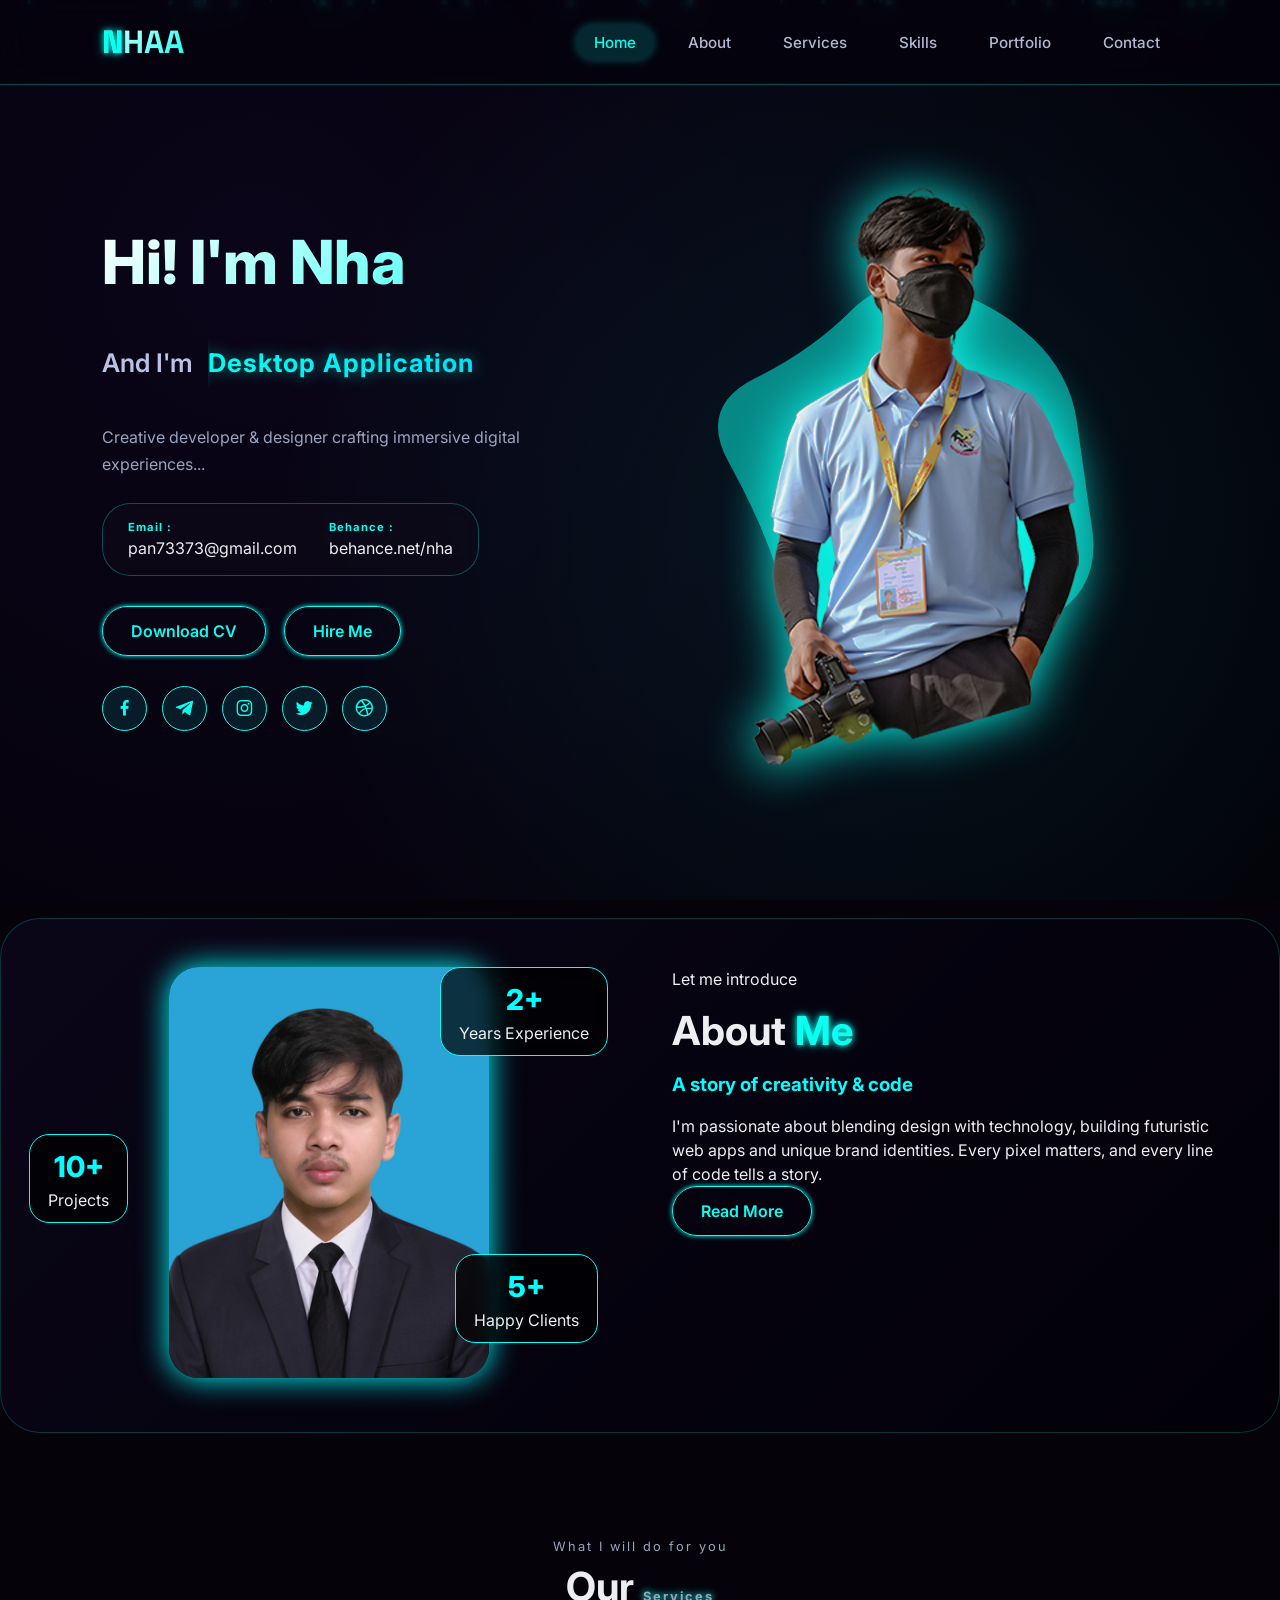
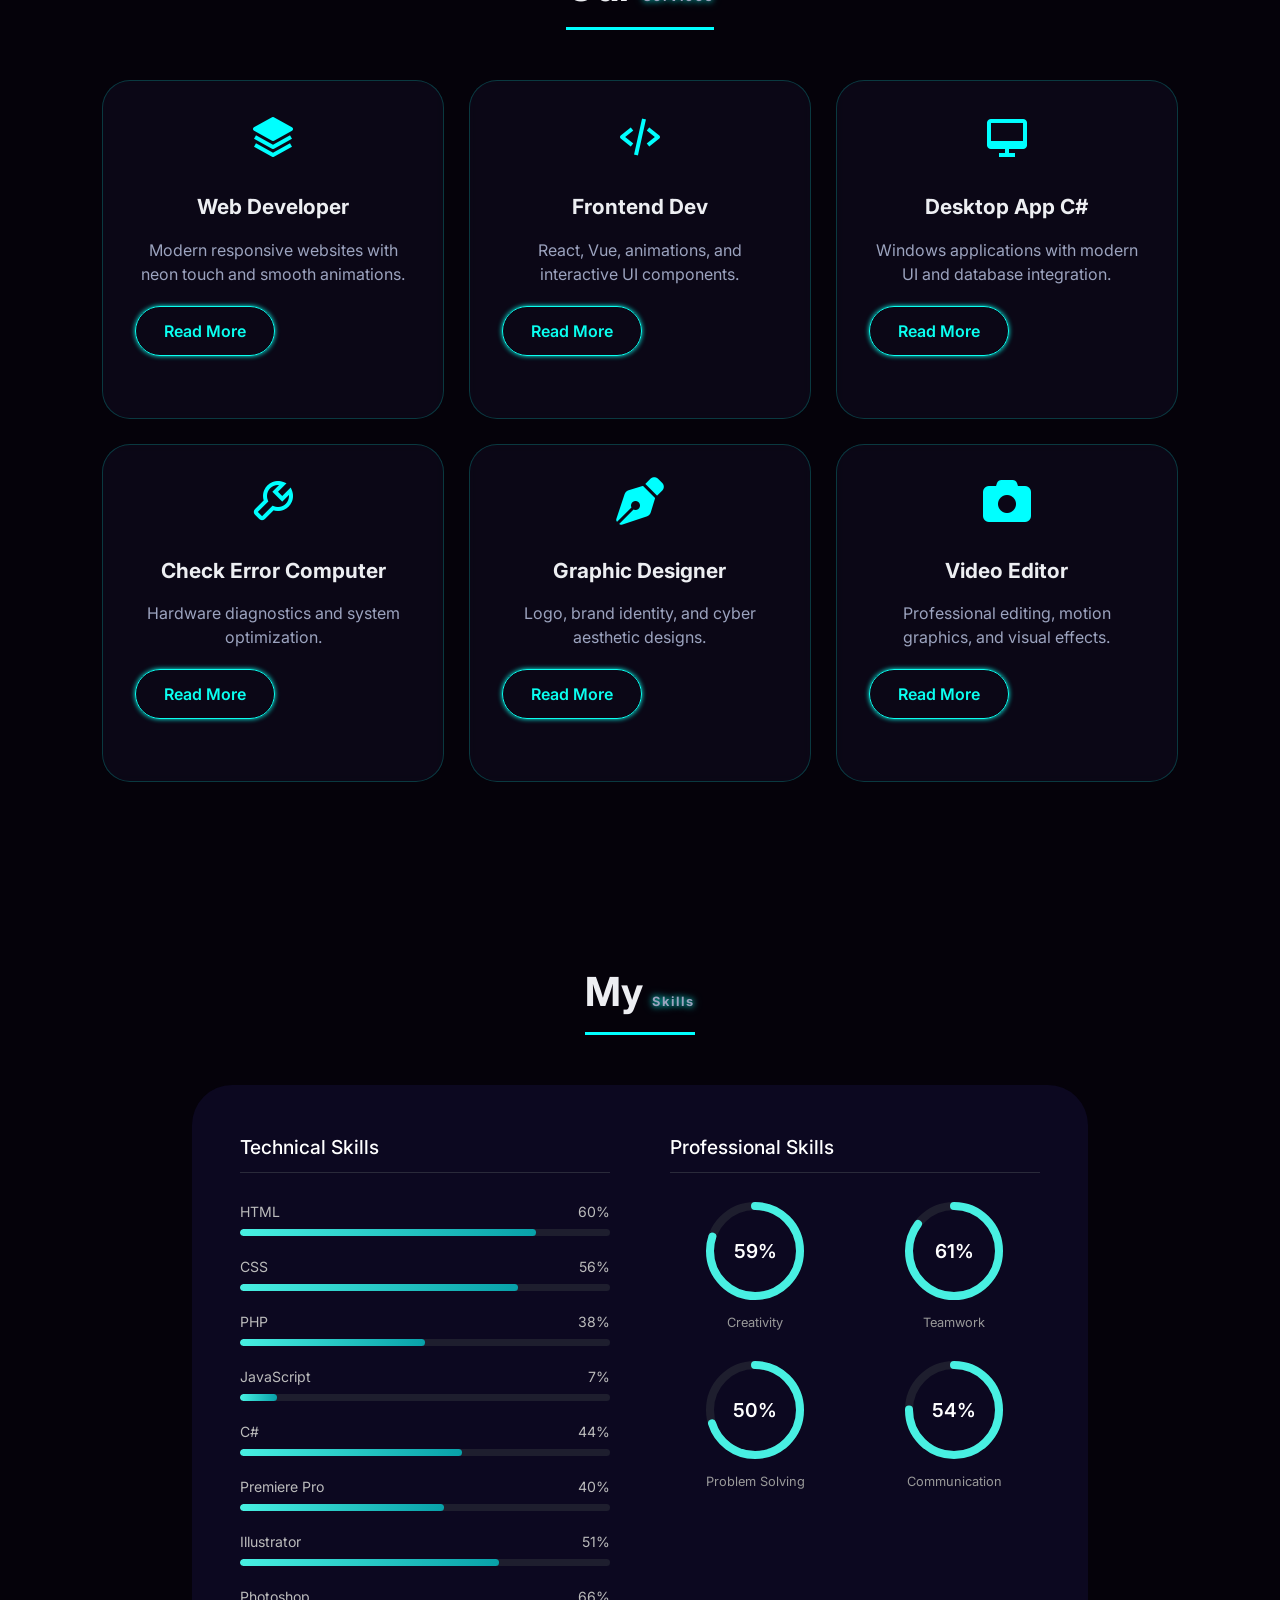
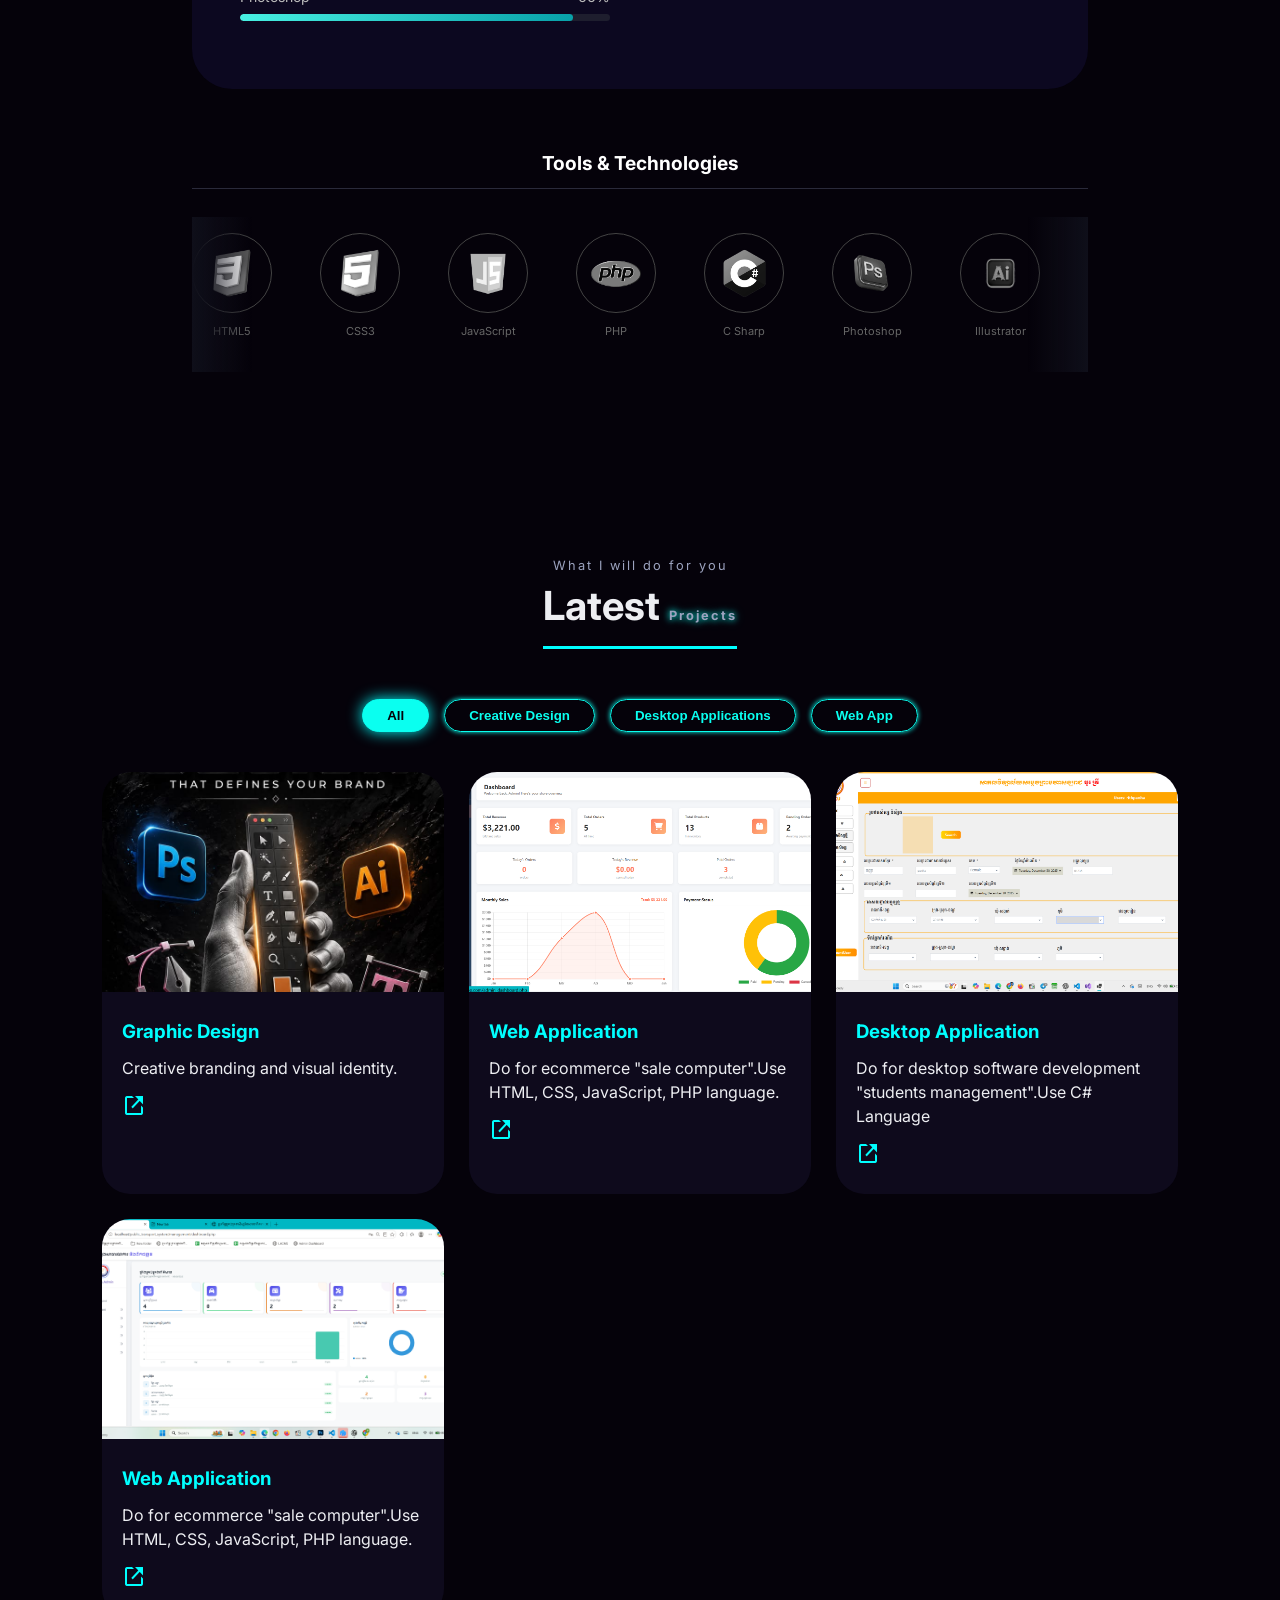
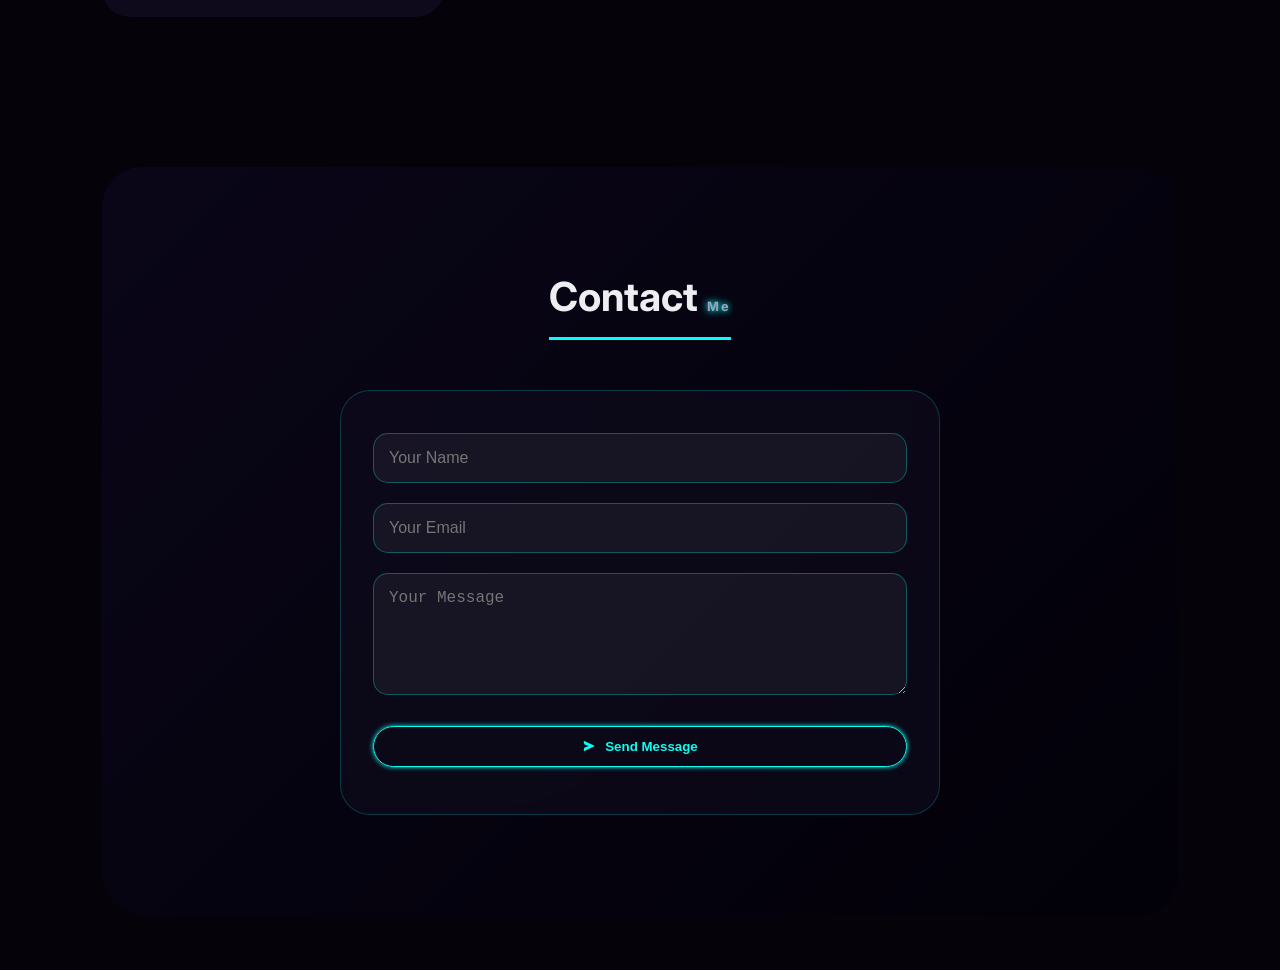
==== index.html @ 33f87e20 "update" ====
<!DOCTYPE html>
<html lang="en">
<head>
  <meta charset="UTF-8" />
  <meta name="viewport" content="width=device-width, initial-scale=1.0, user-scalable=no" />
  <title>NHA NHA | Cyber Neon Portfolio</title>
  
  <!-- Fonts & Icons -->
  <link rel="stylesheet" href="https://cdnjs.cloudflare.com/ajax/libs/font-awesome/6.5.1/css/all.min.css">
  <link href="https://unpkg.com/boxicons@2.1.4/css/boxicons.min.css" rel="stylesheet" />
  <link href="https://fonts.googleapis.com/css2?family=Inter:opsz,wght@14..32,300;14..32,500;14..32,700;14..32,800&family=Space+Grotesk:wght@400;500;600;700&display=swap" rel="stylesheet">
  <link rel="stylesheet" href="style.css">
</head>
<body>
  <div class="animated-bg"></div>
  <div class="particles" id="particles"></div>

  <!-- Header -->
  <header>
    <div class="logo"><span class="neon">N</span>HAA</div>
    <ul class="navlist" id="navlist">
      <li><a href="#home" class="smooth-scroll active">Home</a></li>
      <li><a href="#about" class="smooth-scroll">About</a></li>
      <li><a href="#service" class="smooth-scroll">Services</a></li>
      <li><a href="#skills" class="smooth-scroll">Skills</a></li>
      <li><a href="#portfolio" class="smooth-scroll">Portfolio</a></li>
      <li><a href="#contact" class="smooth-scroll">Contact</a></li>
    </ul>
    <div class="bx bx-menu" id="menu-icon"></div>
  </header>

  <!-- ========== HOME SECTION ========== -->
  <section id="home" class="home">
    <div class="home-content">
      <h1>Hi! I'm Nha</h1>
      <div class="change-text">
        <h3>And I'm</h3>
        <div class="word-wrapper">
          <div class="word-slider">
            <div class="word-item">Desktop Application</div>
            <div class="word-item">Web Designer</div>
            <div class="word-item">Frontend Dev</div>
            <div class="word-item">Graphic Designer</div>
            <div class="word-item">Video Editor</div>
            <div class="word-item">Database Administrator</div>
          </div>
        </div>
      </div>
      <p>Creative developer & designer crafting immersive digital experiences...</p>
      <div class="info-box">
        <div class="email-info">
          <h5>Email :</h5>
          <span>pan73373@gmail.com</span>
        </div>
        <div class="bahance-info">
          <h5>Behance :</h5>
          <span>behance.net/nha</span>
        </div>
      </div>
      <div class="btn-box">
        <a href="RITH PANHA.pdf" download class="btn">Download CV</a>
        <a href="RITH PANHA.pdf" class="btn">Hire Me</a>
      </div>
      <div class="social-icon">
        <a href="https://www.facebook.com/share/1CdZFwVUjo/?mibextid=wwXIfr"><i class="bx bxl-facebook"></i></a>
        <a href="https://t.me/Rothhpanha31"><i class="bx bxl-telegram"></i></a>
        <a href="#"><i class="bx bxl-instagram"></i></a>
        <a href="#"><i class="bx bxl-twitter"></i></a>
        <a href="#"><i class="bx bxl-dribbble"></i></a>
      </div>
    </div>
    <div class="home-image">
      <div class="image-box">
        <img src="image/rithpanha.png" alt="rithpanha.png">
      </div>
      <div class="liquid-shaper">
        <svg viewBox="0 0 500 500" xmlns="http://www.w3.org/2000/svg" width="100%" id="blobSvg">
          <path fill="#0afff0">
            <animate attributeName="d" dur="20000ms" repeatCount="indefinite"
              values="M422,308Q430,366,378,391Q326,416,272,445Q218,474,177,427.5Q136,381,118,337.5Q100,294,57.5,237.5Q15,181,81.5,156.5Q148,132,186.5,105.5Q225,79,270.5,92.5Q316,106,349.5,135.5Q383,165,398.5,207.5Q414,250,422,308Z;
              M412.5,305Q421,360,375.5,392.5Q330,425,274,447.5Q218,470,168.5,435.5Q119,401,107,348Q95,295,88.5,248Q82,201,116.5,168.5Q151,136,184.5,81Q218,26,278,41.5Q338,57,380,98.5Q422,140,413,195Q404,250,412.5,305Z;
              M441.5,294.5Q389,339,351,363.5Q313,388,264.5,436.5Q216,485,167.5,443Q119,401,77,357Q35,313,68,259.5Q101,206,123,167Q145,128,180.5,71.5Q216,15,268.5,54.5Q321,94,378,112.5Q435,131,464.5,190.5Q494,250,441.5,294.5Z;
              M422,308Q430,366,378,391Q326,416,272,445Q218,474,177,427.5Q136,381,118,337.5Q100,294,57.5,237.5Q15,181,81.5,156.5Q148,132,186.5,105.5Q225,79,270.5,92.5Q316,106,349.5,135.5Q383,165,398.5,207.5Q414,250,422,308Z"
            ></animate>
          </path>
        </svg>
      </div>
    </div>
  </section>

  <!-- ========== ABOUT SECTION ========== -->
  <section id="about" class="about">
    <div class="image-about">
      <img src="image/panha.jpg" alt="about">
      <div class="info-about1"><span>2+</span><p>Years Experience</p></div>
      <div class="info-about2"><span>10+</span><p>Projects</p></div>
      <div class="info-about3"><span>5+</span><p>Happy Clients</p></div>
    </div>
    <div class="about-content">
      <p>Let me introduce</p>
      <h2>About <span class="neon">Me</span></h2>
      <h3>A story of creativity & code</h3>
      <p>I'm passionate about blending design with technology, building futuristic web apps and unique brand identities. Every pixel matters, and every line of code tells a story.</p>
      <div class="btn-box"><a href="RITH PANHA.pdf" class="btn">Read More</a></div>
    </div>
  </section>

  <!-- ========== SERVICES SECTION ========== -->
  <section id="service">
    <div class="main-text">
      <span>What I will do for you</span><br>
      <h2>Our <span class="neon">Services</span></h2>
    </div>
    <div class="section-service">
      <div class="service-box">
        <i class='bx bxs-layer service-icon'></i>
        <h3>Web Developer</h3>
        <p>Modern responsive websites with neon touch and smooth animations.</p>
        <div class="btn-box service-btn"><a href="#" class="btn">Read More</a></div>
      </div>
      <div class="service-box">
        <i class='bx bx-code-alt service-icon'></i>
        <h3>Frontend Dev</h3>
        <p>React, Vue, animations, and interactive UI components.</p>
        <div class="btn-box service-btn"><a href="#" class="btn">Read More</a></div>
      </div>
      <div class="service-box">
        <i class='bx bx-desktop service-icon'></i>
        <h3>Desktop App C#</h3>
        <p>Windows applications with modern UI and database integration.</p>
        <div class="btn-box service-btn"><a href="#" class="btn">Read More</a></div>
      </div>
      <div class="service-box">
        <i class='bx bx-wrench service-icon'></i>
        <h3>Check Error Computer</h3>
        <p>Hardware diagnostics and system optimization.</p>
        <div class="btn-box service-btn"><a href="#" class="btn">Read More</a></div>
      </div>
      <div class="service-box">
        <i class="fa-solid fa-pen-nib service-icon"></i>
        <h3>Graphic Designer</h3>
        <p>Logo, brand identity, and cyber aesthetic designs.</p>
        <div class="btn-box service-btn"><a href="#" class="btn">Read More</a></div>
      </div>
      <div class="service-box">
        <i class="fa-solid fa-camera service-icon"></i>
        <h3>Video Editor</h3>
        <p>Professional editing, motion graphics, and visual effects.</p>
        <div class="btn-box service-btn"><a href="#" class="btn">Read More</a></div>
      </div>
    </div>
  </section>

  <!-- ========== SKILLS SECTION ========== -->
  <section id="skills">
    <div class="main-text">
      <h2>My <span class="neon">Skills</span></h2>
    </div>

    <div class="Skill-main">
      <!-- LEFT: Technical Skills -->
      <div class="skill-left">
        <h3>Technical Skills</h3>
        <div class="skill-bar">
          <div class="info"><p>HTML</p><p class="countup" data-target="80">0%</p></div>
          <div class="bar"><span data-width="80"></span></div>
        </div>
        <div class="skill-bar">
          <div class="info"><p>CSS</p><p class="countup" data-target="75">0%</p></div>
          <div class="bar"><span data-width="75"></span></div>
        </div>
        <div class="skill-bar">
          <div class="info"><p>PHP</p><p class="countup" data-target="50">0%</p></div>
          <div class="bar"><span data-width="50"></span></div>
        </div>
        <div class="skill-bar">
          <div class="info"><p>JavaScript</p><p class="countup" data-target="10">0%</p></div>
          <div class="bar"><span data-width="10"></span></div>
        </div>
        <div class="skill-bar">
          <div class="info"><p>C#</p><p class="countup" data-target="60">0%</p></div>
          <div class="bar"><span data-width="60"></span></div>
        </div>
        <div class="skill-bar">
          <div class="info"><p>Premiere Pro</p><p class="countup" data-target="55">0%</p></div>
          <div class="bar"><span data-width="55"></span></div>
        </div>
        <div class="skill-bar">
          <div class="info"><p>Illustrator</p><p class="countup" data-target="70">0%</p></div>
          <div class="bar"><span data-width="70"></span></div>
        </div>
        <div class="skill-bar">
          <div class="info"><p>Photoshop</p><p class="countup" data-target="90">0%</p></div>
          <div class="bar"><span data-width="90"></span></div>
        </div>
      </div>

      <!-- RIGHT: Professional Skills -->
      <div class="skill-right">
        <h3>Professional Skills</h3>
        <div class="Professional">
          <div class="box">
            <div class="circle">
              <svg width="100" height="100" viewBox="0 0 100 100">
                <defs>
                  <linearGradient id="circleGrad" x1="0%" y1="0%" x2="100%" y2="0%">
                    <stop offset="0%" stop-color="#a855f7"/>
                    <stop offset="100%" stop-color="#ec4899"/>
                  </linearGradient>
                </defs>
                <circle class="circle-bg" cx="50" cy="50" r="45"/>
                <circle class="circle-fill" cx="50" cy="50" r="45" data-target="80"/>
              </svg>
              <div class="circle-label">
                <big class="counter-num" data-target="80">0</big>
              </div>
            </div>
            <div class="text"><small>Creativity</small></div>
          </div>

          <div class="box">
            <div class="circle">
              <svg width="100" height="100" viewBox="0 0 100 100">
                <circle class="circle-bg" cx="50" cy="50" r="45"/>
                <circle class="circle-fill" cx="50" cy="50" r="45" data-target="85"/>
              </svg>
              <div class="circle-label">
                <big class="counter-num" data-target="85">0</big>
              </div>
            </div>
            <div class="text"><small>Teamwork</small></div>
          </div>

          <div class="box">
            <div class="circle">
              <svg width="100" height="100" viewBox="0 0 100 100">
                <circle class="circle-bg" cx="50" cy="50" r="45"/>
                <circle class="circle-fill" cx="50" cy="50" r="45" data-target="70"/>
              </svg>
              <div class="circle-label">
                <big class="counter-num" data-target="70">0</big>
              </div>
            </div>
            <div class="text"><small>Problem Solving</small></div>
          </div>

          <div class="box">
            <div class="circle">
              <svg width="100" height="100" viewBox="0 0 100 100">
                <circle class="circle-bg" cx="50" cy="50" r="45"/>
                <circle class="circle-fill" cx="50" cy="50" r="45" data-target="75"/>
              </svg>
              <div class="circle-label">
                <big class="counter-num" data-target="75">0</big>
              </div>
            </div>
            <div class="text"><small>Communication</small></div>
          </div>
        </div>
      </div>
    </div>

    <!-- Logo Scroll -->
    <div class="logo-section">
      <h3>Tools &amp; Technologies</h3>
      <div class="scroll-wrap" >
        <div class="fade-left"></div>
        <div class="fade-right"></div>
        <div class="scroll-track" id="track"></div>
      </div>
    </div>
  </section>

  <!-- ========== PORTFOLIO SECTION ========== -->
  <section id="portfolio">
    <div class="main-text">
      <span>What I will do for you</span><br>
      <h2>Latest <span class="neon">Projects</span></h2>
    </div>
    <div class="container">
      <div class="filter">
        <button class="btn filter-btn active" data-filter="all">All</button>
        <button class="btn filter-btn" data-filter="product">Creative Design</button>
        <button class="btn filter-btn" data-filter="interaction">Desktop Applications</button>
        <button class="btn filter-btn" data-filter="webapp">Web App</button>
      </div>
      <div class="profolio">
        <div class="port-box" data-category="product">
          <div class="port-image"><img src="image/Epic Graphic Design Services.jpg" alt="project"></div>
          <div class="port-content">
            <h3>Graphic Design</h3>
            <p>Creative branding and visual identity.</p>
            <a href="design.html"><i class='bx bx-link-external'></i></a>
          </div>
        </div>
        <div class="port-box" data-category="webapp">
          <div class="port-image"><img src="image/Web Application.png" alt="project"></div>
          <div class="port-content">
            <h3>Web Application</h3>
            <p>Do for ecommerce "sale computer".Use HTML, CSS, JavaScript, PHP language.</p>
            <a href="https://salecomputer.infinityfreeapp.com/#"><i class='bx bx-link-external'></i></a>
          </div>
        </div>
        <div class="port-box" data-category="interaction">
          <div class="port-image"><img src="image/desktop App.png" alt="project"></div>
          <div class="port-content">
            <h3>Desktop Application</h3>
            <p>Do for desktop software development "students management".Use C# Language</p>
            <a href="#"><i class='bx bx-link-external'></i></a>
          </div>
        </div>
        <div class="port-box" data-category="interaction">
          <div class="port-image"><img src="image/Wep_App.png" alt="project"></div>
          <div class="port-content">
            <h3>Web Application</h3>
            <p>Do for ecommerce "sale computer".Use HTML, CSS, JavaScript, PHP language.</p>
            <a href="#"><i class='bx bx-link-external'></i></a>
          </div>
        </div>
      </div>
    </div>
  </section>

  <!-- ========== CONTACT SECTION ========== -->
  <section id="contact">
    <div class="main-text">
      <h2>Contact <span class="neon">Me</span></h2>
    </div>
    <div class="contact-container">
      <form id="contactForm">
        <input type="text" id="userName" placeholder="Your Name" required>
        <input type="email" id="userEmail" placeholder="Your Email" required>
        <textarea id="userMessage" placeholder="Your Message" rows="5" required></textarea>
        <button type="submit" class="btn" id="sendBtn">
          <i class="bx bxs-send"></i> Send Message
        </button>
        <div id="formStatus" class="status-message"></div>
      </form>
    </div>
  </section>

  <!-- ========== JAVASCRIPT ========== -->
  <script>
    // ─── Particles ───
    (function createParticles() {
      const container = document.getElementById('particles');
      for (let i = 0; i < 40; i++) {
        const p = document.createElement('div');
        p.className = 'particle';
        const size = Math.random() * 6 + 2;
        p.style.width = size + 'px';
        p.style.height = size + 'px';
        p.style.left = Math.random() * 100 + '%';
        p.style.animationDuration = Math.random() * 20 + 15 + 's';
        p.style.animationDelay = Math.random() * 20 + 's';
        container.appendChild(p);
      }
    })();

    // ─── Mobile Menu ───
    document.getElementById('menu-icon').addEventListener('click', function() {
      document.getElementById('navlist').classList.toggle('active');
    });

    // ─── Smooth Scroll & Active Nav ───
    document.querySelectorAll('.smooth-scroll').forEach(link => {
      link.addEventListener('click', function(e) {
        e.preventDefault();
        const target = document.querySelector(this.getAttribute('href'));
        if (target) {
          target.scrollIntoView({ behavior: 'smooth' });
          document.querySelectorAll('.smooth-scroll').forEach(l => l.classList.remove('active'));
          this.classList.add('active');
          document.getElementById('navlist').classList.remove('active');
        }
      });
    });

    // ─── Portfolio Filter ───
    document.querySelectorAll('.filter-btn').forEach(btn => {
      btn.addEventListener('click', function() {
        document.querySelectorAll('.filter-btn').forEach(b => b.classList.remove('active'));
        this.classList.add('active');
        const filter = this.dataset.filter;
        document.querySelectorAll('.port-box').forEach(box => {
          if (filter === 'all' || box.dataset.category === filter) {
            box.style.display = 'block';
          } else {
            box.style.display = 'none';
          }
        });
      });
    });

    // ─── Logo Scroll ───
    const logos = [
  { abbr: "HTML", name: "HTML5", img: "image/html.png" },
  { abbr: "CSS",  name: "CSS3", img: "image/css.png" },
  { abbr: "JS",   name: "JavaScript", img: "image/js.png" },
  { abbr: "PHP",  name: "PHP", img: "image/php.png" },
  { abbr: "C#",   name: "C Sharp", img: "image/CSharp.png" },
  { abbr: "PS",   name: "Photoshop", img: "image/ps.png" },
  { abbr: "AI",   name: "Illustrator", img: "image/AI.png" },
  { abbr: "VS CODE",   name: "Visual Studio Code", img: "image/Visual Studio Code Logo 3D.jpg" },
  { abbr: "GIT",   name: "Git", img: "image/Git.png" },
  { abbr: "GITHUB",   name: "GitHub", img: "image/github .png" },
  { abbr: "MYSQL",   name: "MySQL", img: "image/MySQL.jpg" },
];

function makeLogo({ abbr, name, img }) {
  return `<div class="logo-item">
    <div class="logo-circle">
      <img src="${img}" alt="${name}" style="width: 50px; height: 50px; object-fit: contain;" />
    </div>
    <span class="logo-label">${name}</span>
  </div>`;
}

    const track = document.getElementById('track');
    const doubled = [...logos, ...logos];
    track.innerHTML = doubled.map(makeLogo).join('');

    // ─── Intersection Observer for Skills Animation ───
    const observer = new IntersectionObserver((entries) => {
      entries.forEach(entry => {
        if (entry.isIntersecting) {
          animateAll();
          observer.disconnect();
        }
      });
    }, { threshold: 0.2 });

    const skillsSection = document.getElementById('skills');
    if (skillsSection) {
      observer.observe(skillsSection);
    }

    function animateAll() {
      // Skill bars
      document.querySelectorAll('.bar span').forEach(span => {
        const w = span.dataset.width;
        setTimeout(() => { span.style.width = w + '%'; }, 100);
      });

      // Count up % labels
      document.querySelectorAll('.countup').forEach(el => {
        const target = +el.dataset.target;
        let cur = 0;
        const step = target / 60;
        const timer = setInterval(() => {
          cur = Math.min(cur + step, target);
          el.textContent = Math.round(cur) + '%';
          if (cur >= target) clearInterval(timer);
        }, 20);
      });

      // Circles
      document.querySelectorAll('.circle-fill').forEach(circle => {
        const target = +circle.dataset.target;
        const circ = 2 * Math.PI * 45;
        const offset = circ - (target / 100) * circ;
        setTimeout(() => { circle.style.strokeDashoffset = offset; }, 100);
      });

      // Count up inside circles
      document.querySelectorAll('.counter-num').forEach(el => {
        const target = +el.dataset.target;
        let cur = 0;
        const step = target / 60;
        const timer = setInterval(() => {
          cur = Math.min(cur + step, target);
          el.textContent = Math.round(cur);
          if (cur >= target) clearInterval(timer);
        }, 20);
      });
    }

    // ─── Contact Form ───
    document.getElementById('contactForm').addEventListener('submit', function(e) {
      e.preventDefault();
      const name = document.getElementById('userName').value.trim();
      const email = document.getElementById('userEmail').value.trim();
      const message = document.getElementById('userMessage').value.trim();
      const status = document.getElementById('formStatus');

      if (!name || !email || !message) {
        status.className = 'status-message error';
        status.textContent = 'Please fill in all fields.';
        return;
      }

      status.className = 'status-message success';
      status.textContent = 'Message sent successfully! ✨';
      this.reset();
    });
  </script>
</body>
</html>
---- style.css ----
/* ========== RESET & GLOBAL ========== */
    * {
      margin: 0;
      padding: 0;
      box-sizing: border-box;
    }
    html {
      scroll-behavior: smooth;
      overflow-x: hidden;
    }
    body {
      background: #05020a;
      font-family: 'Inter', sans-serif;
      color: #edeef2;
      overflow-x: hidden;
      line-height: 1.5;
    }
    section {
      padding: 100px 8%;
      position: relative;
    }
    .neon {
      color: #0afff0;
      text-shadow: 0 0 6px #0afff0, 0 0 12px #0afff070;
    }
    ::-webkit-scrollbar { width: 5px; }
    ::-webkit-scrollbar-track { background: #07010f; }
    ::-webkit-scrollbar-thumb { background: #0afff0; border-radius: 20px; box-shadow: 0 0 8px #0afff0; }

    /* ========== ANIMATED BACKGROUND ========== */
    .animated-bg {
      position: fixed;
      top: 0;
      left: 0;
      width: 100%;
      height: 100%;
      z-index: -2;
      background: radial-gradient(circle at 20% 30%, #0a0518, #020006);
    }
    .animated-bg::before {
      content: '';
      position: absolute;
      width: 100%;
      height: 100%;
      background: radial-gradient(circle at 70% 60%, rgba(10, 255, 240, 0.08) 0%, transparent 60%);
      animation: pulseGlow 8s infinite alternate;
    }
    @keyframes pulseGlow {
      0% { opacity: 0.3; transform: scale(1);}
      100% { opacity: 0.8; transform: scale(1.2);}
    }

    /* ========== PARTICLES ========== */
    .particles {
      position: fixed;
      top: 0;
      left: 0;
      width: 100%;
      height: 100%;
      z-index: -1;
      pointer-events: none;
    }
    .particle {
      position: absolute;
      background: rgba(10, 255, 240, 0.4);
      border-radius: 50%;
      box-shadow: 0 0 10px #0afff0;
      animation: floatParticle linear infinite;
    }
    @keyframes floatParticle {
      0% { transform: translateY(100vh) rotate(0deg); opacity: 0; }
      10% { opacity: 0.8; }
      90% { opacity: 0.8; }
      100% { transform: translateY(-20vh) rotate(360deg); opacity: 0; }
    }

    /* ========== HEADER ========== */
    header {
      position: fixed;
      top: 0;
      width: 100%;
      padding: 18px 8%;
      display: flex;
      justify-content: space-between;
      align-items: center;
      background: rgba(5, 2, 12, 0.75);
      backdrop-filter: blur(16px);
      border-bottom: 1px solid rgba(10, 255, 240, 0.3);
      z-index: 1000;
    }
    .logo {
      font-family: 'Space Grotesk', monospace;
      font-size: 2rem;
      font-weight: 800;
      background: linear-gradient(135deg, #fff, #0afff0);
      -webkit-background-clip: text;
      background-clip: text;
      color: transparent;
    }
    .navlist { display: flex; gap: 1rem; list-style: none; }
    .navlist li a {
      color: #b3b9d2;
      font-weight: 500;
      font-size: 0.95rem;
      padding: 8px 18px;
      border-radius: 40px;
      transition: 0.25s;
      text-decoration: none;
    }
    .navlist li a:hover, .navlist li a.active {
      background: rgba(10, 255, 240, 0.15);
      color: #0afff0;
      box-shadow: 0 0 10px #0afff050;
    }
    #menu-icon {
      font-size: 1.8rem;
      color: #0afff0;
      display: none;
      cursor: pointer;
    }

    /* ========== HOME SECTION ========== */
    .home {
      min-height: 100vh;
      display: grid;
      grid-template-columns: 1fr 1fr;
      align-items: center;
      gap: 2rem;
      padding-top: 130px;
    }
    .home-content h1 {
      font-size: clamp(2.2rem, 5vw, 3.8rem);
      font-weight: 800;
      background: linear-gradient(135deg, #ffffff, #0afff0);
      -webkit-background-clip: text;
      background-clip: text;
      color: transparent;
    }

    /* ========== WORD ROTATOR ========== */
    .change-text {
      display: flex;
      align-items: center;
      gap: 15px;
      margin: 20px 0;
      flex-wrap: wrap;
    }

    .change-text h3 {
      font-size: 1.6rem;
      font-weight: 600;
      color: #b9c3e6;
      margin: 0;
    }

    .word-wrapper {
      position: relative;
      height: 70px;
      overflow: hidden;
      min-width: 250px;
    }

    .word-slider {
      position: relative;
      animation: slideWords 10s ease-in-out infinite;
    }

    .word-item {
      height: 70px;
      display: flex;
      align-items: center;
      font-size: 1.6rem;
      font-weight: 700;
      background: linear-gradient(135deg, #0afff0, #00d4ff);
      -webkit-background-clip: text;
      background-clip: text;
      color: transparent;
      text-shadow: 0 0 15px rgba(10, 255, 240, 0.5);
      letter-spacing: 1px;
      position: relative;
    }

    .word-item::before {
      content: '';
      position: absolute;
      left: -10px;
      top: 50%;
      transform: translateY(-50%);
      width: 4px;
      height: 60%;
      background: linear-gradient(180deg, #0afff0, #00d4ff);
      border-radius: 4px;
      box-shadow: 0 0 10px #0afff0;
      animation: pulseBar 1s ease-in-out infinite;
    }

    @keyframes slideWords {
      0%, 16% {
        transform: translateY(0);
      }
      20%, 36% {
        transform: translateY(-70px);
      }
      40%, 56% {
        transform: translateY(-140px);
      }
      60%, 76% {
        transform: translateY(-210px);
      }
      80%, 96% {
        transform: translateY(-280px);
      }
      100% {
        transform: translateY(0);
      }
    }

    @keyframes pulseBar {
      0%, 100% {
        opacity: 1;
        height: 60%;
      }
      50% {
        opacity: 0.5;
        height: 40%;
      }
    }

    .word-wrapper:hover .word-slider {
      animation-play-state: paused;
    }

    .home-content p { color: #9ca3bf; margin: 25px 0; max-width: 550px; line-height: 1.7; }
    .info-box {
      display: flex;
      gap: 2rem;
      background: rgba(15, 10, 25, 0.5);
      backdrop-filter: blur(5px);
      border-radius: 28px;
      padding: 15px 25px;
      width: fit-content;
      border: 1px solid rgba(10, 255, 240, 0.3);
      margin-bottom: 30px;
    }
    .info-box h5 { color: #0afff0; font-size: 0.7rem; letter-spacing: 1px;}
    .btn-box { display: flex; gap: 18px; flex-wrap: wrap; margin-bottom: 30px; }
    .btn {
      padding: 12px 28px;
      border-radius: 40px;
      font-weight: 600;
      text-decoration: none;
      transition: 0.3s;
      border: 1.5px solid #0afff0;
      background: transparent;
      color: #0afff0;
      box-shadow: 0 0 5px #0afff0;
      cursor: pointer;
      display: inline-block;
    }
    .btn:hover {
      background: #0afff0;
      color: #05020a;
      box-shadow: 0 0 20px #0afff0;
      transform: translateY(-3px);
    }
    .social-icon { display: flex; gap: 15px; }
    .social-icon a {
      width: 45px;
      height: 45px;
      display: flex;
      align-items: center;
      justify-content: center;
      border-radius: 50%;
      background: rgba(10, 255, 240, 0.1);
      border: 1px solid #0afff0;
      color: #0afff0;
      font-size: 1.3rem;
      transition: 0.3s;
      text-decoration: none;
    }
    .social-icon a:hover { background: #0afff0; color: #05020a; transform: translateY(-5px); box-shadow: 0 0 15px cyan; }

    /* Home Image */
    .home-image { position: relative; display: flex; justify-content: center; }
    .image-box img {
      width: 100%;
      max-width: 380px;
      filter: drop-shadow(0 0 25px #0afff0);
      animation: floatImage 4s ease-in-out infinite;
    }
    @keyframes floatImage { 0%,100%{ transform: translateY(0); } 50%{ transform: translateY(-15px); } }
    .liquid-shaper {
      position: absolute;
      top: 50%;
      left: 50%;
      transform: translate(-50%, -50%);
      width: 520px;
      z-index: -1;
      opacity: 0.5;
    }

    /* ========== ABOUT SECTION ========== */
    .about {
      display: grid;
      grid-template-columns: 1fr 1fr;
      gap: 4rem;
      background: linear-gradient(135deg, #0a0618, #020008);
      border-radius: 40px;
      border: 1px solid rgba(10, 255, 240, 0.2);
      padding: 3rem;
    }
    .image-about { position: relative; text-align: center; }
    .image-about img { max-width: 320px; border-radius: 30px; box-shadow: 0 0 30px cyan; }
    .info-about1, .info-about2, .info-about3 {
      position: absolute;
      background: rgba(0,0,0,0.7);
      backdrop-filter: blur(8px);
      padding: 10px 18px;
      border-radius: 20px;
      border: 1px solid cyan;
    }
    .info-about1 { top: 0; right: 0; }
    .info-about2 { top: 40%; left: -20px; }
    .info-about3 { bottom: 10%; right: 10px; }
    .info-about1 span, .info-about2 span, .info-about3 span { font-size: 1.8rem; font-weight: 800; color: cyan; display: block; }
    .about-content h2 { font-size: 2.5rem; margin: 10px 0; }
    .about-content h3 { color: cyan; margin-bottom: 15px; }

    /* ========== SERVICES SECTION ========== */
    .main-text { text-align: center; margin-bottom: 50px; }
    .main-text span { font-size: 0.8rem; color: #9ca3bf; letter-spacing: 2px; }
    .main-text h2 { font-size: 2.5rem; display: inline-block; border-bottom: 3px solid cyan; padding-bottom: 10px; }
    .section-service {
      display: grid;
      grid-template-columns: repeat(auto-fit, minmax(280px, 1fr));
      gap: 25px;
    }
    .service-box {
      background: rgba(15, 12, 30, 0.6);
      backdrop-filter: blur(5px);
      padding: 2rem;
      border-radius: 28px;
      text-align: center;
      border: 1px solid rgba(10, 255, 240, 0.2);
      transition: 0.3s;
    }
    .service-box:hover { transform: translateY(-10px); border-color: cyan; box-shadow: 0 0 30px rgba(10, 255, 240, 0.3); }
    .service-icon { font-size: 3rem; color: cyan; margin-bottom: 15px; }
    .service-box h3 { margin: 15px 0; font-size: 1.3rem; }
    .service-box p { color: #9ca3bf; margin-bottom: 20px; }

    /* ========== SKILLS SECTION ========== */
    #skills {
      padding: 80px 8%;
      max-width: 1100px;
      margin: 0 auto;
    }

    .Skill-main {
      display: grid;
      grid-template-columns: 1fr 1fr;
      gap: 60px;
      background: #0c0820;
      padding: 3rem;
      border-radius: 40px;
      margin-bottom: 60px;
    }

    @media (max-width: 768px) {
      .Skill-main { grid-template-columns: 1fr; }
      #skills { padding: 60px 5%; }
    }

    .skill-left h3, .skill-right h3 {
      font-size: 1.2rem;
      font-weight: 500;
      color: #fff;
      margin-bottom: 28px;
      padding-bottom: 10px;
      border-bottom: 1px solid #2a2a3a;
    }

    .skill-bar { margin-bottom: 20px; }
    .info { display: flex; justify-content: space-between; margin-bottom: 7px; font-size: 0.88rem; color: #bbb; }
    .info p { margin: 0; }
    .bar {
      width: 100%;
      height: 7px;
      background: #1e1e2e;
      border-radius: 4px;
      overflow: hidden;
    }
    .bar span {
      display: block;
      height: 100%;
      width: 0;
      border-radius: 4px;
      background: linear-gradient(90deg, #48f0e2, #08a1a9);
      transition: width 1.4s cubic-bezier(0.4, 0, 0.2, 1);
    }

    .Professional {
      display: grid;
      grid-template-columns: 1fr 1fr;
      gap: 28px;
    }
    .box {
      display: flex;
      flex-direction: column;
      align-items: center;
      gap: 12px;
    }
    .circle {
      position: relative;
      width: 100px;
      height: 100px;
    }
    .circle svg { transform: rotate(-90deg); }
    .circle-bg { fill: none; stroke: #1e1e2e; stroke-width: 8; }
    .circle-fill {
  fill: none;
  stroke-width: 8;
  stroke-linecap: round;
  stroke: #48f0e2;  /* ← ដូរមកនេះ */
  stroke-dasharray: 283;
  stroke-dashoffset: 283;
  transition: stroke-dashoffset 1.4s cubic-bezier(0.4, 0, 0.2, 1);
}
    .circle-label {
      position: absolute;
      top: 50%;
      left: 50%;
      transform: translate(-50%, -50%);
      text-align: center;
    }
    .circle-label big {
      display: block;
      font-size: 1.2rem;
      font-weight: 600;
      color: #fff;
    }
    .circle-label big::after { content: "%"; }
    .text small { font-size: 0.8rem; color: #999; text-align: center; display: block; }

    /* ===== LOGO SCROLL ===== */
    .logo-section {
      margin-top: 20px;
    }
    .logo-section h3 {
      font-size: 1.2rem;
      font-weight: 500px;
      color: #fff;
      margin-bottom: 28px;
      padding-bottom: 10px;
      border-bottom: 1px solid #2a2a3a;
      text-align: center;
    }
    .scroll-wrap {
      overflow: hidden;
      position: relative;
      padding: 16px 0;
    }
    .scroll-track {
      display: flex;
      gap: 48px;
      width: max-content;
      animation: scrollLeft 18s linear infinite;
    }
    .scroll-wrap:hover .scroll-track {
      animation-play-state: paused;
    }
    @keyframes scrollLeft {
      0%   { transform: translateX(0); }
      100% { transform: translateX(-50%); }
    }
    .logo-item {
      display: flex;
      flex-direction: column;
      align-items: center;
      gap: 10px;
      cursor: pointer;
    }
    .logo-circle {
      width: 80px;
      height: 80px;
      border-radius: 50%;
      border: 1.5px solid #444;
      display: flex;
      align-items: center;
      justify-content: center;
      overflow: hidden;
      filter: grayscale(100%);
      transition: filter 0.3s, transform 0.3s, border-color 0.3s, box-shadow 0.3s;
    }
    .logo-item:hover .logo-circle {
      filter: grayscale(0%);
      transform: scale(1.12);
      border-color: transparent;
      /* box-shadow: 0 0 0 3px #f857a6, 0 0 0 6px #f9d423, 0 0 0 9px #43e97b; */
    }
    .logo-label {
      font-size: 11px;
      color: #666;
      text-align: center;
      max-width: 100px;
      transition: color 0.3s;
    }
    .logo-item:hover .logo-label { color: #ccc; }
    .fade-left, .fade-right {
      position: absolute;
      top: 0; bottom: 0;
      width: 60px;
      z-index: 2;
      pointer-events: none;
    }
    .fade-left  { left:  0; background: linear-gradient(to right, #0f0f1a, transparent); }
    .fade-right { right: 0; background: linear-gradient(to left,  #0f0f1a, transparent); }

    /* ========== PORTFOLIO SECTION ========== */
    .filter {
      display: flex;
      gap: 15px;
      justify-content: center;
      flex-wrap: wrap;
      margin-bottom: 40px;
    }
    .filter-btn {
      background: transparent;
      padding: 8px 24px;
      border-radius: 40px;
      cursor: pointer;
      border: 1.5px solid #0afff0;
      color: #0afff0;
    }
    .filter-btn.active {
      background: #0afff0;
      color: #05020a;
      box-shadow: 0 0 15px cyan;
    }
    .profolio {
      display: grid;
      grid-template-columns: repeat(auto-fit, minmax(300px, 1fr));
      gap: 25px;
    }
    .port-box {
      background: #0e0a1c;
      border-radius: 28px;
      overflow: hidden;
      transition: 0.3s;
    }
    .port-box:hover { transform: scale(1.02); box-shadow: 0 0 20px cyan; }
    .port-image img { width: 100%; height: 220px; object-fit: cover; }
    .port-content { padding: 20px; }
    .port-content h3 { margin-bottom: 10px; color: cyan; }
    .port-content a { color: cyan; font-size: 1.5rem; display: inline-block; margin-top: 10px; }

    /* ========== CONTACT SECTION ========== */
    #contact {
      background: linear-gradient(135deg, #0a0618, #020008);
      border-radius: 40px;
      margin: 50px 8%;
      width: auto;
    }
    .contact-container {
      max-width: 600px;
      margin: 0 auto;
      background: rgba(15, 12, 30, 0.6);
      backdrop-filter: blur(10px);
      border-radius: 30px;
      padding: 2rem;
      border: 1px solid rgba(10, 255, 240, 0.2);
    }
    #contactForm input,
    #contactForm textarea {
      width: 100%;
      padding: 15px;
      margin: 10px 0;
      background: rgba(255, 255, 255, 0.05);
      border: 1px solid rgba(10, 255, 240, 0.3);
      border-radius: 15px;
      color: #fff;
      font-size: 1rem;
      transition: 0.3s;
    }
    #contactForm input:focus,
    #contactForm textarea:focus {
      outline: none;
      border-color: #0afff0;
      box-shadow: 0 0 15px rgba(10, 255, 240, 0.3);
    }
    #contactForm button {
      width: 100%;
      margin-top: 15px;
      cursor: pointer;
      display: flex;
      align-items: center;
      justify-content: center;
      gap: 10px;
    }
    .status-message {
      margin-top: 15px;
      text-align: center;
      font-size: 0.9rem;
    }
    .status-message.success { color: #0afff0; text-shadow: 0 0 5px #0afff0; }
    .status-message.error { color: #ff6b6b; }

    /* ========== RESPONSIVE ========== */
    @media (max-width: 900px) {
      .home, .about, .Skill-main { grid-template-columns: 1fr; }
      .navlist { display: none; flex-direction: column; position: absolute; top: 100%; left: 0; width: 100%; background: #05020ae0; backdrop-filter: blur(20px); padding: 20px; }
      .navlist.active { display: flex; }
      #menu-icon { display: block; }
      section { padding: 80px 5%; }
      #contact { margin: 50px 5%; }
      .info-about1, .info-about2, .info-about3 { display: none; }
      .Professional { grid-template-columns: 1fr 1fr; }
      .word-wrapper { min-width: 180px; }
    }
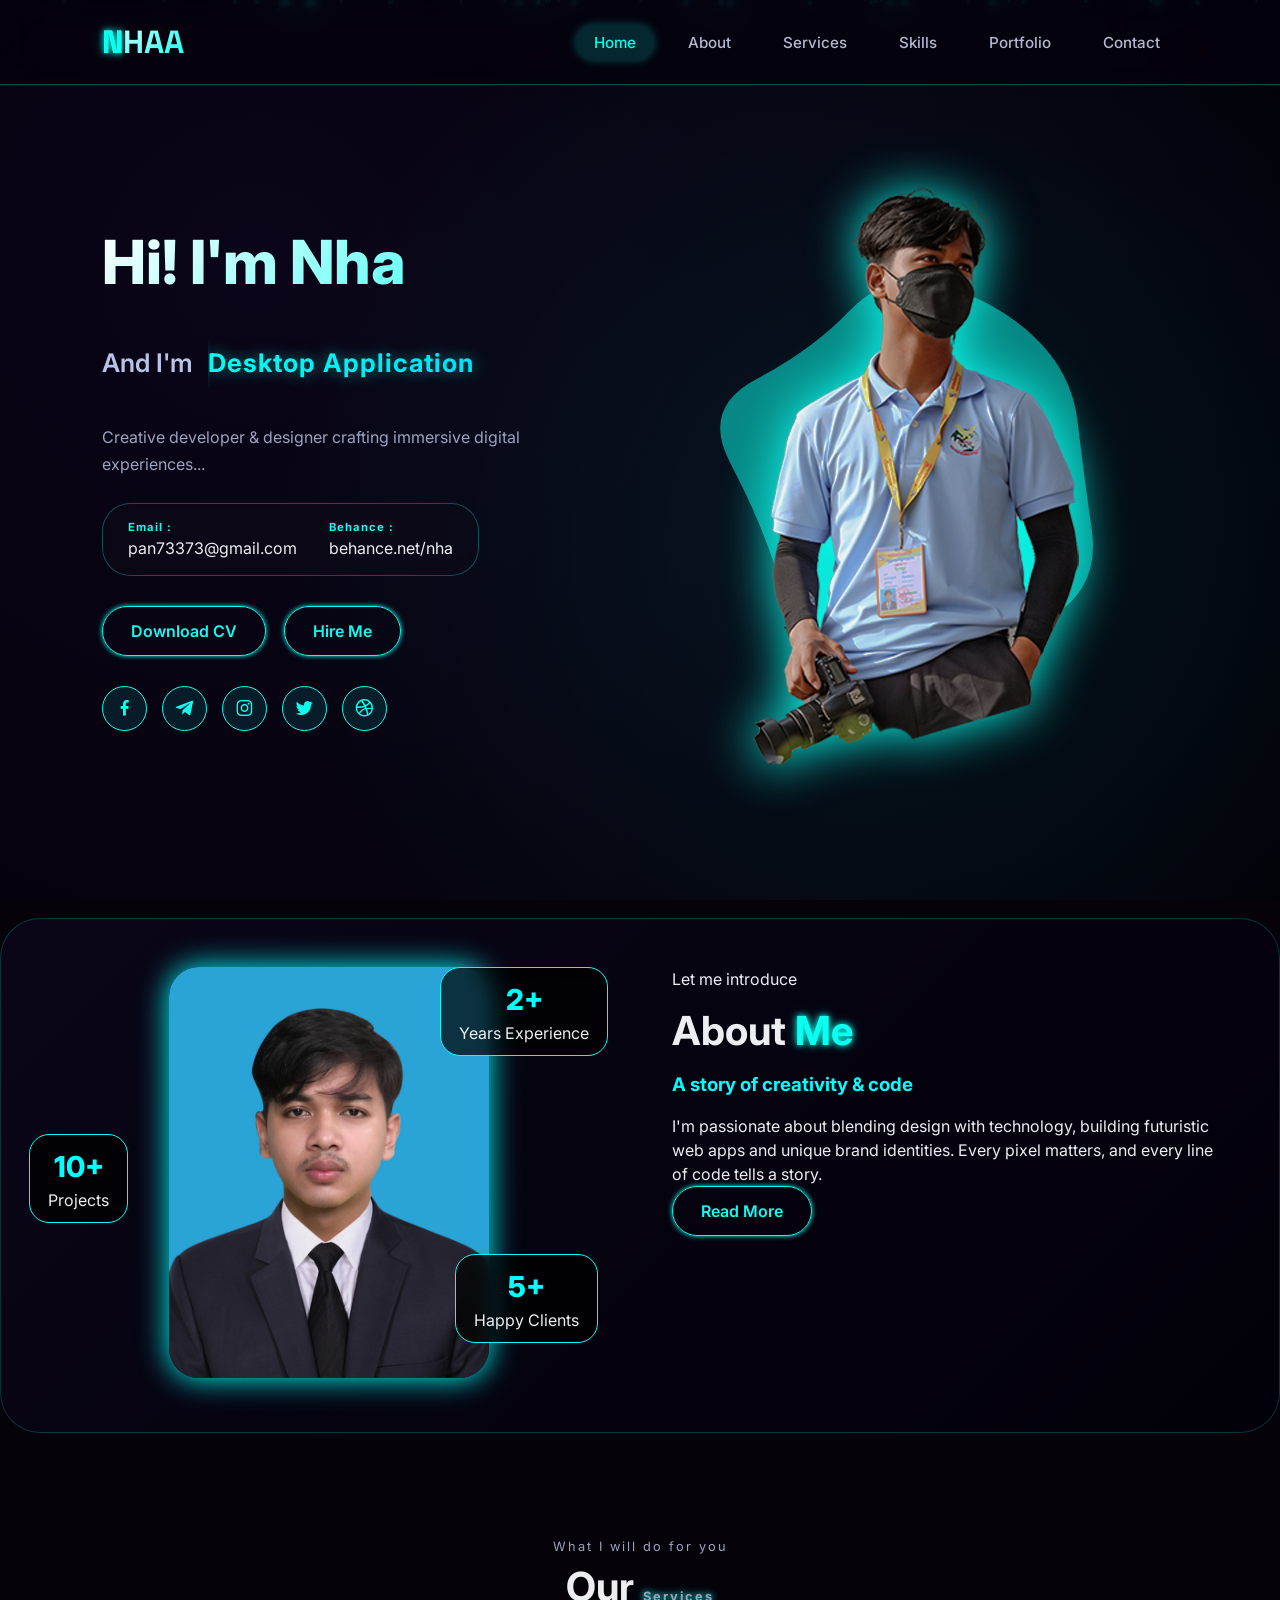
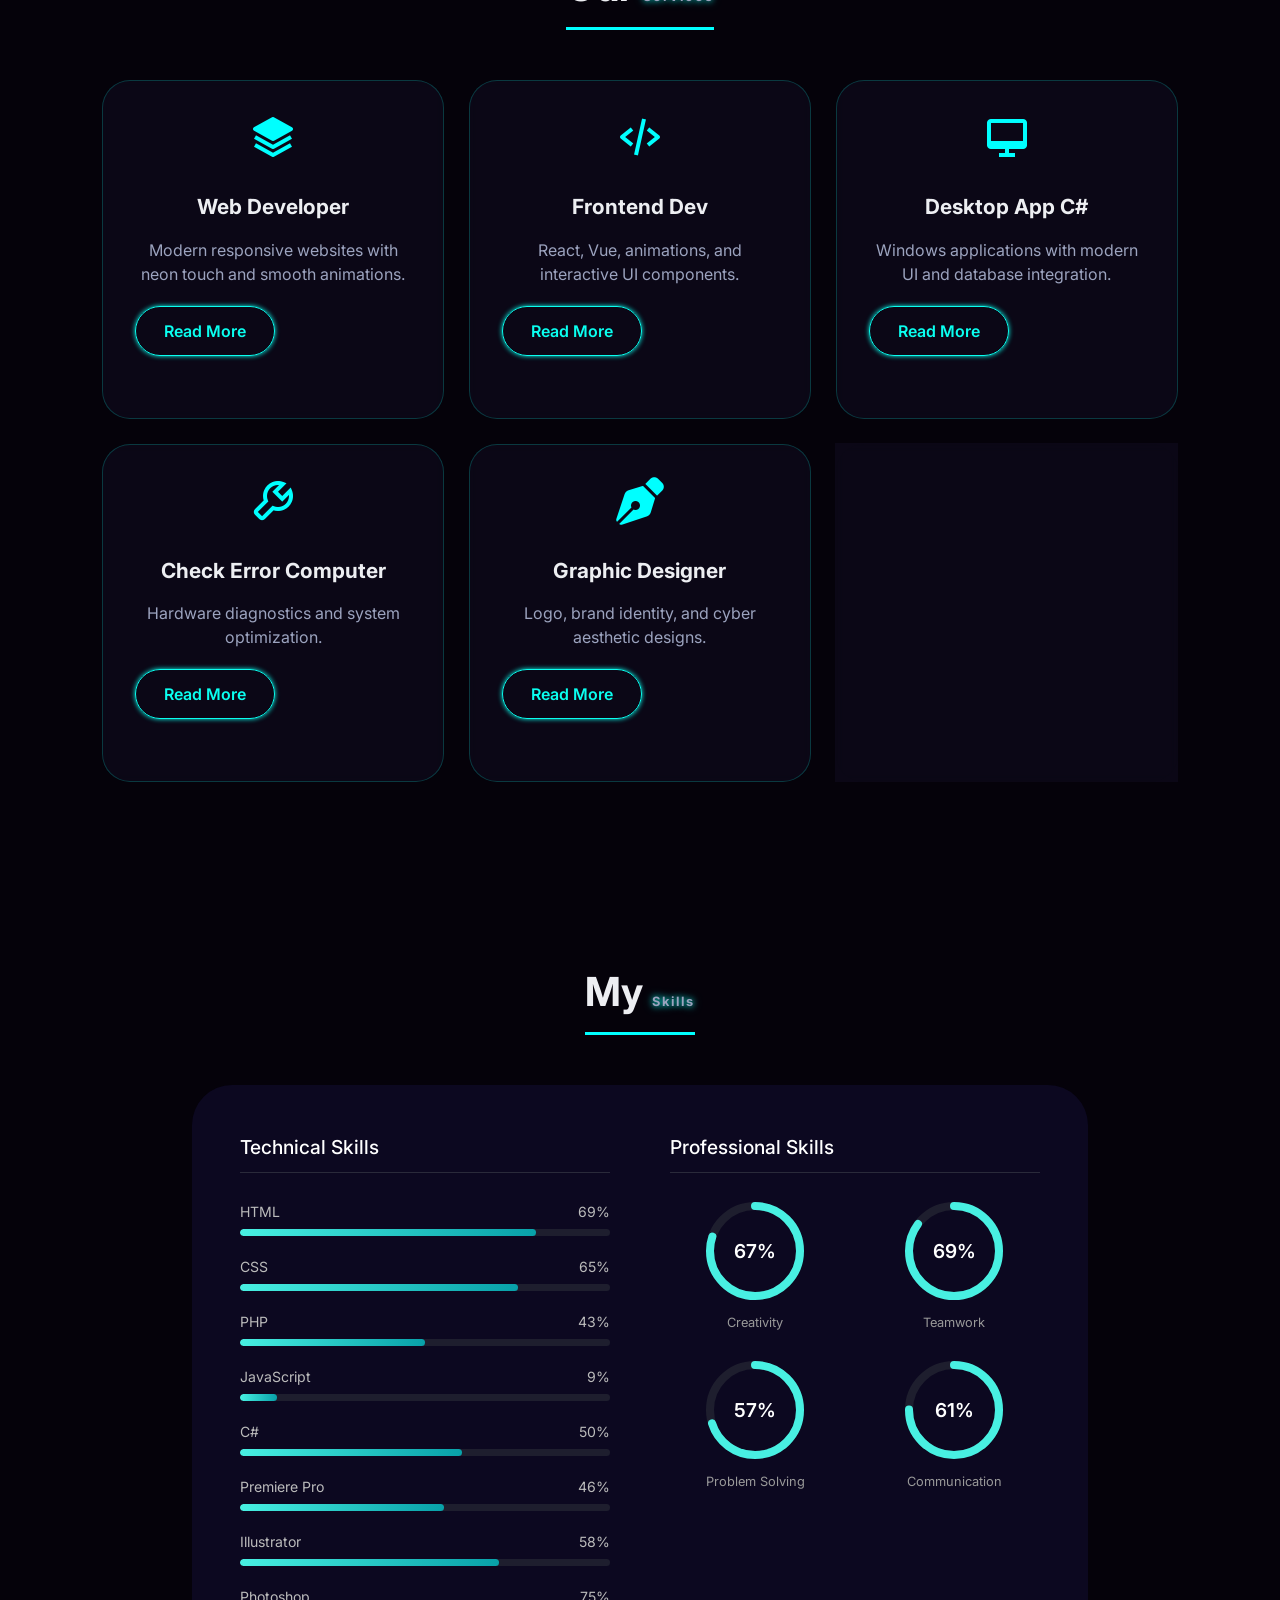
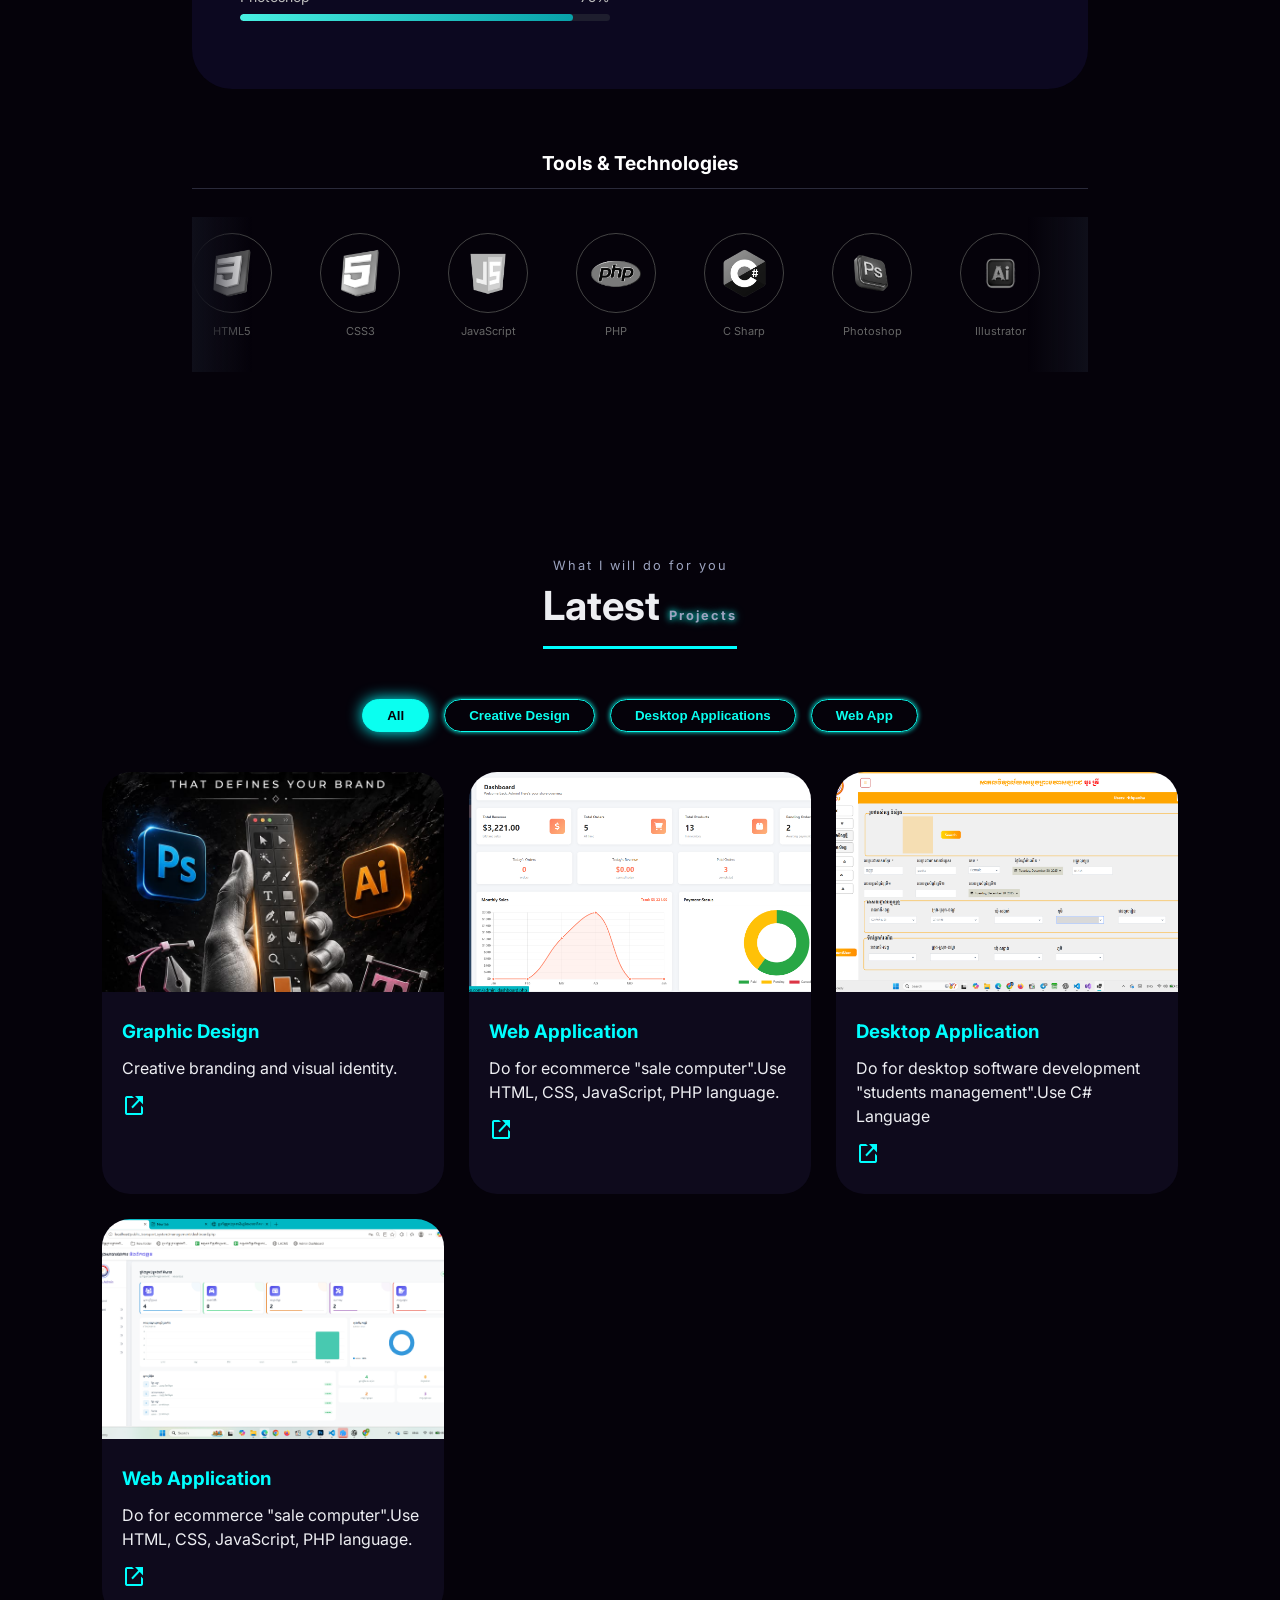
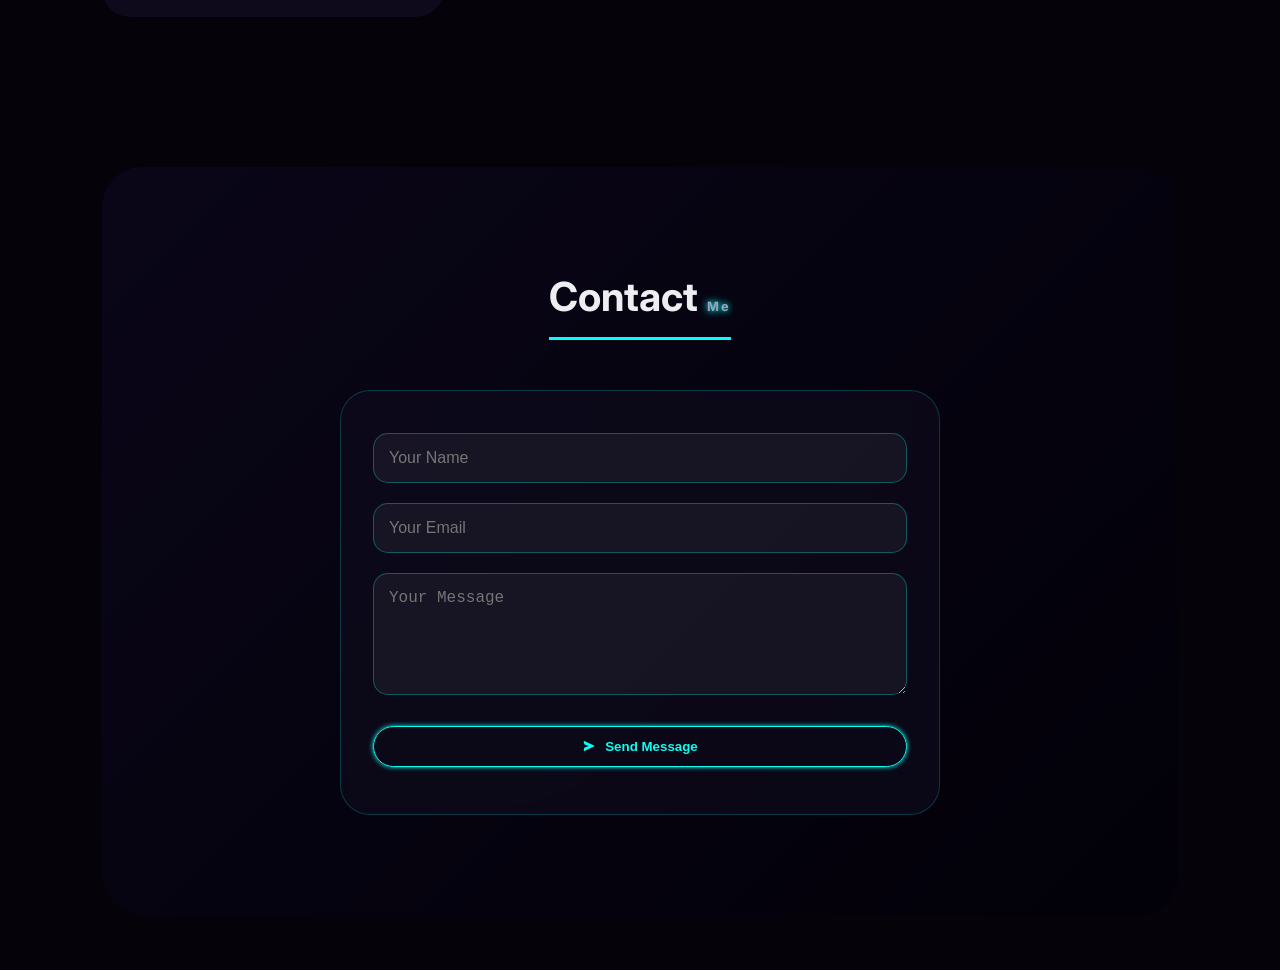
==== commit 16b9ab53: "update" ====
--- a/index.html
+++ b/index.html
@@ -402,7 +402,7 @@
   { abbr: "PS",   name: "Photoshop", img: "image/ps.png" },
   { abbr: "AI",   name: "Illustrator", img: "image/AI.png" },
   { abbr: "VS CODE",   name: "Visual Studio Code", img: "image/Visual Studio Code Logo 3D.jpg" },
-  { abbr: "GIT",   name: "Git", img: "image/Git.png" },
+  // { abbr: "GIT",   name: "Git", img: "image/git.png" },
   { abbr: "GITHUB",   name: "GitHub", img: "image/github .png" },
   { abbr: "MYSQL",   name: "MySQL", img: "image/MySQL.jpg" },
 ];
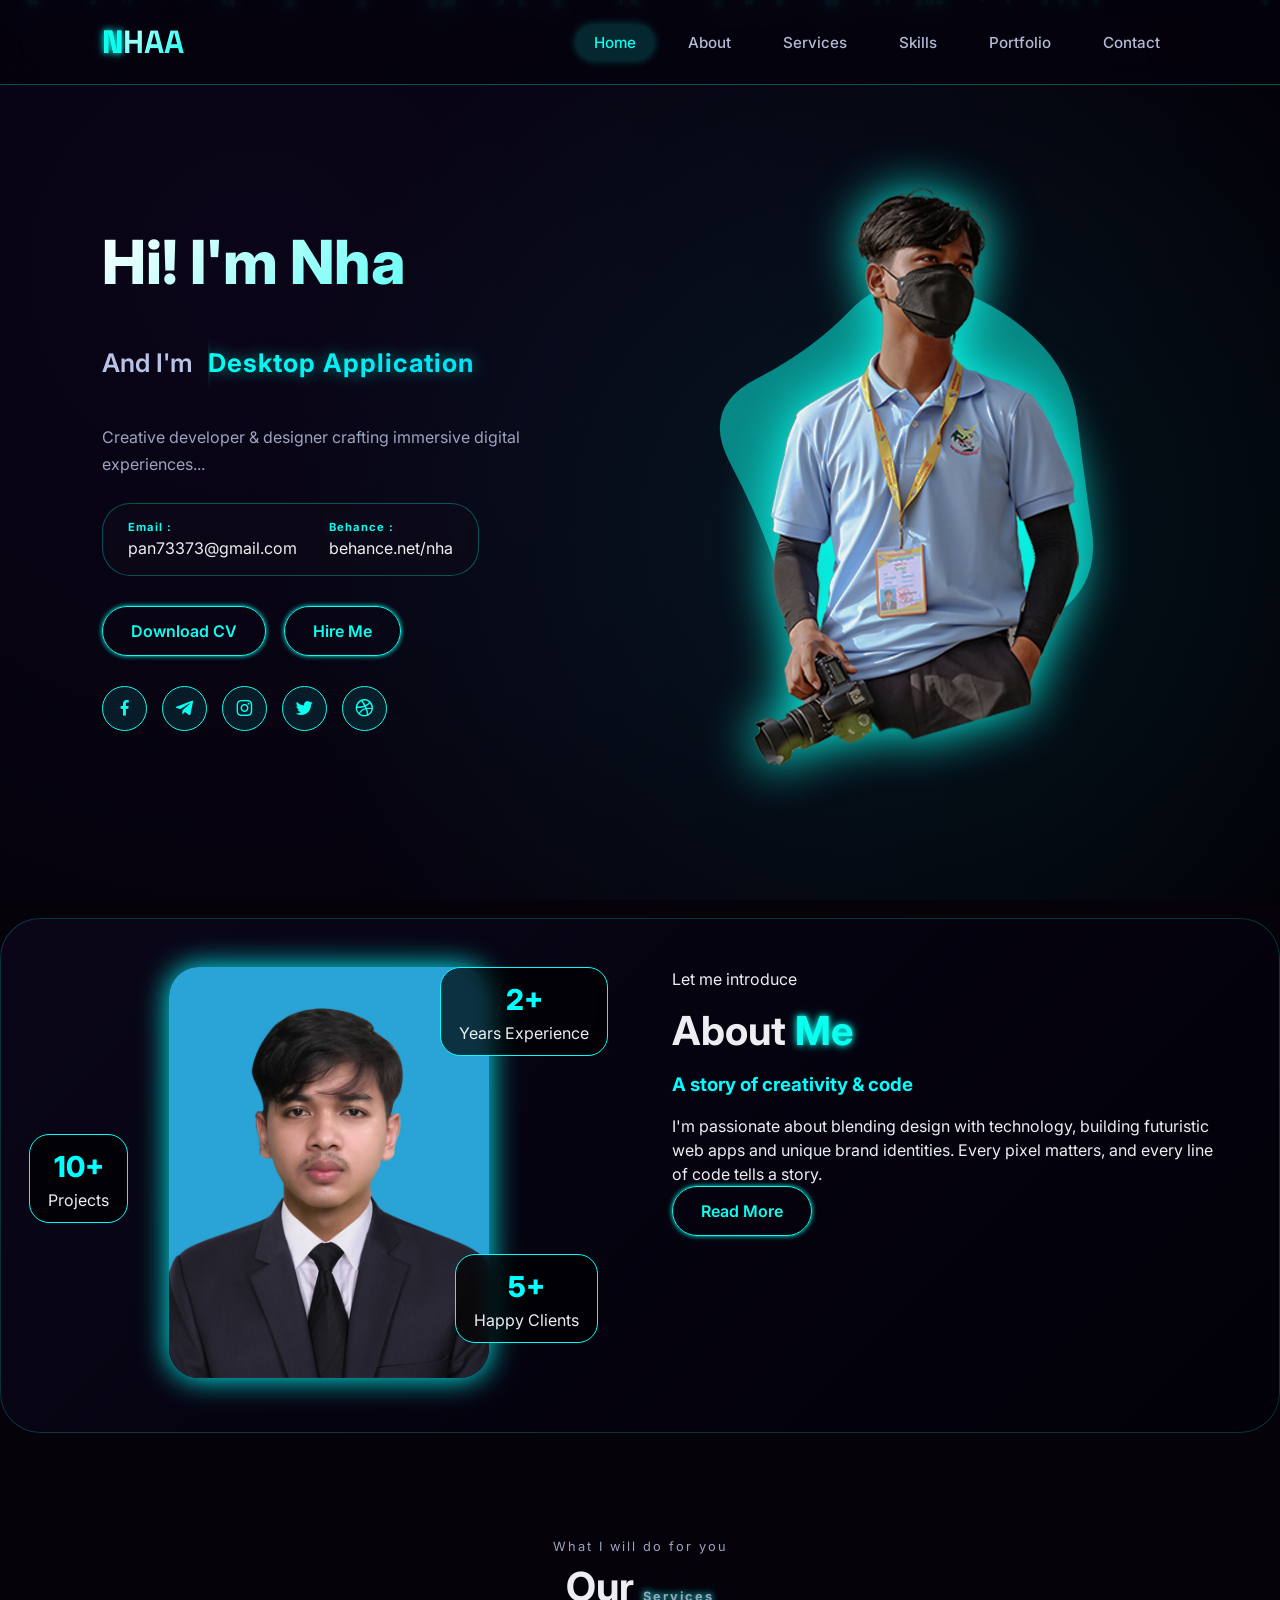
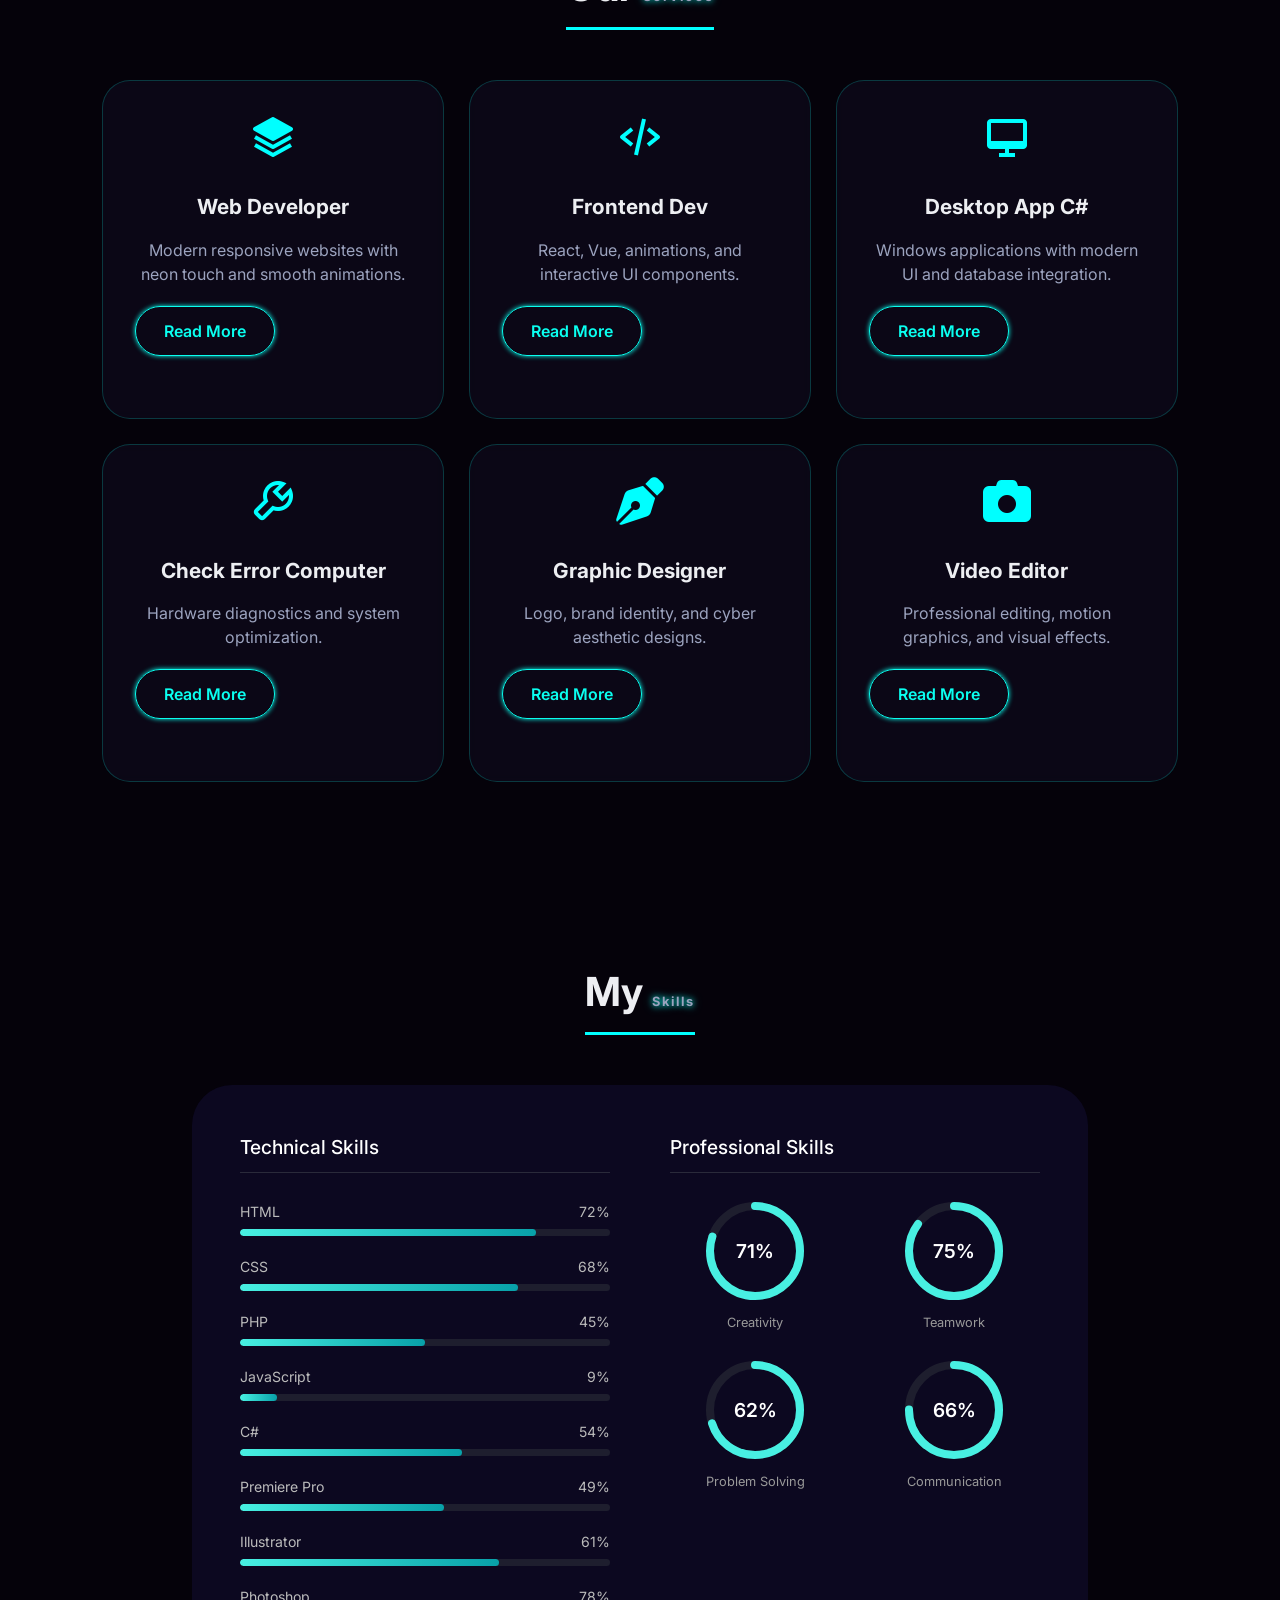
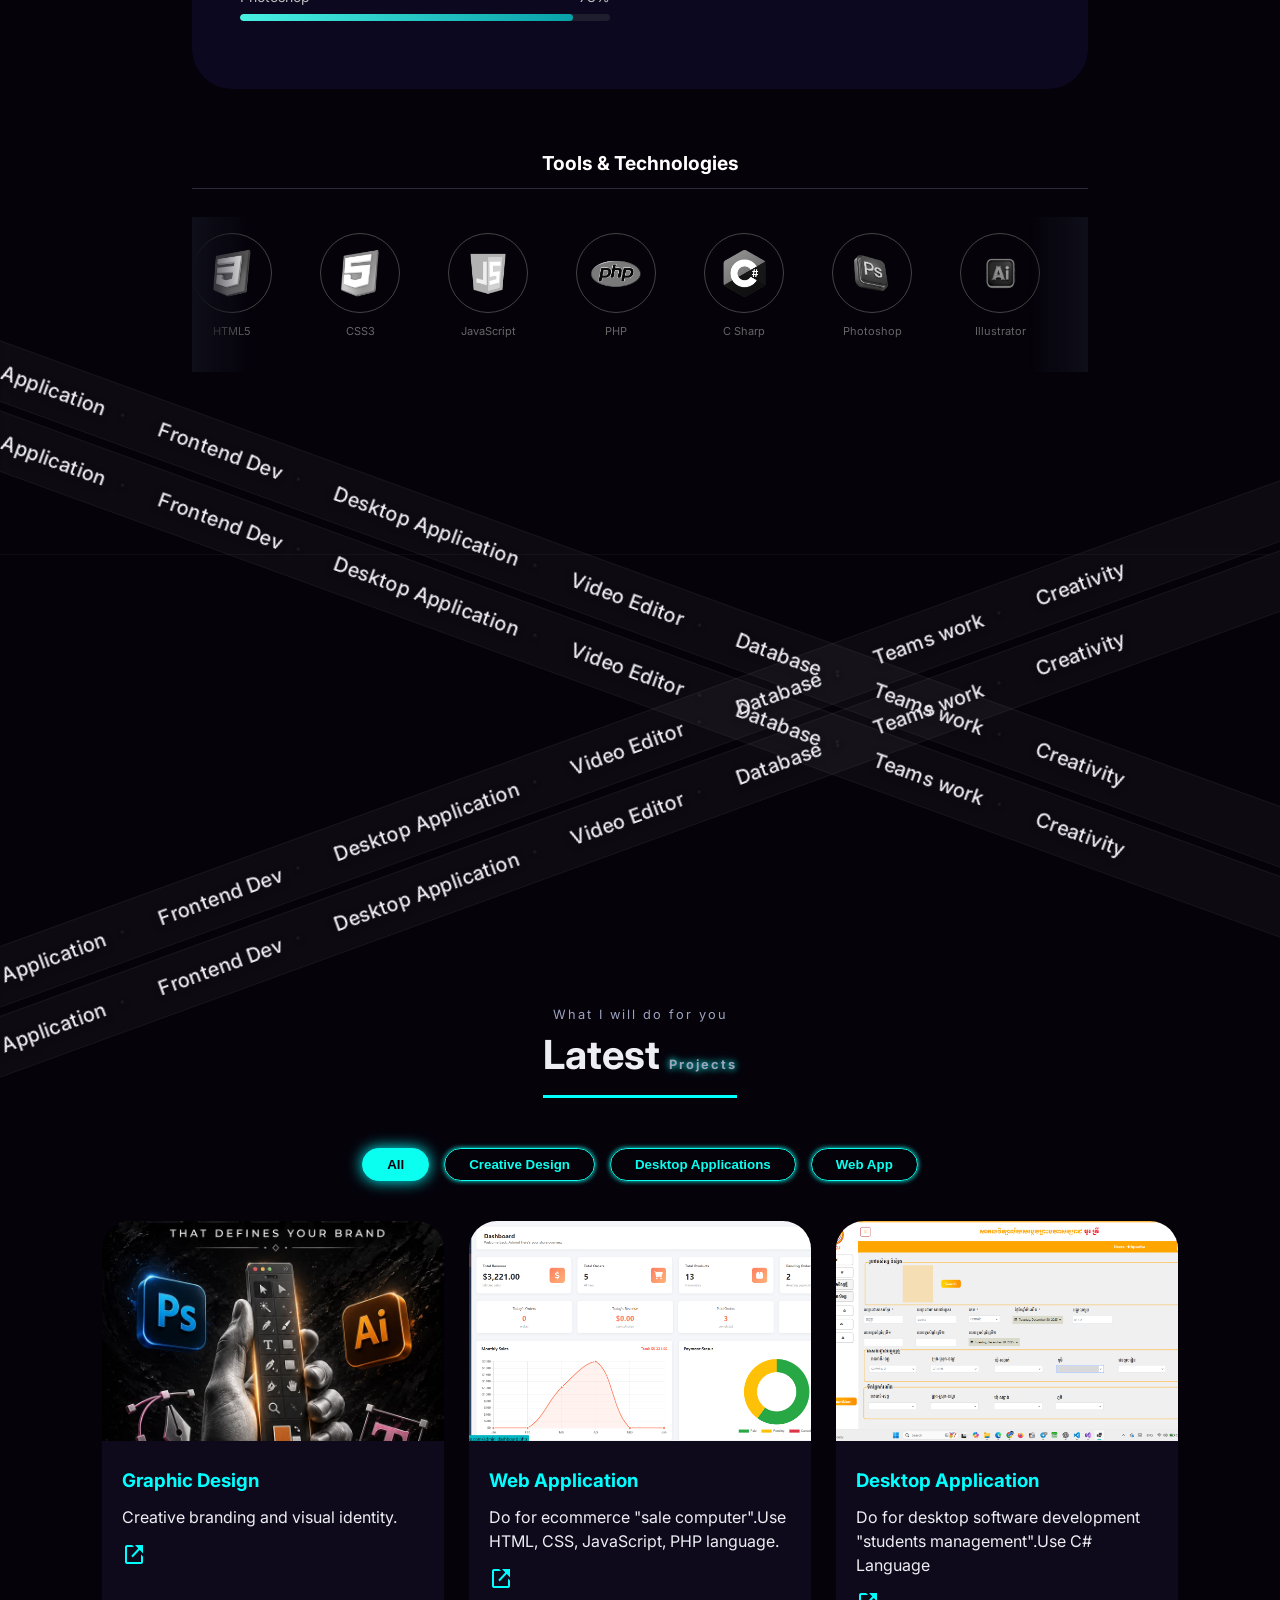
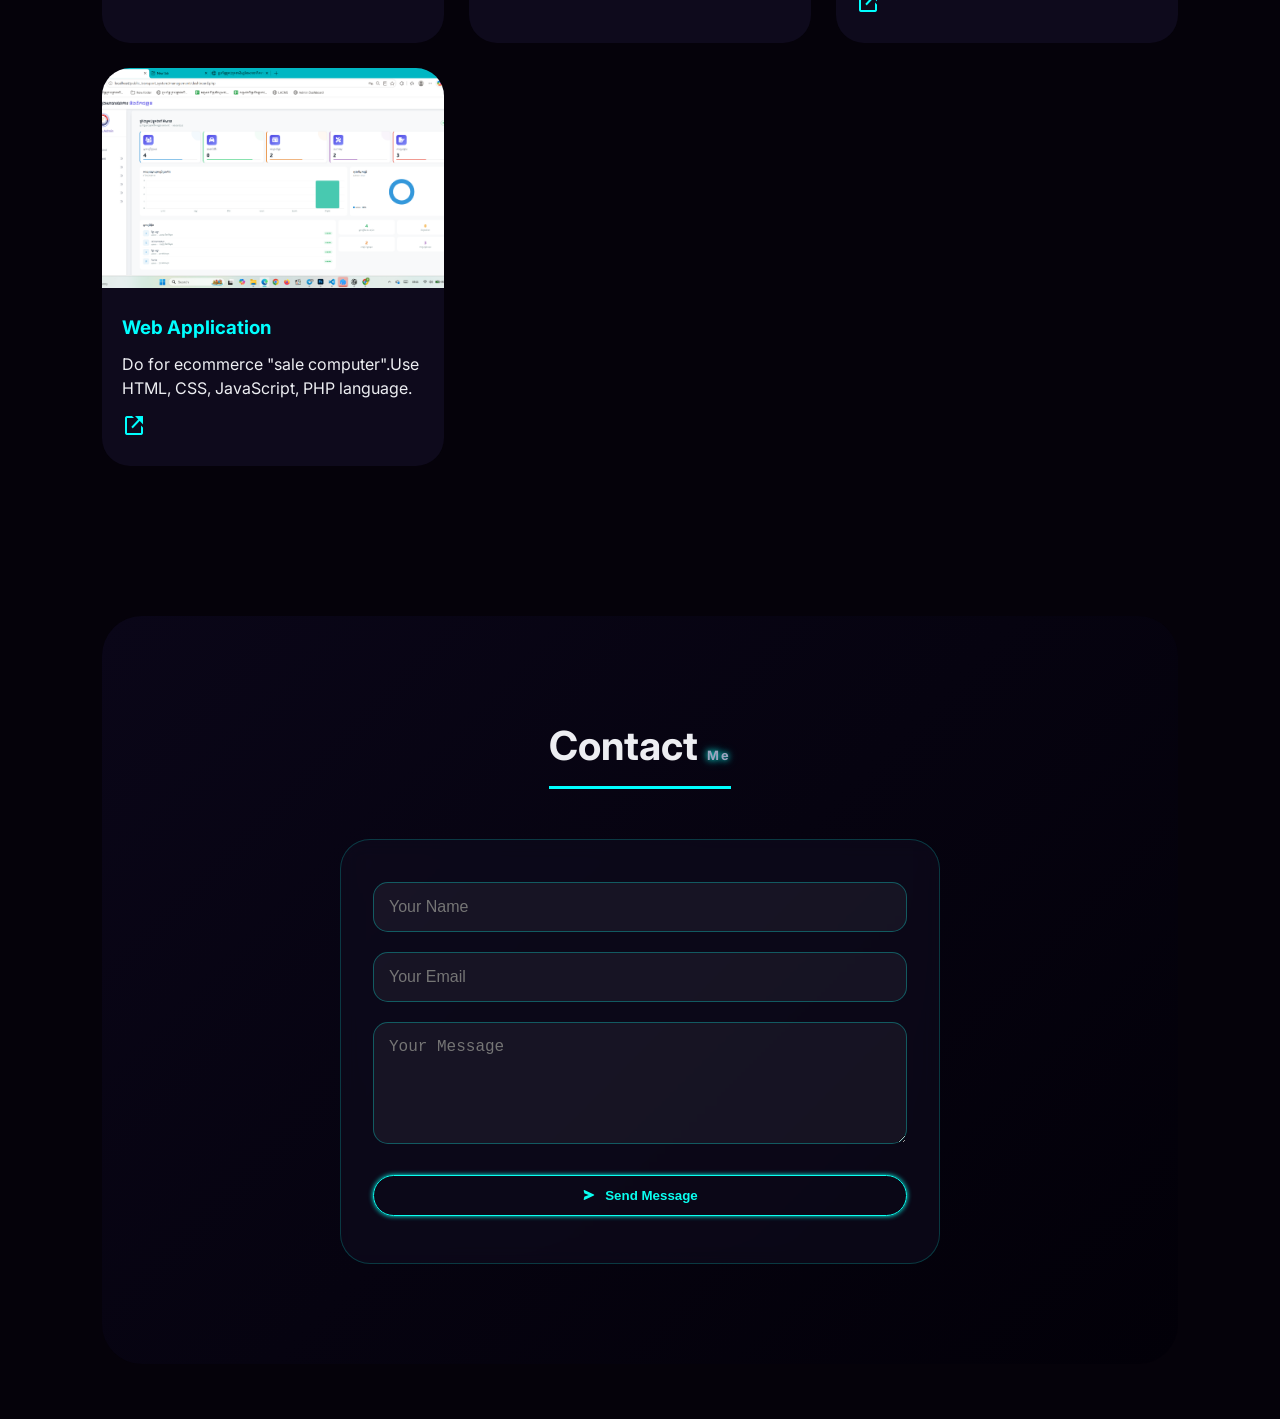
==== commit 8698acdd: "update" ====
--- a/index.html
+++ b/index.html
@@ -270,6 +270,67 @@
       </div>
     </div>
   </section>
+<br>
+<br>
+<br>
+    <div class="marquee-section">
+        <div class="marquee-stack">
+          <!-- First marquee line -->
+          <div class="marquee-line" aria-label="marquee line 1">
+            <div class="marquee-track" id="marqueeTrack1">
+              <span class="marquee-item">Welcome</span>
+              <span class="marquee-item">Desktop Application</span>
+              <span class="marquee-item">Frontend Dev</span>
+              <span class="marquee-item">Desktop Application</span>
+              <span class="marquee-item">Video Editor</span>
+              <span class="marquee-item">Database</span>
+              <span class="marquee-item">Teams work</span>
+              <span class="marquee-item">Creativity</span>
+            </div>
+          </div>
+          <div class="marquee-line" aria-label="marquee line 1">
+            <div class="marquee-track" id="marqueeTrack1">
+              <span class="marquee-item">Welcome</span>
+              <span class="marquee-item">Desktop Application</span>
+              <span class="marquee-item">Frontend Dev</span>
+              <span class="marquee-item">Desktop Application</span>
+              <span class="marquee-item">Video Editor</span>
+              <span class="marquee-item">Database</span>
+              <span class="marquee-item">Teams work</span>
+              <span class="marquee-item">Creativity</span>
+            </div>
+          </div>
+
+          <!-- Second marquee line (opposite tilt) -->
+          <div class="marquee-line alt" aria-label="marquee line 2">
+            <div class="marquee-track" id="marqueeTrack2">
+              <span class="marquee-item">Welcome</span>
+              <span class="marquee-item">Desktop Application</span>
+              <span class="marquee-item">Frontend Dev</span>
+              <span class="marquee-item">Desktop Application</span>
+              <span class="marquee-item">Video Editor</span>
+              <span class="marquee-item">Database</span>
+              <span class="marquee-item">Teams work</span>
+              <span class="marquee-item">Creativity</span>
+            </div>
+          </div>
+          <div class="marquee-line alt" aria-label="marquee line 2">
+            <div class="marquee-track" id="marqueeTrack2">
+              <span class="marquee-item">Welcome</span>
+              <span class="marquee-item">Desktop Application</span>
+              <span class="marquee-item">Frontend Dev</span>
+              <span class="marquee-item">Desktop Application</span>
+              <span class="marquee-item">Video Editor</span>
+              <span class="marquee-item">Database</span>
+              <span class="marquee-item">Teams work</span>
+              <span class="marquee-item">Creativity</span>
+            </div>
+          </div>
+        </div>
+      </div>
+    </div>
+    <br>
+    <br>
 
   <!-- ========== PORTFOLIO SECTION ========== -->
   <section id="portfolio">
--- a/style.css
+++ b/style.css
@@ -616,4 +616,81 @@
       .info-about1, .info-about2, .info-about3 { display: none; }
       .Professional { grid-template-columns: 1fr 1fr; }
       .word-wrapper { min-width: 180px; }
-    }+    }
+
+
+
+     /* ===== MARQUEE LINES (ChatGPT style, below Tools) ===== */
+    .marquee-section {
+      margin-top: 30px;
+      padding: 20px 0 10px;
+      border-top: 1px solid rgba(255, 255, 255, 0.04);
+    }
+
+    .marquee-stack {
+      display: grid;
+      gap: 12px;
+      align-items: center;
+      justify-items: center;
+      width: 100%;
+      max-width: 1100px;
+      margin: 0 auto;
+    }
+
+    .marquee-line {
+      width: 170%;
+      padding: 10px 0;
+      border-radius: 12px;
+      background: rgba(255, 255, 255, 0.03);
+      backdrop-filter: blur(4px);
+      border: 1px solid rgba(255, 255, 255, 0.04);
+      overflow: hidden;
+      transition: border-color 0.3s;
+      transform: rotate(20deg) scale(1);
+      transform-origin: center;
+    }
+    .marquee-line.alt {
+      transform: rotate(-20deg) scale(1);
+    }
+    .marquee-line:hover {
+      border-color: rgba(10, 255, 240, 0.15);
+    }
+
+    .marquee-track {
+      display: inline-flex;
+      white-space: nowrap;
+      will-change: transform;
+      animation: runMarquee 22s ease-in-out infinite;
+      padding-left: 6px;
+    }
+    .marquee-line.alt .marquee-track {
+      animation-duration: 24s;
+      animation-delay: -3s;
+    }
+
+    .marquee-item {
+      padding: 0 18px;
+      font-size: clamp(13px, 1.6vw, 20px);
+      font-weight: 500;
+      letter-spacing: 0.02em;
+      color: #ececf1;
+      text-shadow: 0 2px 8px rgba(0, 0, 0, 0.3);
+      display: flex;
+      align-items: center;
+      font-family: 'Inter', system-ui, sans-serif;
+    }
+    .marquee-item::after {
+      content: "·";
+      font-size: 1.2em;
+      color: rgba(255, 255, 255, 0.12);
+      margin-left: 14px;
+      opacity: 0.5;
+    }
+    .marquee-item:last-child::after {
+      display: none;
+    }
+
+    @keyframes runMarquee {
+      0% { transform: translateX(0); }
+      50% { transform: translateX(-25%); }
+      100% { transform: translateX(-50%); }
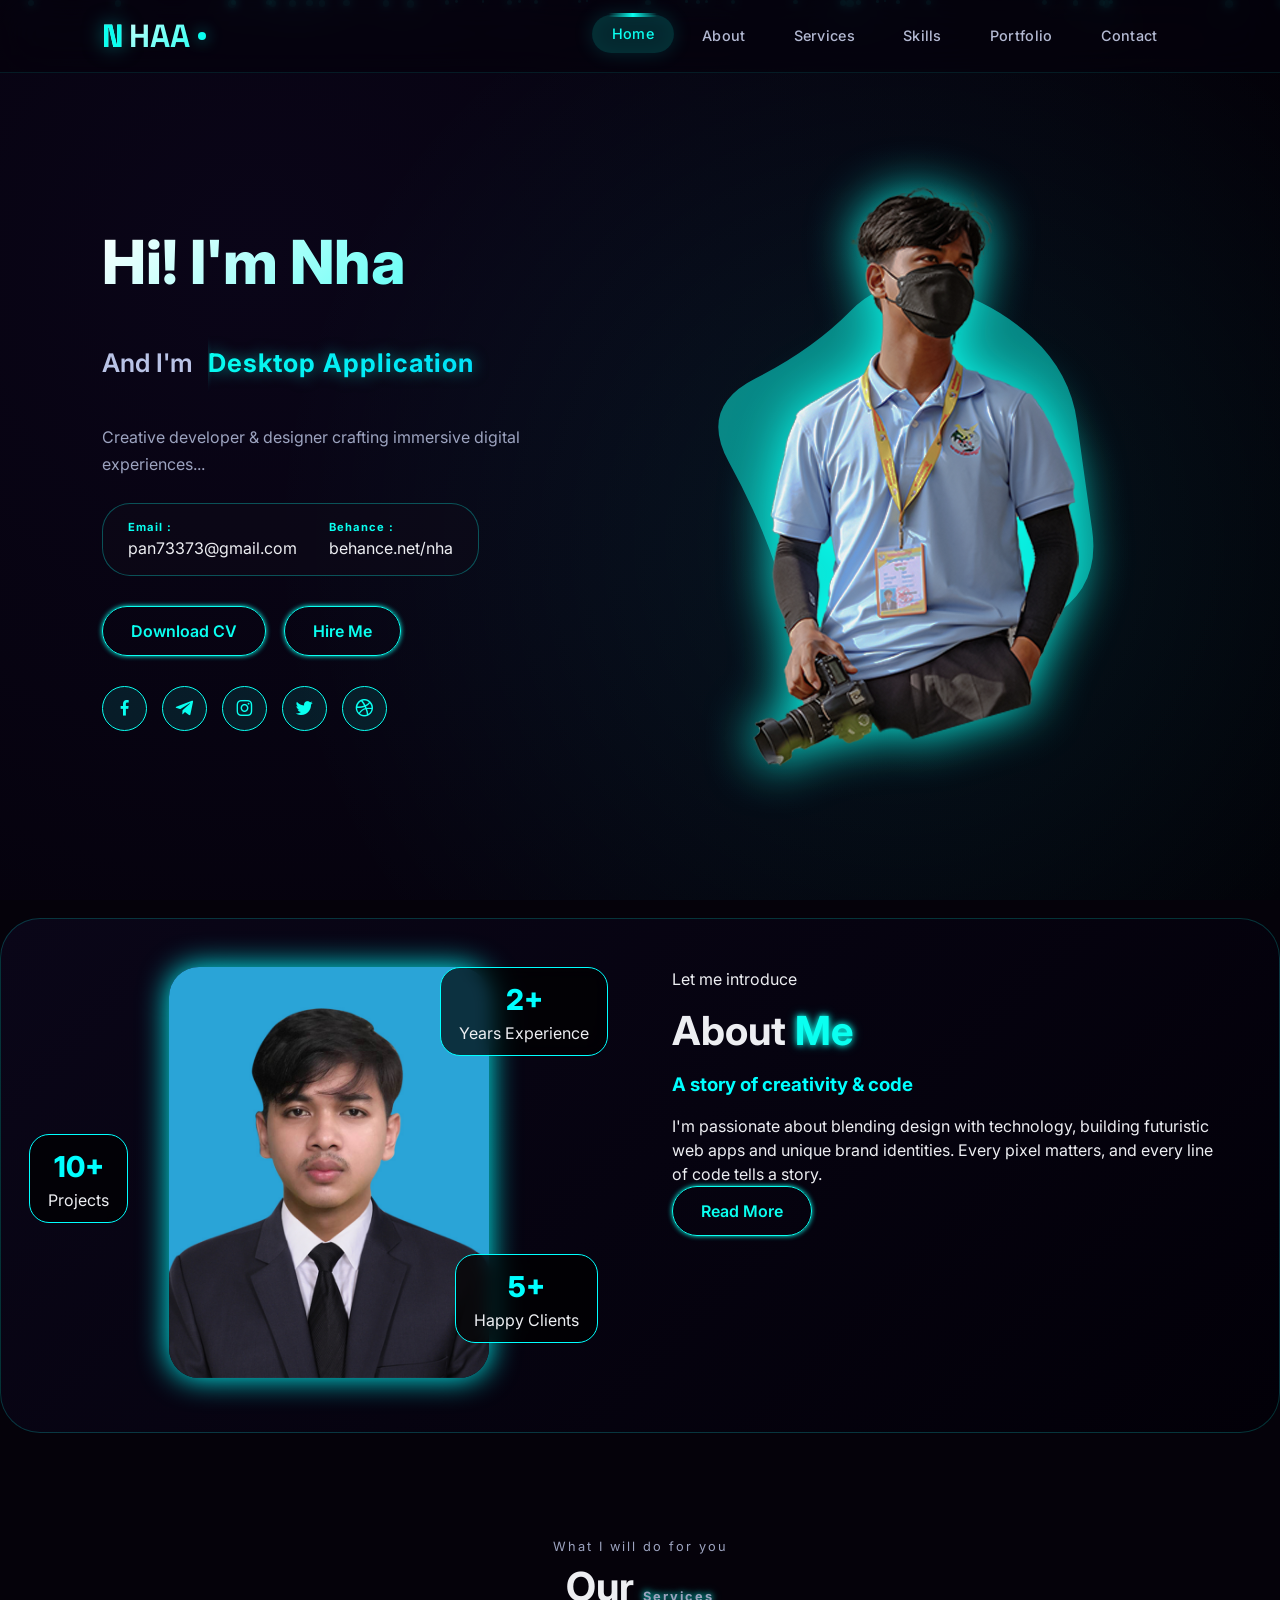
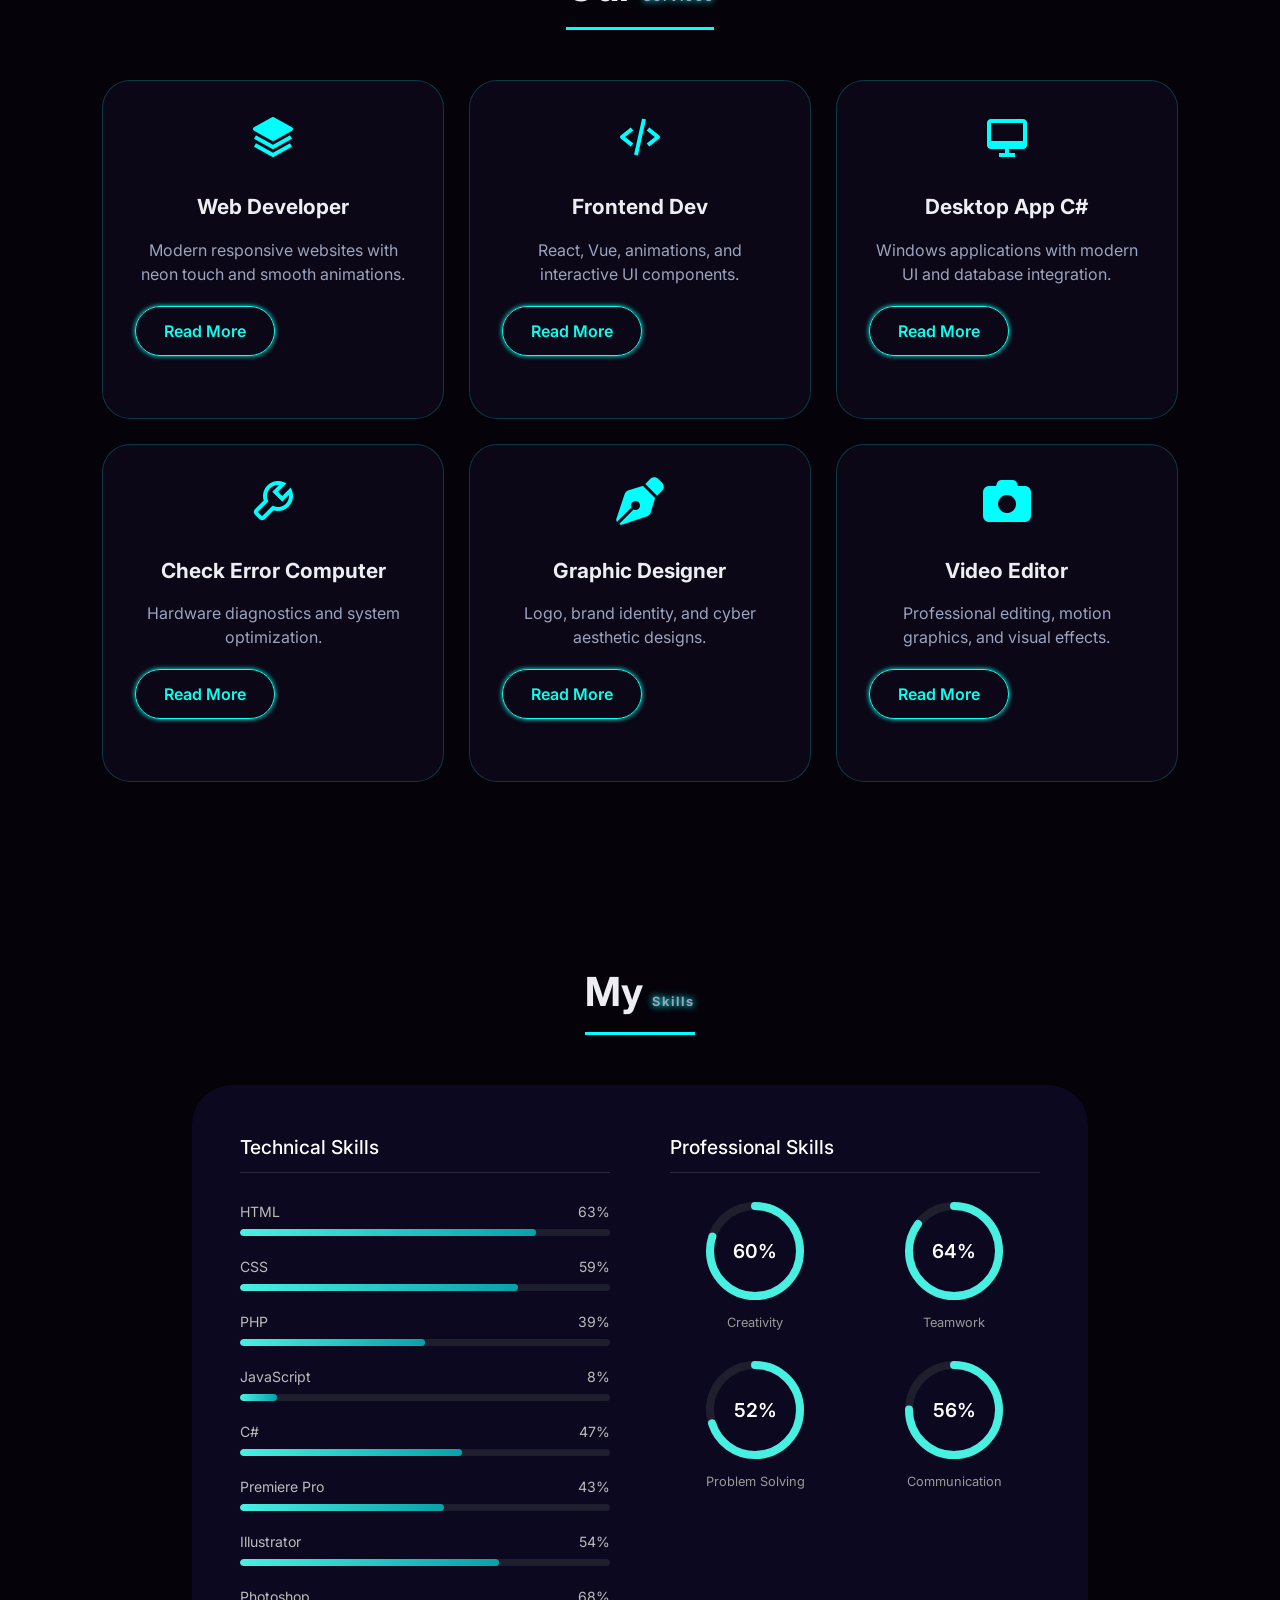
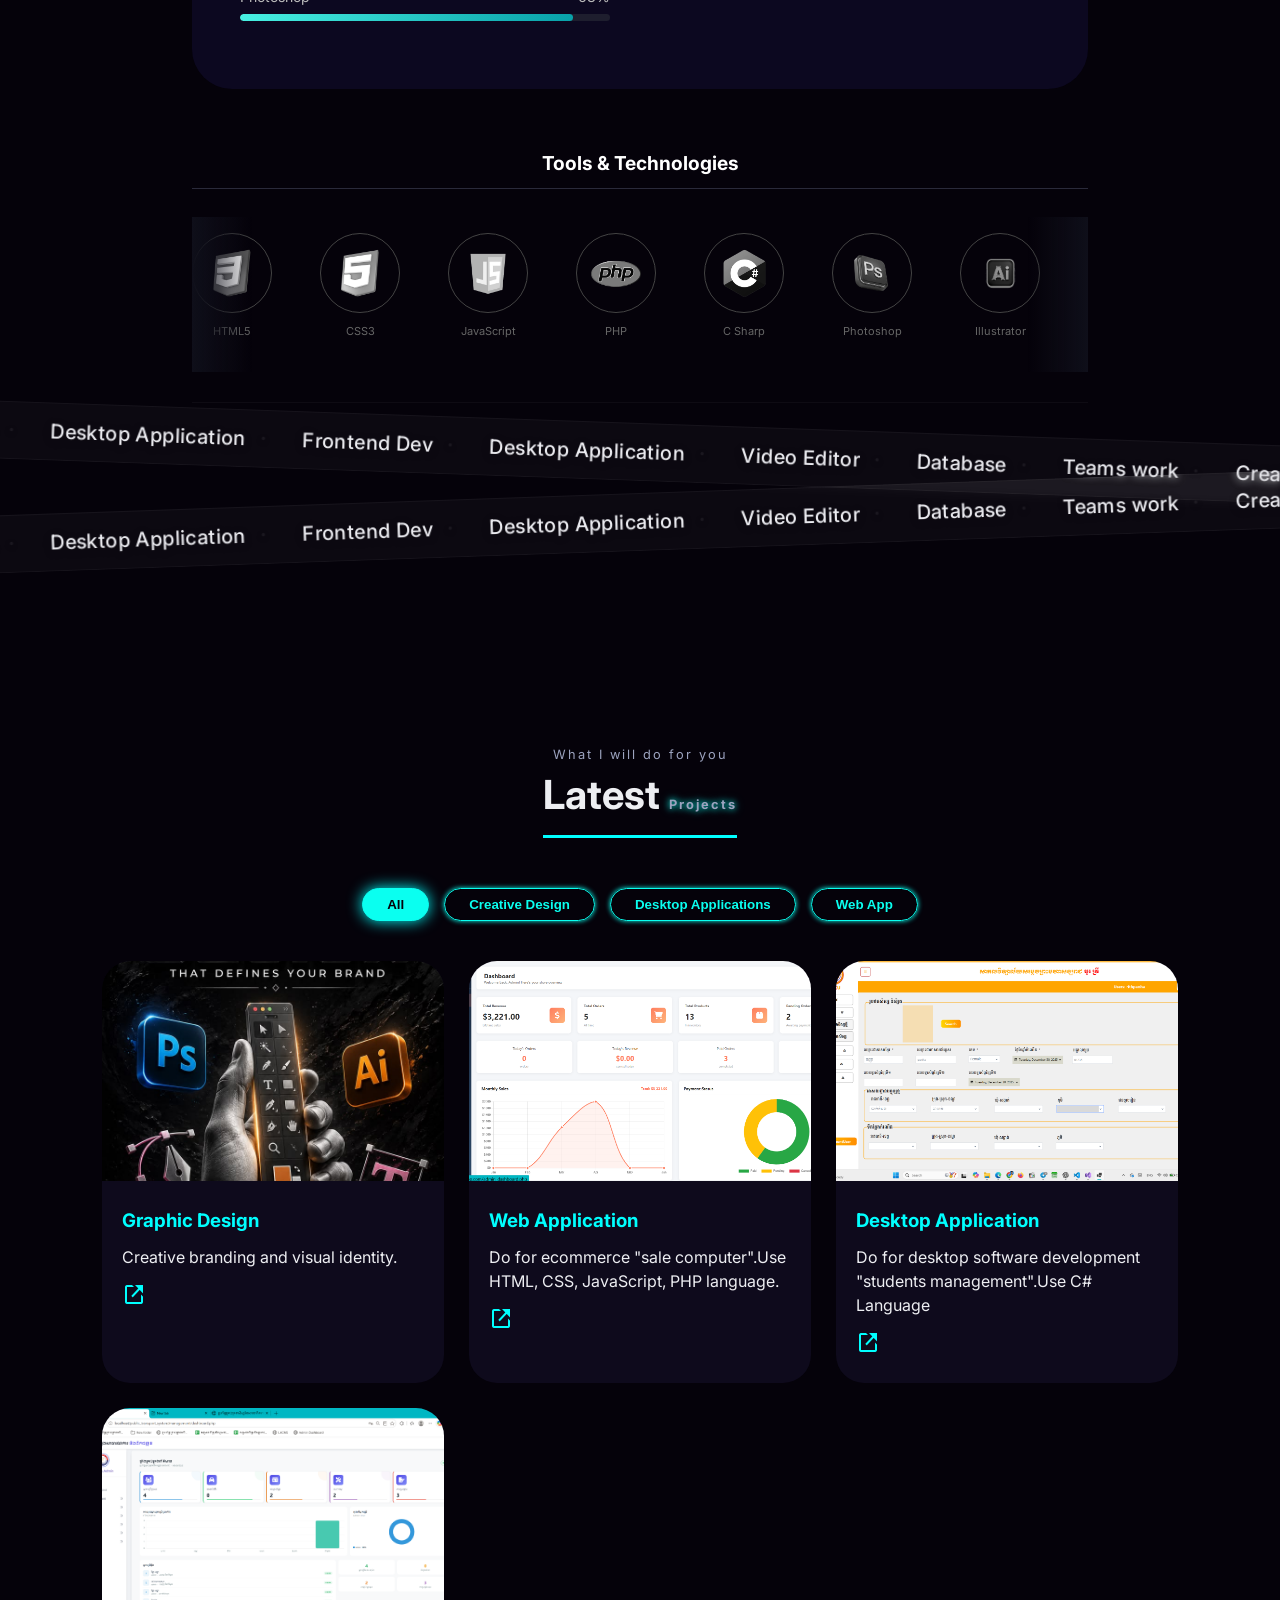
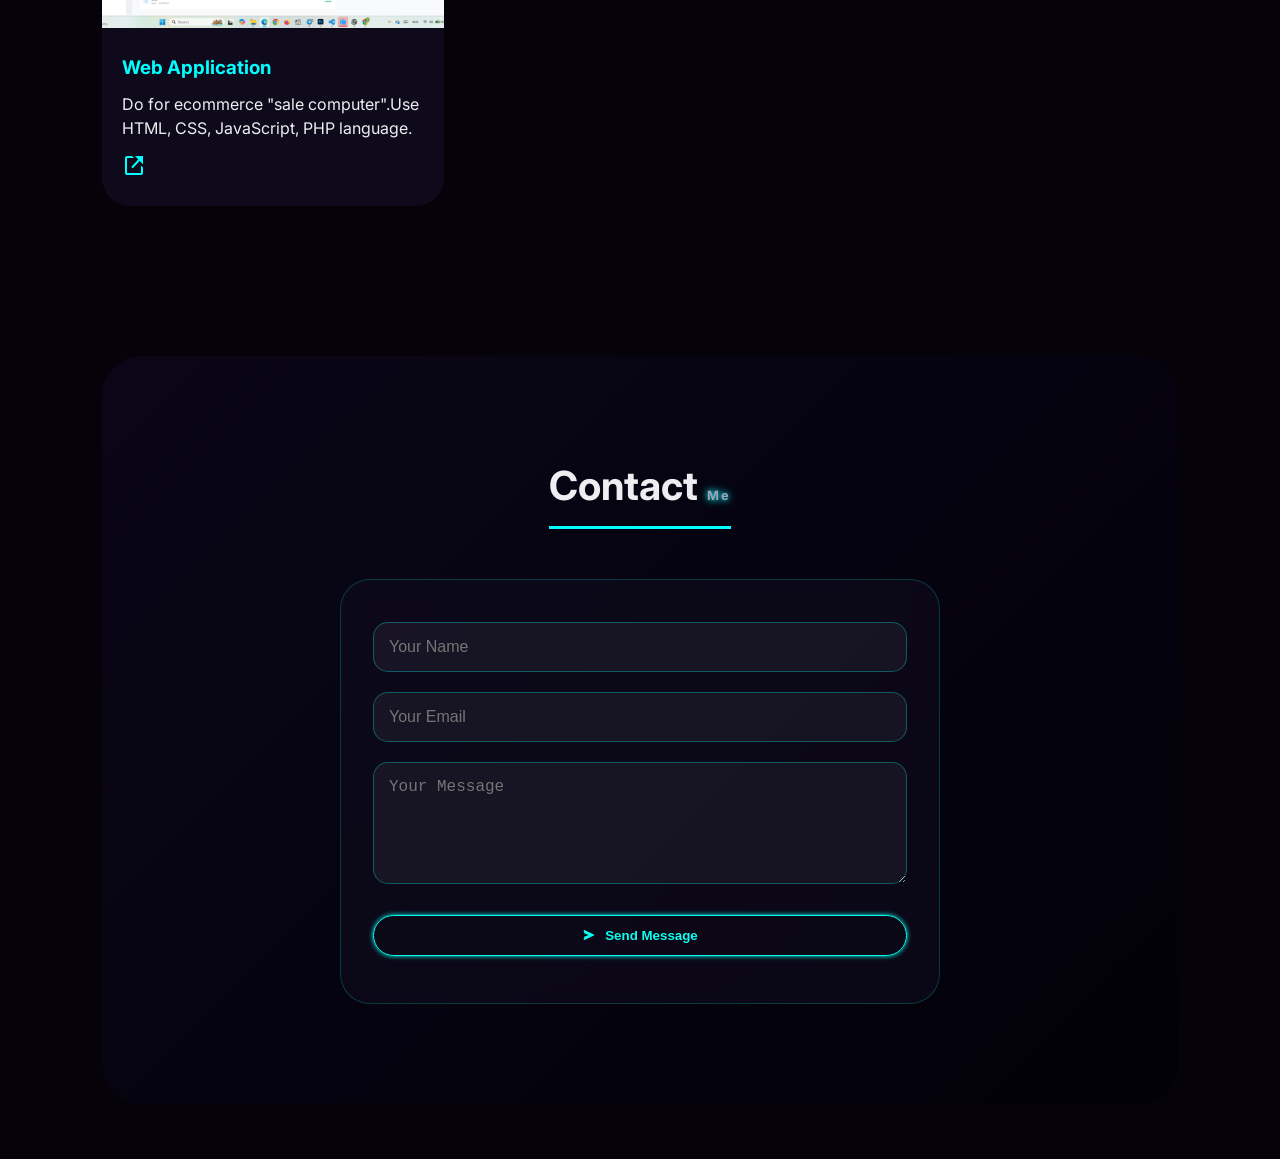
==== commit 048a624a: "update" ====
--- a/index.html
+++ b/index.html
@@ -9,27 +9,52 @@
   <link rel="stylesheet" href="https://cdnjs.cloudflare.com/ajax/libs/font-awesome/6.5.1/css/all.min.css">
   <link href="https://unpkg.com/boxicons@2.1.4/css/boxicons.min.css" rel="stylesheet" />
   <link href="https://fonts.googleapis.com/css2?family=Inter:opsz,wght@14..32,300;14..32,500;14..32,700;14..32,800&family=Space+Grotesk:wght@400;500;600;700&display=swap" rel="stylesheet">
+  
+  <!-- Main CSS -->
   <link rel="stylesheet" href="style.css">
 </head>
 <body>
   <div class="animated-bg"></div>
   <div class="particles" id="particles"></div>
 
-  <!-- Header -->
-  <header>
-    <div class="logo"><span class="neon">N</span>HAA</div>
+  <!-- ===== PAGE LOADER ===== -->
+  <div id="pageLoader">
+    <div class="loader-content">
+      <div class="loader-ring"></div>
+      <div class="loader-ring"></div>
+      <div class="loader-ring"></div>
+      <h2 class="loader-text">RITH<span class="neon">PANHA</span></h2>
+    </div>
+  </div>
+
+  <!-- ===== HEADER ===== -->
+  <header id="mainHeader">
+  <div class="logo">
+    <span class="neon">N</span>HAA
+    <span class="logo-dot"></span>
+  </div>
+  
+  <!-- Desktop Navigation -->
+  <nav class="nav-wrapper">
     <ul class="navlist" id="navlist">
-      <li><a href="#home" class="smooth-scroll active">Home</a></li>
-      <li><a href="#about" class="smooth-scroll">About</a></li>
-      <li><a href="#service" class="smooth-scroll">Services</a></li>
-      <li><a href="#skills" class="smooth-scroll">Skills</a></li>
-      <li><a href="#portfolio" class="smooth-scroll">Portfolio</a></li>
-      <li><a href="#contact" class="smooth-scroll">Contact</a></li>
+      <li><a href="#home" class="smooth-scroll active" data-nav="home">Home</a></li>
+      <li><a href="#about" class="smooth-scroll" data-nav="about">About</a></li>
+      <li><a href="#service" class="smooth-scroll" data-nav="service">Services</a></li>
+      <li><a href="#skills" class="smooth-scroll" data-nav="skills">Skills</a></li>
+      <li><a href="#portfolio" class="smooth-scroll" data-nav="portfolio">Portfolio</a></li>
+      <li><a href="#contact" class="smooth-scroll" data-nav="contact">Contact</a></li>
     </ul>
-    <div class="bx bx-menu" id="menu-icon"></div>
-  </header>
-
-  <!-- ========== HOME SECTION ========== -->
+  </nav>
+  
+  <!-- Mobile Menu Toggle -->
+  <div class="menu-toggle" id="menu-icon">
+    <span></span>
+    <span></span>
+    <span></span>
+  </div>
+</header>
+
+  <!-- ===== HOME SECTION ===== -->
   <section id="home" class="home">
     <div class="home-content">
       <h1>Hi! I'm Nha</h1>
@@ -88,7 +113,7 @@
     </div>
   </section>
 
-  <!-- ========== ABOUT SECTION ========== -->
+  <!-- ===== ABOUT SECTION ===== -->
   <section id="about" class="about">
     <div class="image-about">
       <img src="image/panha.jpg" alt="about">
@@ -105,7 +130,7 @@
     </div>
   </section>
 
-  <!-- ========== SERVICES SECTION ========== -->
+  <!-- ===== SERVICES SECTION ===== -->
   <section id="service">
     <div class="main-text">
       <span>What I will do for you</span><br>
@@ -151,7 +176,7 @@
     </div>
   </section>
 
-  <!-- ========== SKILLS SECTION ========== -->
+  <!-- ===== SKILLS SECTION ===== -->
   <section id="skills">
     <div class="main-text">
       <h2>My <span class="neon">Skills</span></h2>
@@ -202,12 +227,6 @@
           <div class="box">
             <div class="circle">
               <svg width="100" height="100" viewBox="0 0 100 100">
-                <defs>
-                  <linearGradient id="circleGrad" x1="0%" y1="0%" x2="100%" y2="0%">
-                    <stop offset="0%" stop-color="#a855f7"/>
-                    <stop offset="100%" stop-color="#ec4899"/>
-                  </linearGradient>
-                </defs>
                 <circle class="circle-bg" cx="50" cy="50" r="45"/>
                 <circle class="circle-fill" cx="50" cy="50" r="45" data-target="80"/>
               </svg>
@@ -263,76 +282,45 @@
     <!-- Logo Scroll -->
     <div class="logo-section">
       <h3>Tools &amp; Technologies</h3>
-      <div class="scroll-wrap" >
+      <div class="scroll-wrap">
         <div class="fade-left"></div>
         <div class="fade-right"></div>
         <div class="scroll-track" id="track"></div>
       </div>
     </div>
-  </section>
-<br>
-<br>
-<br>
+
+    <!-- Marquee Section -->
     <div class="marquee-section">
-        <div class="marquee-stack">
-          <!-- First marquee line -->
-          <div class="marquee-line" aria-label="marquee line 1">
-            <div class="marquee-track" id="marqueeTrack1">
-              <span class="marquee-item">Welcome</span>
-              <span class="marquee-item">Desktop Application</span>
-              <span class="marquee-item">Frontend Dev</span>
-              <span class="marquee-item">Desktop Application</span>
-              <span class="marquee-item">Video Editor</span>
-              <span class="marquee-item">Database</span>
-              <span class="marquee-item">Teams work</span>
-              <span class="marquee-item">Creativity</span>
-            </div>
-          </div>
-          <div class="marquee-line" aria-label="marquee line 1">
-            <div class="marquee-track" id="marqueeTrack1">
-              <span class="marquee-item">Welcome</span>
-              <span class="marquee-item">Desktop Application</span>
-              <span class="marquee-item">Frontend Dev</span>
-              <span class="marquee-item">Desktop Application</span>
-              <span class="marquee-item">Video Editor</span>
-              <span class="marquee-item">Database</span>
-              <span class="marquee-item">Teams work</span>
-              <span class="marquee-item">Creativity</span>
-            </div>
-          </div>
-
-          <!-- Second marquee line (opposite tilt) -->
-          <div class="marquee-line alt" aria-label="marquee line 2">
-            <div class="marquee-track" id="marqueeTrack2">
-              <span class="marquee-item">Welcome</span>
-              <span class="marquee-item">Desktop Application</span>
-              <span class="marquee-item">Frontend Dev</span>
-              <span class="marquee-item">Desktop Application</span>
-              <span class="marquee-item">Video Editor</span>
-              <span class="marquee-item">Database</span>
-              <span class="marquee-item">Teams work</span>
-              <span class="marquee-item">Creativity</span>
-            </div>
-          </div>
-          <div class="marquee-line alt" aria-label="marquee line 2">
-            <div class="marquee-track" id="marqueeTrack2">
-              <span class="marquee-item">Welcome</span>
-              <span class="marquee-item">Desktop Application</span>
-              <span class="marquee-item">Frontend Dev</span>
-              <span class="marquee-item">Desktop Application</span>
-              <span class="marquee-item">Video Editor</span>
-              <span class="marquee-item">Database</span>
-              <span class="marquee-item">Teams work</span>
-              <span class="marquee-item">Creativity</span>
-            </div>
-          </div>
-        </div>
-      </div>
-    </div>
-    <br>
-    <br>
-
-  <!-- ========== PORTFOLIO SECTION ========== -->
+      <div class="marquee-stack">
+        <div class="marquee-line" aria-label="marquee line 1">
+          <div class="marquee-track" id="marqueeTrack1">
+            <span class="marquee-item">Welcome</span>
+            <span class="marquee-item">Desktop Application</span>
+            <span class="marquee-item">Frontend Dev</span>
+            <span class="marquee-item">Desktop Application</span>
+            <span class="marquee-item">Video Editor</span>
+            <span class="marquee-item">Database</span>
+            <span class="marquee-item">Teams work</span>
+            <span class="marquee-item">Creativity</span>
+          </div>
+        </div>
+        <div class="marquee-line alt" aria-label="marquee line 2">
+          <div class="marquee-track" id="marqueeTrack2">
+            <span class="marquee-item">Welcome</span>
+            <span class="marquee-item">Desktop Application</span>
+            <span class="marquee-item">Frontend Dev</span>
+            <span class="marquee-item">Desktop Application</span>
+            <span class="marquee-item">Video Editor</span>
+            <span class="marquee-item">Database</span>
+            <span class="marquee-item">Teams work</span>
+            <span class="marquee-item">Creativity</span>
+          </div>
+        </div>
+      </div>
+    </div>
+  </section>
+
+  <!-- ===== PORTFOLIO SECTION ===== -->
   <section id="portfolio">
     <div class="main-text">
       <span>What I will do for you</span><br>
@@ -382,7 +370,7 @@
     </div>
   </section>
 
-  <!-- ========== CONTACT SECTION ========== -->
+  <!-- ===== CONTACT SECTION ===== -->
   <section id="contact">
     <div class="main-text">
       <h2>Contact <span class="neon">Me</span></h2>
@@ -400,160 +388,7 @@
     </div>
   </section>
 
-  <!-- ========== JAVASCRIPT ========== -->
-  <script>
-    // ─── Particles ───
-    (function createParticles() {
-      const container = document.getElementById('particles');
-      for (let i = 0; i < 40; i++) {
-        const p = document.createElement('div');
-        p.className = 'particle';
-        const size = Math.random() * 6 + 2;
-        p.style.width = size + 'px';
-        p.style.height = size + 'px';
-        p.style.left = Math.random() * 100 + '%';
-        p.style.animationDuration = Math.random() * 20 + 15 + 's';
-        p.style.animationDelay = Math.random() * 20 + 's';
-        container.appendChild(p);
-      }
-    })();
-
-    // ─── Mobile Menu ───
-    document.getElementById('menu-icon').addEventListener('click', function() {
-      document.getElementById('navlist').classList.toggle('active');
-    });
-
-    // ─── Smooth Scroll & Active Nav ───
-    document.querySelectorAll('.smooth-scroll').forEach(link => {
-      link.addEventListener('click', function(e) {
-        e.preventDefault();
-        const target = document.querySelector(this.getAttribute('href'));
-        if (target) {
-          target.scrollIntoView({ behavior: 'smooth' });
-          document.querySelectorAll('.smooth-scroll').forEach(l => l.classList.remove('active'));
-          this.classList.add('active');
-          document.getElementById('navlist').classList.remove('active');
-        }
-      });
-    });
-
-    // ─── Portfolio Filter ───
-    document.querySelectorAll('.filter-btn').forEach(btn => {
-      btn.addEventListener('click', function() {
-        document.querySelectorAll('.filter-btn').forEach(b => b.classList.remove('active'));
-        this.classList.add('active');
-        const filter = this.dataset.filter;
-        document.querySelectorAll('.port-box').forEach(box => {
-          if (filter === 'all' || box.dataset.category === filter) {
-            box.style.display = 'block';
-          } else {
-            box.style.display = 'none';
-          }
-        });
-      });
-    });
-
-    // ─── Logo Scroll ───
-    const logos = [
-  { abbr: "HTML", name: "HTML5", img: "image/html.png" },
-  { abbr: "CSS",  name: "CSS3", img: "image/css.png" },
-  { abbr: "JS",   name: "JavaScript", img: "image/js.png" },
-  { abbr: "PHP",  name: "PHP", img: "image/php.png" },
-  { abbr: "C#",   name: "C Sharp", img: "image/CSharp.png" },
-  { abbr: "PS",   name: "Photoshop", img: "image/ps.png" },
-  { abbr: "AI",   name: "Illustrator", img: "image/AI.png" },
-  { abbr: "VS CODE",   name: "Visual Studio Code", img: "image/Visual Studio Code Logo 3D.jpg" },
-  // { abbr: "GIT",   name: "Git", img: "image/git.png" },
-  { abbr: "GITHUB",   name: "GitHub", img: "image/github .png" },
-  { abbr: "MYSQL",   name: "MySQL", img: "image/MySQL.jpg" },
-];
-
-function makeLogo({ abbr, name, img }) {
-  return `<div class="logo-item">
-    <div class="logo-circle">
-      <img src="${img}" alt="${name}" style="width: 50px; height: 50px; object-fit: contain;" />
-    </div>
-    <span class="logo-label">${name}</span>
-  </div>`;
-}
-
-    const track = document.getElementById('track');
-    const doubled = [...logos, ...logos];
-    track.innerHTML = doubled.map(makeLogo).join('');
-
-    // ─── Intersection Observer for Skills Animation ───
-    const observer = new IntersectionObserver((entries) => {
-      entries.forEach(entry => {
-        if (entry.isIntersecting) {
-          animateAll();
-          observer.disconnect();
-        }
-      });
-    }, { threshold: 0.2 });
-
-    const skillsSection = document.getElementById('skills');
-    if (skillsSection) {
-      observer.observe(skillsSection);
-    }
-
-    function animateAll() {
-      // Skill bars
-      document.querySelectorAll('.bar span').forEach(span => {
-        const w = span.dataset.width;
-        setTimeout(() => { span.style.width = w + '%'; }, 100);
-      });
-
-      // Count up % labels
-      document.querySelectorAll('.countup').forEach(el => {
-        const target = +el.dataset.target;
-        let cur = 0;
-        const step = target / 60;
-        const timer = setInterval(() => {
-          cur = Math.min(cur + step, target);
-          el.textContent = Math.round(cur) + '%';
-          if (cur >= target) clearInterval(timer);
-        }, 20);
-      });
-
-      // Circles
-      document.querySelectorAll('.circle-fill').forEach(circle => {
-        const target = +circle.dataset.target;
-        const circ = 2 * Math.PI * 45;
-        const offset = circ - (target / 100) * circ;
-        setTimeout(() => { circle.style.strokeDashoffset = offset; }, 100);
-      });
-
-      // Count up inside circles
-      document.querySelectorAll('.counter-num').forEach(el => {
-        const target = +el.dataset.target;
-        let cur = 0;
-        const step = target / 60;
-        const timer = setInterval(() => {
-          cur = Math.min(cur + step, target);
-          el.textContent = Math.round(cur);
-          if (cur >= target) clearInterval(timer);
-        }, 20);
-      });
-    }
-
-    // ─── Contact Form ───
-    document.getElementById('contactForm').addEventListener('submit', function(e) {
-      e.preventDefault();
-      const name = document.getElementById('userName').value.trim();
-      const email = document.getElementById('userEmail').value.trim();
-      const message = document.getElementById('userMessage').value.trim();
-      const status = document.getElementById('formStatus');
-
-      if (!name || !email || !message) {
-        status.className = 'status-message error';
-        status.textContent = 'Please fill in all fields.';
-        return;
-      }
-
-      status.className = 'status-message success';
-      status.textContent = 'Message sent successfully! ✨';
-      this.reset();
-    });
-  </script>
+  <!-- Main JavaScript -->
+  <script src="script.js"></script>
 </body>
 </html>
--- a/style.css
+++ b/style.css
@@ -1,696 +1,1138 @@
-  /* ========== RESET & GLOBAL ========== */
-    * {
-      margin: 0;
-      padding: 0;
-      box-sizing: border-box;
-    }
-    html {
-      scroll-behavior: smooth;
-      overflow-x: hidden;
-    }
-    body {
-      background: #05020a;
-      font-family: 'Inter', sans-serif;
-      color: #edeef2;
-      overflow-x: hidden;
-      line-height: 1.5;
-    }
-    section {
-      padding: 100px 8%;
-      position: relative;
-    }
-    .neon {
-      color: #0afff0;
-      text-shadow: 0 0 6px #0afff0, 0 0 12px #0afff070;
-    }
-    ::-webkit-scrollbar { width: 5px; }
-    ::-webkit-scrollbar-track { background: #07010f; }
-    ::-webkit-scrollbar-thumb { background: #0afff0; border-radius: 20px; box-shadow: 0 0 8px #0afff0; }
-
-    /* ========== ANIMATED BACKGROUND ========== */
-    .animated-bg {
-      position: fixed;
-      top: 0;
-      left: 0;
-      width: 100%;
-      height: 100%;
-      z-index: -2;
-      background: radial-gradient(circle at 20% 30%, #0a0518, #020006);
-    }
-    .animated-bg::before {
-      content: '';
-      position: absolute;
-      width: 100%;
-      height: 100%;
-      background: radial-gradient(circle at 70% 60%, rgba(10, 255, 240, 0.08) 0%, transparent 60%);
-      animation: pulseGlow 8s infinite alternate;
-    }
-    @keyframes pulseGlow {
-      0% { opacity: 0.3; transform: scale(1);}
-      100% { opacity: 0.8; transform: scale(1.2);}
-    }
-
-    /* ========== PARTICLES ========== */
-    .particles {
-      position: fixed;
-      top: 0;
-      left: 0;
-      width: 100%;
-      height: 100%;
-      z-index: -1;
-      pointer-events: none;
-    }
-    .particle {
-      position: absolute;
-      background: rgba(10, 255, 240, 0.4);
-      border-radius: 50%;
-      box-shadow: 0 0 10px #0afff0;
-      animation: floatParticle linear infinite;
-    }
-    @keyframes floatParticle {
-      0% { transform: translateY(100vh) rotate(0deg); opacity: 0; }
-      10% { opacity: 0.8; }
-      90% { opacity: 0.8; }
-      100% { transform: translateY(-20vh) rotate(360deg); opacity: 0; }
-    }
-
-    /* ========== HEADER ========== */
-    header {
-      position: fixed;
-      top: 0;
-      width: 100%;
-      padding: 18px 8%;
-      display: flex;
-      justify-content: space-between;
-      align-items: center;
-      background: rgba(5, 2, 12, 0.75);
-      backdrop-filter: blur(16px);
-      border-bottom: 1px solid rgba(10, 255, 240, 0.3);
-      z-index: 1000;
-    }
-    .logo {
-      font-family: 'Space Grotesk', monospace;
-      font-size: 2rem;
-      font-weight: 800;
-      background: linear-gradient(135deg, #fff, #0afff0);
-      -webkit-background-clip: text;
-      background-clip: text;
-      color: transparent;
-    }
-    .navlist { display: flex; gap: 1rem; list-style: none; }
-    .navlist li a {
-      color: #b3b9d2;
-      font-weight: 500;
-      font-size: 0.95rem;
-      padding: 8px 18px;
-      border-radius: 40px;
-      transition: 0.25s;
-      text-decoration: none;
-    }
-    .navlist li a:hover, .navlist li a.active {
-      background: rgba(10, 255, 240, 0.15);
-      color: #0afff0;
-      box-shadow: 0 0 10px #0afff050;
-    }
-    #menu-icon {
-      font-size: 1.8rem;
-      color: #0afff0;
-      display: none;
-      cursor: pointer;
-    }
-
-    /* ========== HOME SECTION ========== */
-    .home {
-      min-height: 100vh;
-      display: grid;
-      grid-template-columns: 1fr 1fr;
-      align-items: center;
-      gap: 2rem;
-      padding-top: 130px;
-    }
-    .home-content h1 {
-      font-size: clamp(2.2rem, 5vw, 3.8rem);
-      font-weight: 800;
-      background: linear-gradient(135deg, #ffffff, #0afff0);
-      -webkit-background-clip: text;
-      background-clip: text;
-      color: transparent;
-    }
-
-    /* ========== WORD ROTATOR ========== */
-    .change-text {
-      display: flex;
-      align-items: center;
-      gap: 15px;
-      margin: 20px 0;
-      flex-wrap: wrap;
-    }
-
-    .change-text h3 {
-      font-size: 1.6rem;
-      font-weight: 600;
-      color: #b9c3e6;
-      margin: 0;
-    }
-
-    .word-wrapper {
-      position: relative;
-      height: 70px;
-      overflow: hidden;
-      min-width: 250px;
-    }
-
-    .word-slider {
-      position: relative;
-      animation: slideWords 10s ease-in-out infinite;
-    }
-
-    .word-item {
-      height: 70px;
-      display: flex;
-      align-items: center;
-      font-size: 1.6rem;
-      font-weight: 700;
-      background: linear-gradient(135deg, #0afff0, #00d4ff);
-      -webkit-background-clip: text;
-      background-clip: text;
-      color: transparent;
-      text-shadow: 0 0 15px rgba(10, 255, 240, 0.5);
-      letter-spacing: 1px;
-      position: relative;
-    }
-
-    .word-item::before {
-      content: '';
-      position: absolute;
-      left: -10px;
-      top: 50%;
-      transform: translateY(-50%);
-      width: 4px;
-      height: 60%;
-      background: linear-gradient(180deg, #0afff0, #00d4ff);
-      border-radius: 4px;
-      box-shadow: 0 0 10px #0afff0;
-      animation: pulseBar 1s ease-in-out infinite;
-    }
-
-    @keyframes slideWords {
-      0%, 16% {
-        transform: translateY(0);
-      }
-      20%, 36% {
-        transform: translateY(-70px);
-      }
-      40%, 56% {
-        transform: translateY(-140px);
-      }
-      60%, 76% {
-        transform: translateY(-210px);
-      }
-      80%, 96% {
-        transform: translateY(-280px);
-      }
-      100% {
-        transform: translateY(0);
-      }
-    }
-
-    @keyframes pulseBar {
-      0%, 100% {
-        opacity: 1;
-        height: 60%;
-      }
-      50% {
-        opacity: 0.5;
-        height: 40%;
-      }
-    }
-
-    .word-wrapper:hover .word-slider {
-      animation-play-state: paused;
-    }
-
-    .home-content p { color: #9ca3bf; margin: 25px 0; max-width: 550px; line-height: 1.7; }
-    .info-box {
-      display: flex;
-      gap: 2rem;
-      background: rgba(15, 10, 25, 0.5);
-      backdrop-filter: blur(5px);
-      border-radius: 28px;
-      padding: 15px 25px;
-      width: fit-content;
-      border: 1px solid rgba(10, 255, 240, 0.3);
-      margin-bottom: 30px;
-    }
-    .info-box h5 { color: #0afff0; font-size: 0.7rem; letter-spacing: 1px;}
-    .btn-box { display: flex; gap: 18px; flex-wrap: wrap; margin-bottom: 30px; }
-    .btn {
-      padding: 12px 28px;
-      border-radius: 40px;
-      font-weight: 600;
-      text-decoration: none;
-      transition: 0.3s;
-      border: 1.5px solid #0afff0;
-      background: transparent;
-      color: #0afff0;
-      box-shadow: 0 0 5px #0afff0;
-      cursor: pointer;
-      display: inline-block;
-    }
-    .btn:hover {
-      background: #0afff0;
-      color: #05020a;
-      box-shadow: 0 0 20px #0afff0;
-      transform: translateY(-3px);
-    }
-    .social-icon { display: flex; gap: 15px; }
-    .social-icon a {
-      width: 45px;
-      height: 45px;
-      display: flex;
-      align-items: center;
-      justify-content: center;
-      border-radius: 50%;
-      background: rgba(10, 255, 240, 0.1);
-      border: 1px solid #0afff0;
-      color: #0afff0;
-      font-size: 1.3rem;
-      transition: 0.3s;
-      text-decoration: none;
-    }
-    .social-icon a:hover { background: #0afff0; color: #05020a; transform: translateY(-5px); box-shadow: 0 0 15px cyan; }
-
-    /* Home Image */
-    .home-image { position: relative; display: flex; justify-content: center; }
-    .image-box img {
-      width: 100%;
-      max-width: 380px;
-      filter: drop-shadow(0 0 25px #0afff0);
-      animation: floatImage 4s ease-in-out infinite;
-    }
-    @keyframes floatImage { 0%,100%{ transform: translateY(0); } 50%{ transform: translateY(-15px); } }
-    .liquid-shaper {
-      position: absolute;
-      top: 50%;
-      left: 50%;
-      transform: translate(-50%, -50%);
-      width: 520px;
-      z-index: -1;
-      opacity: 0.5;
-    }
-
-    /* ========== ABOUT SECTION ========== */
-    .about {
-      display: grid;
-      grid-template-columns: 1fr 1fr;
-      gap: 4rem;
-      background: linear-gradient(135deg, #0a0618, #020008);
-      border-radius: 40px;
-      border: 1px solid rgba(10, 255, 240, 0.2);
-      padding: 3rem;
-    }
-    .image-about { position: relative; text-align: center; }
-    .image-about img { max-width: 320px; border-radius: 30px; box-shadow: 0 0 30px cyan; }
-    .info-about1, .info-about2, .info-about3 {
-      position: absolute;
-      background: rgba(0,0,0,0.7);
-      backdrop-filter: blur(8px);
-      padding: 10px 18px;
-      border-radius: 20px;
-      border: 1px solid cyan;
-    }
-    .info-about1 { top: 0; right: 0; }
-    .info-about2 { top: 40%; left: -20px; }
-    .info-about3 { bottom: 10%; right: 10px; }
-    .info-about1 span, .info-about2 span, .info-about3 span { font-size: 1.8rem; font-weight: 800; color: cyan; display: block; }
-    .about-content h2 { font-size: 2.5rem; margin: 10px 0; }
-    .about-content h3 { color: cyan; margin-bottom: 15px; }
-
-    /* ========== SERVICES SECTION ========== */
-    .main-text { text-align: center; margin-bottom: 50px; }
-    .main-text span { font-size: 0.8rem; color: #9ca3bf; letter-spacing: 2px; }
-    .main-text h2 { font-size: 2.5rem; display: inline-block; border-bottom: 3px solid cyan; padding-bottom: 10px; }
-    .section-service {
-      display: grid;
-      grid-template-columns: repeat(auto-fit, minmax(280px, 1fr));
-      gap: 25px;
-    }
-    .service-box {
-      background: rgba(15, 12, 30, 0.6);
-      backdrop-filter: blur(5px);
-      padding: 2rem;
-      border-radius: 28px;
-      text-align: center;
-      border: 1px solid rgba(10, 255, 240, 0.2);
-      transition: 0.3s;
-    }
-    .service-box:hover { transform: translateY(-10px); border-color: cyan; box-shadow: 0 0 30px rgba(10, 255, 240, 0.3); }
-    .service-icon { font-size: 3rem; color: cyan; margin-bottom: 15px; }
-    .service-box h3 { margin: 15px 0; font-size: 1.3rem; }
-    .service-box p { color: #9ca3bf; margin-bottom: 20px; }
-
-    /* ========== SKILLS SECTION ========== */
-    #skills {
-      padding: 80px 8%;
-      max-width: 1100px;
-      margin: 0 auto;
-    }
-
-    .Skill-main {
-      display: grid;
-      grid-template-columns: 1fr 1fr;
-      gap: 60px;
-      background: #0c0820;
-      padding: 3rem;
-      border-radius: 40px;
-      margin-bottom: 60px;
-    }
-
-    @media (max-width: 768px) {
-      .Skill-main { grid-template-columns: 1fr; }
-      #skills { padding: 60px 5%; }
-    }
-
-    .skill-left h3, .skill-right h3 {
-      font-size: 1.2rem;
-      font-weight: 500;
-      color: #fff;
-      margin-bottom: 28px;
-      padding-bottom: 10px;
-      border-bottom: 1px solid #2a2a3a;
-    }
-
-    .skill-bar { margin-bottom: 20px; }
-    .info { display: flex; justify-content: space-between; margin-bottom: 7px; font-size: 0.88rem; color: #bbb; }
-    .info p { margin: 0; }
-    .bar {
-      width: 100%;
-      height: 7px;
-      background: #1e1e2e;
-      border-radius: 4px;
-      overflow: hidden;
-    }
-    .bar span {
-      display: block;
-      height: 100%;
-      width: 0;
-      border-radius: 4px;
-      background: linear-gradient(90deg, #48f0e2, #08a1a9);
-      transition: width 1.4s cubic-bezier(0.4, 0, 0.2, 1);
-    }
-
-    .Professional {
-      display: grid;
-      grid-template-columns: 1fr 1fr;
-      gap: 28px;
-    }
-    .box {
-      display: flex;
-      flex-direction: column;
-      align-items: center;
-      gap: 12px;
-    }
-    .circle {
-      position: relative;
-      width: 100px;
-      height: 100px;
-    }
-    .circle svg { transform: rotate(-90deg); }
-    .circle-bg { fill: none; stroke: #1e1e2e; stroke-width: 8; }
-    .circle-fill {
+/* ========== RESET & GLOBAL ========== */
+* {
+  margin: 0;
+  padding: 0;
+  box-sizing: border-box;
+}
+html {
+  scroll-behavior: smooth;
+  overflow-x: hidden;
+}
+body {
+  background: #05020a;
+  font-family: 'Inter', sans-serif;
+  color: #edeef2;
+  overflow-x: hidden;
+  line-height: 1.5;
+  opacity: 0;
+  animation: fadeInPage 0.8s ease forwards;
+}
+@keyframes fadeInPage {
+  0% { opacity: 0; }
+  100% { opacity: 1; }
+}
+section {
+  padding: 100px 8%;
+  position: relative;
+}
+.neon {
+  color: #0afff0;
+  text-shadow: 0 0 6px #0afff0, 0 0 12px #0afff070;
+}
+::-webkit-scrollbar { width: 5px; }
+::-webkit-scrollbar-track { background: #07010f; }
+::-webkit-scrollbar-thumb { background: #0afff0; border-radius: 20px; box-shadow: 0 0 8px #0afff0; }
+
+/* ========== PAGE LOADER ========== */
+#pageLoader {
+  position: fixed;
+  top: 0;
+  left: 0;
+  width: 100%;
+  height: 100%;
+  background: #05020a;
+  display: flex;
+  align-items: center;
+  justify-content: center;
+  z-index: 9999;
+  transition: opacity 0.8s ease, visibility 0.8s ease;
+}
+#pageLoader.hide {
+  opacity: 0;
+  visibility: hidden;
+}
+.loader-content {
+  text-align: center;
+  position: relative;
+}
+.loader-ring {
+  position: absolute;
+  top: 50%;
+  left: 50%;
+  transform: translate(-50%, -50%);
+  border-radius: 50%;
+  border: 3px solid transparent;
+  border-top-color: #0afff0;
+  animation: spinLoader 1.2s cubic-bezier(0.5, 0, 0.5, 1) infinite;
+}
+.loader-ring:nth-child(1) {
+  width: 120px;
+  height: 120px;
+  animation-delay: -0.2s;
+}
+.loader-ring:nth-child(2) {
+  width: 90px;
+  height: 90px;
+  border-top-color: #a855f7;
+  animation-delay: -0.5s;
+}
+.loader-ring:nth-child(3) {
+  width: 60px;
+  height: 60px;
+  border-top-color: #ec4899;
+  animation-delay: -0.8s;
+}
+@keyframes spinLoader {
+  0% { transform: translate(-50%, -50%) rotate(0deg); }
+  100% { transform: translate(-50%, -50%) rotate(360deg); }
+}
+.loader-text {
+  position: relative;
+  z-index: 1;
+  font-family: 'Space Grotesk', monospace;
+  font-size: 2.5rem;
+  font-weight: 700;
+  color: #fff;
+  animation: pulseText 1.5s ease-in-out infinite;
+}
+@keyframes pulseText {
+  0%, 100% { transform: scale(1); opacity: 1; }
+  50% { transform: scale(1.05); opacity: 0.7; }
+}
+
+/* ========== ANIMATED BACKGROUND ========== */
+.animated-bg {
+  position: fixed;
+  top: 0;
+  left: 0;
+  width: 100%;
+  height: 100%;
+  z-index: -2;
+  background: radial-gradient(circle at 20% 30%, #0a0518, #020006);
+}
+.animated-bg::before {
+  content: '';
+  position: absolute;
+  width: 100%;
+  height: 100%;
+  background: radial-gradient(circle at 70% 60%, rgba(10, 255, 240, 0.08) 0%, transparent 60%);
+  animation: pulseGlow 8s infinite alternate;
+}
+@keyframes pulseGlow {
+  0% { opacity: 0.3; transform: scale(1);}
+  100% { opacity: 0.8; transform: scale(1.2);}
+}
+
+/* ========== PARTICLES ========== */
+.particles {
+  position: fixed;
+  top: 0;
+  left: 0;
+  width: 100%;
+  height: 100%;
+  z-index: -1;
+  pointer-events: none;
+}
+.particle {
+  position: absolute;
+  background: rgba(10, 255, 240, 0.4);
+  border-radius: 50%;
+  box-shadow: 0 0 10px #0afff0;
+  animation: floatParticle linear infinite;
+}
+@keyframes floatParticle {
+  0% { transform: translateY(100vh) rotate(0deg); opacity: 0; }
+  10% { opacity: 0.8; }
+  90% { opacity: 0.8; }
+  100% { transform: translateY(-20vh) rotate(360deg); opacity: 0; }
+}
+
+/* ========== HEADER ========== */
+header {
+  position: fixed;
+  top: 0;
+  width: 100%;
+  padding: 18px 8%;
+  display: flex;
+  justify-content: space-between;
+  align-items: center;
+  background: rgba(5, 2, 12, 0.75);
+  backdrop-filter: blur(16px);
+  border-bottom: 1px solid rgba(10, 255, 240, 0.3);
+  z-index: 1000;
+}
+.logo {
+  font-family: 'Space Grotesk', monospace;
+  font-size: 2rem;
+  font-weight: 800;
+  background: linear-gradient(135deg, #fff, #0afff0);
+  -webkit-background-clip: text;
+  background-clip: text;
+  color: transparent;
+}
+/* ============================================================
+   HEADER - MAIN STYLES
+   ============================================================ */
+
+header {
+  position: fixed;
+  top: 0;
+  left: 0;
+  width: 100%;
+  padding: 12px 8%;
+  display: flex;
+  justify-content: space-between;
+  align-items: center;
+  background: rgba(5, 2, 12, 0.7);
+  backdrop-filter: blur(20px);
+  -webkit-backdrop-filter: blur(20px);
+  border-bottom: 1px solid rgba(10, 255, 240, 0.1);
+  z-index: 1000;
+  transition: all 0.4s cubic-bezier(0.4, 0, 0.2, 1);
+}
+
+/* ─── Header on Scroll ─── */
+header.scrolled {
+  padding: 8px 8%;
+  background: rgba(5, 2, 12, 0.92);
+  border-bottom: 1px solid rgba(10, 255, 240, 0.25);
+  box-shadow: 0 4px 30px rgba(0, 0, 0, 0.5);
+}
+
+header.scrolled .logo {
+  font-size: 1.6rem;
+}
+
+/* ─── Header Animation on Load ─── */
+header {
+  animation: slideDown 0.8s cubic-bezier(0.4, 0, 0.2, 1) forwards;
+}
+
+@keyframes slideDown {
+  0% {
+    transform: translateY(-100%);
+    opacity: 0;
+  }
+  100% {
+    transform: translateY(0);
+    opacity: 1;
+  }
+}
+
+/* ============================================================
+   LOGO
+   ============================================================ */
+
+.logo {
+  font-family: 'Space Grotesk', monospace;
+  font-size: 2rem;
+  font-weight: 800;
+  background: linear-gradient(135deg, #ffffff 0%, #0afff0 100%);
+  -webkit-background-clip: text;
+  background-clip: text;
+  color: transparent;
+  position: relative;
+  transition: all 0.3s ease;
+  cursor: pointer;
+  display: flex;
+  align-items: center;
+  gap: 6px;
+}
+
+.logo .neon {
+  color: #0afff0;
+  text-shadow: 0 0 20px rgba(10, 255, 240, 0.5);
+  animation: logoPulse 2s ease-in-out infinite;
+}
+
+@keyframes logoPulse {
+  0%, 100% {
+    text-shadow: 0 0 20px rgba(10, 255, 240, 0.3);
+  }
+  50% {
+    text-shadow: 0 0 40px rgba(10, 255, 240, 0.8), 0 0 80px rgba(10, 255, 240, 0.3);
+  }
+}
+
+.logo-dot {
+  display: inline-block;
+  width: 8px;
+  height: 8px;
+  background: #0afff0;
+  border-radius: 50%;
+  box-shadow: 0 0 15px rgba(10, 255, 240, 0.6);
+  animation: dotPulse 1.5s ease-in-out infinite;
+  margin-left: 2px;
+}
+
+@keyframes dotPulse {
+  0%, 100% {
+    transform: scale(1);
+    opacity: 1;
+  }
+  50% {
+    transform: scale(1.6);
+    opacity: 0.5;
+  }
+}
+
+.logo:hover {
+  transform: scale(1.05);
+}
+
+.logo:hover .logo-dot {
+  animation: dotPulse 0.6s ease-in-out infinite;
+}
+
+/* ============================================================
+   NAVIGATION
+   ============================================================ */
+
+.nav-wrapper {
+  display: flex;
+  align-items: center;
+}
+
+.navlist {
+  display: flex;
+  gap: 0.5rem;
+  list-style: none;
+  align-items: center;
+}
+
+.navlist li {
+  position: relative;
+}
+
+.navlist li a {
+  color: #b3b9d2;
+  font-weight: 500;
+  font-size: 0.9rem;
+  padding: 8px 20px;
+  border-radius: 40px;
+  text-decoration: none;
+  transition: all 0.3s cubic-bezier(0.4, 0, 0.2, 1);
+  position: relative;
+  display: inline-block;
+  letter-spacing: 0.3px;
+}
+
+/* ─── Nav Link Hover Effect ─── */
+.navlist li a::before {
+  content: '';
+  position: absolute;
+  inset: 0;
+  border-radius: 40px;
+  background: rgba(10, 255, 240, 0.1);
+  transform: scale(0.8);
+  opacity: 0;
+  transition: all 0.3s cubic-bezier(0.4, 0, 0.2, 1);
+  z-index: -1;
+}
+
+.navlist li a:hover::before {
+  transform: scale(1);
+  opacity: 1;
+}
+
+.navlist li a:hover {
+  color: #0afff0;
+  transform: translateY(-2px);
+  text-shadow: 0 0 20px rgba(10, 255, 240, 0.3);
+}
+
+/* ─── Nav Link Active State ─── */
+.navlist li a.active {
+  background: rgba(10, 255, 240, 0.15);
+  color: #0afff0;
+  box-shadow: 0 0 20px rgba(10, 255, 240, 0.15), inset 0 0 20px rgba(10, 255, 240, 0.05);
+  transform: translateY(-2px);
+}
+
+.navlist li a.active::after {
+  content: '';
+  position: absolute;
+  bottom: -2px;
+  left: 50%;
+  transform: translateX(-50%);
+  width: 60%;
+  height: 2px;
+  background: linear-gradient(90deg, transparent, #0afff0, transparent);
+  border-radius: 2px;
+  animation: activeLinePulse 2s ease-in-out infinite;
+}
+
+@keyframes activeLinePulse {
+  0%, 100% {
+    width: 60%;
+    opacity: 1;
+  }
+  50% {
+    width: 100%;
+    opacity: 0.5;
+  }
+}
+
+/* ─── Nav Link Hover Glow Ring ─── */
+.navlist li a::after {
+  content: '';
+  position: absolute;
+  inset: -2px;
+  border-radius: 42px;
+  background: transparent;
+  border: 1px solid transparent;
+  transition: all 0.4s ease;
+  pointer-events: none;
+}
+
+.navlist li a:hover::after {
+  border-color: rgba(10, 255, 240, 0.3);
+  box-shadow: 0 0 30px rgba(10, 255, 240, 0.1);
+}
+
+/* ─── Nav Item Animation on Load ─── */
+.navlist li {
+  opacity: 0;
+  animation: navFadeIn 0.5s ease forwards;
+}
+
+.navlist li:nth-child(1) { animation-delay: 0.1s; }
+.navlist li:nth-child(2) { animation-delay: 0.15s; }
+.navlist li:nth-child(3) { animation-delay: 0.2s; }
+.navlist li:nth-child(4) { animation-delay: 0.25s; }
+.navlist li:nth-child(5) { animation-delay: 0.3s; }
+.navlist li:nth-child(6) { animation-delay: 0.35s; }
+
+@keyframes navFadeIn {
+  0% {
+    opacity: 0;
+    transform: translateY(-20px) scale(0.9);
+  }
+  100% {
+    opacity: 1;
+    transform: translateY(0) scale(1);
+  }
+}
+
+/* ============================================================
+   MOBILE MENU TOGGLE - HAMBURGER
+   ============================================================ */
+
+.menu-toggle {
+  display: none;
+  flex-direction: column;
+  gap: 5px;
+  cursor: pointer;
+  padding: 5px;
+  z-index: 1001;
+  transition: all 0.3s ease;
+}
+
+.menu-toggle span {
+  display: block;
+  width: 28px;
+  height: 3px;
+  background: #0afff0;
+  border-radius: 3px;
+  transition: all 0.3s cubic-bezier(0.4, 0, 0.2, 1);
+  transform-origin: center;
+  box-shadow: 0 0 10px rgba(10, 255, 240, 0.2);
+}
+
+.menu-toggle:hover span {
+  box-shadow: 0 0 20px rgba(10, 255, 240, 0.4);
+}
+
+/* ─── Hamburger Animation to X ─── */
+.menu-toggle.active span:nth-child(1) {
+  transform: rotate(45deg) translate(5px, 6px);
+  width: 28px;
+}
+
+.menu-toggle.active span:nth-child(2) {
+  opacity: 0;
+  transform: scaleX(0);
+}
+
+.menu-toggle.active span:nth-child(3) {
+  transform: rotate(-45deg) translate(5px, -6px);
+  width: 28px;
+}
+
+/* ============================================================
+   MOBILE NAVIGATION
+   ============================================================ */
+
+@media (max-width: 900px) {
+  .menu-toggle {
+    display: flex;
+  }
+
+  .nav-wrapper {
+    position: fixed;
+    top: 0;
+    right: -100%;
+    width: 320px;
+    height: 100vh;
+    background: rgba(5, 2, 12, 0.95);
+    backdrop-filter: blur(30px);
+    -webkit-backdrop-filter: blur(30px);
+    border-left: 1px solid rgba(10, 255, 240, 0.1);
+    padding: 80px 30px 30px;
+    transition: all 0.5s cubic-bezier(0.4, 0, 0.2, 1);
+    z-index: 999;
+    overflow-y: auto;
+  }
+
+  .nav-wrapper.active {
+    right: 0;
+  }
+
+  .navlist {
+    flex-direction: column;
+    gap: 0.5rem;
+    width: 100%;
+  }
+
+  .navlist li {
+    width: 100%;
+    opacity: 0;
+    transform: translateX(30px);
+    transition: all 0.4s ease;
+  }
+
+  .nav-wrapper.active .navlist li {
+    opacity: 1;
+    transform: translateX(0);
+  }
+
+  .nav-wrapper.active .navlist li:nth-child(1) { transition-delay: 0.05s; }
+  .nav-wrapper.active .navlist li:nth-child(2) { transition-delay: 0.1s; }
+  .nav-wrapper.active .navlist li:nth-child(3) { transition-delay: 0.15s; }
+  .nav-wrapper.active .navlist li:nth-child(4) { transition-delay: 0.2s; }
+  .nav-wrapper.active .navlist li:nth-child(5) { transition-delay: 0.25s; }
+  .nav-wrapper.active .navlist li:nth-child(6) { transition-delay: 0.3s; }
+
+  .navlist li a {
+    display: block;
+    width: 100%;
+    padding: 14px 24px;
+    font-size: 1.05rem;
+    text-align: center;
+    border-radius: 16px;
+    background: rgba(255, 255, 255, 0.03);
+    border: 1px solid rgba(255, 255, 255, 0.05);
+  }
+
+  .navlist li a::before {
+    display: none;
+  }
+
+  .navlist li a:hover {
+    background: rgba(10, 255, 240, 0.1);
+    transform: translateX(5px);
+  }
+
+  .navlist li a.active {
+    background: rgba(10, 255, 240, 0.15);
+    border-color: rgba(10, 255, 240, 0.2);
+  }
+
+  .navlist li a.active::after {
+    display: none;
+  }
+}
+
+/* ─── Mobile Overlay ─── */
+.menu-overlay {
+  position: fixed;
+  inset: 0;
+  background: rgba(0, 0, 0, 0.6);
+  backdrop-filter: blur(4px);
+  -webkit-backdrop-filter: blur(4px);
+  z-index: 998;
+  opacity: 0;
+  pointer-events: none;
+  transition: all 0.4s ease;
+}
+
+.menu-overlay.active {
+  opacity: 1;
+  pointer-events: all;
+}
+
+/* ============================================================
+   RESPONSIVE ADJUSTMENTS
+   ============================================================ */
+
+@media (max-width: 500px) {
+  header {
+    padding: 10px 5%;
+  }
+
+  header.scrolled {
+    padding: 6px 5%;
+  }
+
+  .logo {
+    font-size: 1.5rem;
+  }
+
+  .logo-dot {
+    width: 6px;
+    height: 6px;
+  }
+
+  .nav-wrapper {
+    width: 280px;
+    padding: 70px 20px 20px;
+  }
+
+  .navlist li a {
+    padding: 12px 18px;
+    font-size: 0.95rem;
+  }
+}
+
+/* ========== HOME SECTION ========== */
+.home {
+  min-height: 100vh;
+  display: grid;
+  grid-template-columns: 1fr 1fr;
+  align-items: center;
+  gap: 2rem;
+  padding-top: 130px;
+  opacity: 0;
+  animation: fadeUp 1s ease 0.5s forwards;
+}
+@keyframes fadeUp {
+  0% { opacity: 0; transform: translateY(40px); }
+  100% { opacity: 1; transform: translateY(0); }
+}
+.home-content h1 {
+  font-size: clamp(2.2rem, 5vw, 3.8rem);
+  font-weight: 800;
+  background: linear-gradient(135deg, #ffffff, #0afff0);
+  -webkit-background-clip: text;
+  background-clip: text;
+  color: transparent;
+}
+
+/* ========== WORD ROTATOR ========== */
+.change-text {
+  display: flex;
+  align-items: center;
+  gap: 15px;
+  margin: 20px 0;
+  flex-wrap: wrap;
+}
+.change-text h3 {
+  font-size: 1.6rem;
+  font-weight: 600;
+  color: #b9c3e6;
+  margin: 0;
+}
+.word-wrapper {
+  position: relative;
+  height: 70px;
+  overflow: hidden;
+  min-width: 250px;
+}
+.word-slider {
+  position: relative;
+  animation: slideWords 10s ease-in-out infinite;
+}
+.word-item {
+  height: 70px;
+  display: flex;
+  align-items: center;
+  font-size: 1.6rem;
+  font-weight: 700;
+  background: linear-gradient(135deg, #0afff0, #00d4ff);
+  -webkit-background-clip: text;
+  background-clip: text;
+  color: transparent;
+  text-shadow: 0 0 15px rgba(10, 255, 240, 0.5);
+  letter-spacing: 1px;
+  position: relative;
+}
+.word-item::before {
+  content: '';
+  position: absolute;
+  left: -10px;
+  top: 50%;
+  transform: translateY(-50%);
+  width: 4px;
+  height: 60%;
+  background: linear-gradient(180deg, #0afff0, #00d4ff);
+  border-radius: 4px;
+  box-shadow: 0 0 10px #0afff0;
+  animation: pulseBar 1s ease-in-out infinite;
+}
+@keyframes slideWords {
+  0%, 16% { transform: translateY(0); }
+  20%, 36% { transform: translateY(-70px); }
+  40%, 56% { transform: translateY(-140px); }
+  60%, 76% { transform: translateY(-210px); }
+  80%, 96% { transform: translateY(-280px); }
+  100% { transform: translateY(0); }
+}
+@keyframes pulseBar {
+  0%, 100% { opacity: 1; height: 60%; }
+  50% { opacity: 0.5; height: 40%; }
+}
+.word-wrapper:hover .word-slider { animation-play-state: paused; }
+
+.home-content p { color: #9ca3bf; margin: 25px 0; max-width: 550px; line-height: 1.7; }
+.info-box {
+  display: flex;
+  gap: 2rem;
+  background: rgba(15, 10, 25, 0.5);
+  backdrop-filter: blur(5px);
+  border-radius: 28px;
+  padding: 15px 25px;
+  width: fit-content;
+  border: 1px solid rgba(10, 255, 240, 0.3);
+  margin-bottom: 30px;
+}
+.info-box h5 { color: #0afff0; font-size: 0.7rem; letter-spacing: 1px;}
+.btn-box { display: flex; gap: 18px; flex-wrap: wrap; margin-bottom: 30px; }
+.btn {
+  padding: 12px 28px;
+  border-radius: 40px;
+  font-weight: 600;
+  text-decoration: none;
+  transition: 0.3s;
+  border: 1.5px solid #0afff0;
+  background: transparent;
+  color: #0afff0;
+  box-shadow: 0 0 5px #0afff0;
+  cursor: pointer;
+  display: inline-block;
+}
+.btn:hover {
+  background: #0afff0;
+  color: #05020a;
+  box-shadow: 0 0 20px #0afff0;
+  transform: translateY(-3px);
+}
+.social-icon { display: flex; gap: 15px; }
+.social-icon a {
+  width: 45px;
+  height: 45px;
+  display: flex;
+  align-items: center;
+  justify-content: center;
+  border-radius: 50%;
+  background: rgba(10, 255, 240, 0.1);
+  border: 1px solid #0afff0;
+  color: #0afff0;
+  font-size: 1.3rem;
+  transition: 0.3s;
+  text-decoration: none;
+}
+.social-icon a:hover { background: #0afff0; color: #05020a; transform: translateY(-5px); box-shadow: 0 0 15px cyan; }
+
+/* Home Image */
+.home-image { position: relative; display: flex; justify-content: center; }
+.image-box img {
+  width: 100%;
+  max-width: 380px;
+  filter: drop-shadow(0 0 25px #0afff0);
+  animation: floatImage 4s ease-in-out infinite;
+}
+@keyframes floatImage { 0%,100%{ transform: translateY(0); } 50%{ transform: translateY(-15px); } }
+.liquid-shaper {
+  position: absolute;
+  top: 50%;
+  left: 50%;
+  transform: translate(-50%, -50%);
+  width: 520px;
+  z-index: -1;
+  opacity: 0.5;
+}
+
+/* ========== ABOUT SECTION ========== */
+.about {
+  display: grid;
+  grid-template-columns: 1fr 1fr;
+  gap: 4rem;
+  background: linear-gradient(135deg, #0a0618, #020008);
+  border-radius: 40px;
+  border: 1px solid rgba(10, 255, 240, 0.2);
+  padding: 3rem;
+}
+.image-about { position: relative; text-align: center; }
+.image-about img { max-width: 320px; border-radius: 30px; box-shadow: 0 0 30px cyan; }
+.info-about1, .info-about2, .info-about3 {
+  position: absolute;
+  background: rgba(0,0,0,0.7);
+  backdrop-filter: blur(8px);
+  padding: 10px 18px;
+  border-radius: 20px;
+  border: 1px solid cyan;
+}
+.info-about1 { top: 0; right: 0; }
+.info-about2 { top: 40%; left: -20px; }
+.info-about3 { bottom: 10%; right: 10px; }
+.info-about1 span, .info-about2 span, .info-about3 span { font-size: 1.8rem; font-weight: 800; color: cyan; display: block; }
+.about-content h2 { font-size: 2.5rem; margin: 10px 0; }
+.about-content h3 { color: cyan; margin-bottom: 15px; }
+
+/* ========== SERVICES SECTION ========== */
+.main-text { text-align: center; margin-bottom: 50px; }
+.main-text span { font-size: 0.8rem; color: #9ca3bf; letter-spacing: 2px; }
+.main-text h2 { font-size: 2.5rem; display: inline-block; border-bottom: 3px solid cyan; padding-bottom: 10px; }
+.section-service {
+  display: grid;
+  grid-template-columns: repeat(auto-fit, minmax(280px, 1fr));
+  gap: 25px;
+}
+.service-box {
+  background: rgba(15, 12, 30, 0.6);
+  backdrop-filter: blur(5px);
+  padding: 2rem;
+  border-radius: 28px;
+  text-align: center;
+  border: 1px solid rgba(10, 255, 240, 0.2);
+  transition: 0.3s;
+}
+.service-box:hover { transform: translateY(-10px); border-color: cyan; box-shadow: 0 0 30px rgba(10, 255, 240, 0.3); }
+.service-icon { font-size: 3rem; color: cyan; margin-bottom: 15px; }
+.service-box h3 { margin: 15px 0; font-size: 1.3rem; }
+.service-box p { color: #9ca3bf; margin-bottom: 20px; }
+
+/* ========== SKILLS SECTION ========== */
+#skills {
+  padding: 80px 8%;
+  max-width: 1100px;
+  margin: 0 auto;
+}
+.Skill-main {
+  display: grid;
+  grid-template-columns: 1fr 1fr;
+  gap: 60px;
+  background: #0c0820;
+  padding: 3rem;
+  border-radius: 40px;
+  margin-bottom: 60px;
+}
+@media (max-width: 768px) {
+  .Skill-main { grid-template-columns: 1fr; }
+  #skills { padding: 60px 5%; }
+}
+.skill-left h3, .skill-right h3 {
+  font-size: 1.2rem;
+  font-weight: 500;
+  color: #fff;
+  margin-bottom: 28px;
+  padding-bottom: 10px;
+  border-bottom: 1px solid #2a2a3a;
+}
+.skill-bar { margin-bottom: 20px; }
+.info { display: flex; justify-content: space-between; margin-bottom: 7px; font-size: 0.88rem; color: #bbb; }
+.info p { margin: 0; }
+.bar {
+  width: 100%;
+  height: 7px;
+  background: #1e1e2e;
+  border-radius: 4px;
+  overflow: hidden;
+}
+.bar span {
+  display: block;
+  height: 100%;
+  width: 0;
+  border-radius: 4px;
+  background: linear-gradient(90deg, #48f0e2, #08a1a9);
+  transition: width 1.4s cubic-bezier(0.4, 0, 0.2, 1);
+}
+
+.Professional {
+  display: grid;
+  grid-template-columns: 1fr 1fr;
+  gap: 28px;
+}
+.box {
+  display: flex;
+  flex-direction: column;
+  align-items: center;
+  gap: 12px;
+}
+.circle {
+  position: relative;
+  width: 100px;
+  height: 100px;
+}
+.circle svg { transform: rotate(-90deg); }
+.circle-bg { fill: none; stroke: #1e1e2e; stroke-width: 8; }
+.circle-fill {
   fill: none;
   stroke-width: 8;
   stroke-linecap: round;
-  stroke: #48f0e2;  /* ← ដូរមកនេះ */
+  stroke: #48f0e2;
   stroke-dasharray: 283;
   stroke-dashoffset: 283;
   transition: stroke-dashoffset 1.4s cubic-bezier(0.4, 0, 0.2, 1);
 }
-    .circle-label {
-      position: absolute;
-      top: 50%;
-      left: 50%;
-      transform: translate(-50%, -50%);
-      text-align: center;
-    }
-    .circle-label big {
-      display: block;
-      font-size: 1.2rem;
-      font-weight: 600;
-      color: #fff;
-    }
-    .circle-label big::after { content: "%"; }
-    .text small { font-size: 0.8rem; color: #999; text-align: center; display: block; }
-
-    /* ===== LOGO SCROLL ===== */
-    .logo-section {
-      margin-top: 20px;
-    }
-    .logo-section h3 {
-      font-size: 1.2rem;
-      font-weight: 500px;
-      color: #fff;
-      margin-bottom: 28px;
-      padding-bottom: 10px;
-      border-bottom: 1px solid #2a2a3a;
-      text-align: center;
-    }
-    .scroll-wrap {
-      overflow: hidden;
-      position: relative;
-      padding: 16px 0;
-    }
-    .scroll-track {
-      display: flex;
-      gap: 48px;
-      width: max-content;
-      animation: scrollLeft 18s linear infinite;
-    }
-    .scroll-wrap:hover .scroll-track {
-      animation-play-state: paused;
-    }
-    @keyframes scrollLeft {
-      0%   { transform: translateX(0); }
-      100% { transform: translateX(-50%); }
-    }
-    .logo-item {
-      display: flex;
-      flex-direction: column;
-      align-items: center;
-      gap: 10px;
-      cursor: pointer;
-    }
-    .logo-circle {
-      width: 80px;
-      height: 80px;
-      border-radius: 50%;
-      border: 1.5px solid #444;
-      display: flex;
-      align-items: center;
-      justify-content: center;
-      overflow: hidden;
-      filter: grayscale(100%);
-      transition: filter 0.3s, transform 0.3s, border-color 0.3s, box-shadow 0.3s;
-    }
-    .logo-item:hover .logo-circle {
-      filter: grayscale(0%);
-      transform: scale(1.12);
-      border-color: transparent;
-      /* box-shadow: 0 0 0 3px #f857a6, 0 0 0 6px #f9d423, 0 0 0 9px #43e97b; */
-    }
-    .logo-label {
-      font-size: 11px;
-      color: #666;
-      text-align: center;
-      max-width: 100px;
-      transition: color 0.3s;
-    }
-    .logo-item:hover .logo-label { color: #ccc; }
-    .fade-left, .fade-right {
-      position: absolute;
-      top: 0; bottom: 0;
-      width: 60px;
-      z-index: 2;
-      pointer-events: none;
-    }
-    .fade-left  { left:  0; background: linear-gradient(to right, #0f0f1a, transparent); }
-    .fade-right { right: 0; background: linear-gradient(to left,  #0f0f1a, transparent); }
-
-    /* ========== PORTFOLIO SECTION ========== */
-    .filter {
-      display: flex;
-      gap: 15px;
-      justify-content: center;
-      flex-wrap: wrap;
-      margin-bottom: 40px;
-    }
-    .filter-btn {
-      background: transparent;
-      padding: 8px 24px;
-      border-radius: 40px;
-      cursor: pointer;
-      border: 1.5px solid #0afff0;
-      color: #0afff0;
-    }
-    .filter-btn.active {
-      background: #0afff0;
-      color: #05020a;
-      box-shadow: 0 0 15px cyan;
-    }
-    .profolio {
-      display: grid;
-      grid-template-columns: repeat(auto-fit, minmax(300px, 1fr));
-      gap: 25px;
-    }
-    .port-box {
-      background: #0e0a1c;
-      border-radius: 28px;
-      overflow: hidden;
-      transition: 0.3s;
-    }
-    .port-box:hover { transform: scale(1.02); box-shadow: 0 0 20px cyan; }
-    .port-image img { width: 100%; height: 220px; object-fit: cover; }
-    .port-content { padding: 20px; }
-    .port-content h3 { margin-bottom: 10px; color: cyan; }
-    .port-content a { color: cyan; font-size: 1.5rem; display: inline-block; margin-top: 10px; }
-
-    /* ========== CONTACT SECTION ========== */
-    #contact {
-      background: linear-gradient(135deg, #0a0618, #020008);
-      border-radius: 40px;
-      margin: 50px 8%;
-      width: auto;
-    }
-    .contact-container {
-      max-width: 600px;
-      margin: 0 auto;
-      background: rgba(15, 12, 30, 0.6);
-      backdrop-filter: blur(10px);
-      border-radius: 30px;
-      padding: 2rem;
-      border: 1px solid rgba(10, 255, 240, 0.2);
-    }
-    #contactForm input,
-    #contactForm textarea {
-      width: 100%;
-      padding: 15px;
-      margin: 10px 0;
-      background: rgba(255, 255, 255, 0.05);
-      border: 1px solid rgba(10, 255, 240, 0.3);
-      border-radius: 15px;
-      color: #fff;
-      font-size: 1rem;
-      transition: 0.3s;
-    }
-    #contactForm input:focus,
-    #contactForm textarea:focus {
-      outline: none;
-      border-color: #0afff0;
-      box-shadow: 0 0 15px rgba(10, 255, 240, 0.3);
-    }
-    #contactForm button {
-      width: 100%;
-      margin-top: 15px;
-      cursor: pointer;
-      display: flex;
-      align-items: center;
-      justify-content: center;
-      gap: 10px;
-    }
-    .status-message {
-      margin-top: 15px;
-      text-align: center;
-      font-size: 0.9rem;
-    }
-    .status-message.success { color: #0afff0; text-shadow: 0 0 5px #0afff0; }
-    .status-message.error { color: #ff6b6b; }
-
-    /* ========== RESPONSIVE ========== */
-    @media (max-width: 900px) {
-      .home, .about, .Skill-main { grid-template-columns: 1fr; }
-      .navlist { display: none; flex-direction: column; position: absolute; top: 100%; left: 0; width: 100%; background: #05020ae0; backdrop-filter: blur(20px); padding: 20px; }
-      .navlist.active { display: flex; }
-      #menu-icon { display: block; }
-      section { padding: 80px 5%; }
-      #contact { margin: 50px 5%; }
-      .info-about1, .info-about2, .info-about3 { display: none; }
-      .Professional { grid-template-columns: 1fr 1fr; }
-      .word-wrapper { min-width: 180px; }
-    }
-
-
-
-     /* ===== MARQUEE LINES (ChatGPT style, below Tools) ===== */
-    .marquee-section {
-      margin-top: 30px;
-      padding: 20px 0 10px;
-      border-top: 1px solid rgba(255, 255, 255, 0.04);
-    }
-
-    .marquee-stack {
-      display: grid;
-      gap: 12px;
-      align-items: center;
-      justify-items: center;
-      width: 100%;
-      max-width: 1100px;
-      margin: 0 auto;
-    }
-
-    .marquee-line {
-      width: 170%;
-      padding: 10px 0;
-      border-radius: 12px;
-      background: rgba(255, 255, 255, 0.03);
-      backdrop-filter: blur(4px);
-      border: 1px solid rgba(255, 255, 255, 0.04);
-      overflow: hidden;
-      transition: border-color 0.3s;
-      transform: rotate(20deg) scale(1);
-      transform-origin: center;
-    }
-    .marquee-line.alt {
-      transform: rotate(-20deg) scale(1);
-    }
-    .marquee-line:hover {
-      border-color: rgba(10, 255, 240, 0.15);
-    }
-
-    .marquee-track {
-      display: inline-flex;
-      white-space: nowrap;
-      will-change: transform;
-      animation: runMarquee 22s ease-in-out infinite;
-      padding-left: 6px;
-    }
-    .marquee-line.alt .marquee-track {
-      animation-duration: 24s;
-      animation-delay: -3s;
-    }
-
-    .marquee-item {
-      padding: 0 18px;
-      font-size: clamp(13px, 1.6vw, 20px);
-      font-weight: 500;
-      letter-spacing: 0.02em;
-      color: #ececf1;
-      text-shadow: 0 2px 8px rgba(0, 0, 0, 0.3);
-      display: flex;
-      align-items: center;
-      font-family: 'Inter', system-ui, sans-serif;
-    }
-    .marquee-item::after {
-      content: "·";
-      font-size: 1.2em;
-      color: rgba(255, 255, 255, 0.12);
-      margin-left: 14px;
-      opacity: 0.5;
-    }
-    .marquee-item:last-child::after {
-      display: none;
-    }
-
-    @keyframes runMarquee {
-      0% { transform: translateX(0); }
-      50% { transform: translateX(-25%); }
-      100% { transform: translateX(-50%); }+.circle-label {
+  position: absolute;
+  top: 50%;
+  left: 50%;
+  transform: translate(-50%, -50%);
+  text-align: center;
+}
+.circle-label big {
+  display: block;
+  font-size: 1.2rem;
+  font-weight: 600;
+  color: #fff;
+}
+.circle-label big::after { content: "%"; }
+.text small { font-size: 0.8rem; color: #999; text-align: center; display: block; }
+
+/* ===== LOGO SCROLL ===== */
+.logo-section { margin-top: 20px; }
+.logo-section h3 {
+  font-size: 1.2rem;
+  font-weight: 500px;
+  color: #fff;
+  margin-bottom: 28px;
+  padding-bottom: 10px;
+  border-bottom: 1px solid #2a2a3a;
+  text-align: center;
+}
+.scroll-wrap {
+  overflow: hidden;
+  position: relative;
+  padding: 16px 0;
+}
+.scroll-track {
+  display: flex;
+  gap: 48px;
+  width: max-content;
+  animation: scrollLeft 18s linear infinite;
+}
+.scroll-wrap:hover .scroll-track { animation-play-state: paused; }
+@keyframes scrollLeft {
+  0% { transform: translateX(0); }
+  100% { transform: translateX(-50%); }
+}
+.logo-item {
+  display: flex;
+  flex-direction: column;
+  align-items: center;
+  gap: 10px;
+  cursor: pointer;
+}
+.logo-circle {
+  width: 80px;
+  height: 80px;
+  border-radius: 50%;
+  border: 1.5px solid #444;
+  display: flex;
+  align-items: center;
+  justify-content: center;
+  overflow: hidden;
+  filter: grayscale(100%);
+  transition: filter 0.3s, transform 0.3s, border-color 0.3s, box-shadow 0.3s;
+}
+.logo-item:hover .logo-circle {
+  filter: grayscale(0%);
+  transform: scale(1.12);
+  border-color: transparent;
+}
+.logo-label {
+  font-size: 11px;
+  color: #666;
+  text-align: center;
+  max-width: 100px;
+  transition: color 0.3s;
+}
+.logo-item:hover .logo-label { color: #ccc; }
+.fade-left, .fade-right {
+  position: absolute;
+  top: 0; bottom: 0;
+  width: 60px;
+  z-index: 2;
+  pointer-events: none;
+}
+.fade-left { left: 0; background: linear-gradient(to right, #0f0f1a, transparent); }
+.fade-right { right: 0; background: linear-gradient(to left, #0f0f1a, transparent); }
+
+/* ===== MARQUEE LINES ===== */
+.marquee-section {
+  margin-top: 30px;
+  padding: 20px 0 10px;
+  border-top: 1px solid rgba(255, 255, 255, 0.04);
+}
+.marquee-stack {
+  display: grid;
+  gap: 12px;
+  align-items: center;
+  justify-items: center;
+  width: 100%;
+  max-width: 1100px;
+  margin: 0 auto;
+}
+.marquee-line {
+  width: 170%;
+  padding: 10px 0;
+  border-radius: 12px;
+  background: rgba(255, 255, 255, 0.03);
+  backdrop-filter: blur(4px);
+  border: 1px solid rgba(255, 255, 255, 0.04);
+  overflow: hidden;
+  transition: border-color 0.3s;
+  transform: rotate(2deg) scale(1);
+  transform-origin: center;
+}
+.marquee-line.alt { transform: rotate(-2deg) scale(1); }
+.marquee-line:hover { border-color: rgba(10, 255, 240, 0.15); }
+.marquee-track {
+  display: inline-flex;
+  white-space: nowrap;
+  will-change: transform;
+  animation: runMarquee 22s ease-in-out infinite;
+  padding-left: 6px;
+}
+.marquee-line.alt .marquee-track {
+  animation-duration: 24s;
+  animation-delay: -3s;
+}
+.marquee-item {
+  padding: 0 18px;
+  font-size: clamp(13px, 1.6vw, 20px);
+  font-weight: 500;
+  letter-spacing: 0.02em;
+  color: #ececf1;
+  text-shadow: 0 2px 8px rgba(0, 0, 0, 0.3);
+  display: flex;
+  align-items: center;
+  font-family: 'Inter', system-ui, sans-serif;
+}
+.marquee-item::after {
+  content: "·";
+  font-size: 1.2em;
+  color: rgba(255, 255, 255, 0.12);
+  margin-left: 14px;
+  opacity: 0.5;
+}
+.marquee-item:last-child::after { display: none; }
+@keyframes runMarquee {
+  0% { transform: translateX(0); }
+  50% { transform: translateX(-25%); }
+  100% { transform: translateX(-50%); }
+}
+
+/* ========== PORTFOLIO SECTION ========== */
+.filter {
+  display: flex;
+  gap: 15px;
+  justify-content: center;
+  flex-wrap: wrap;
+  margin-bottom: 40px;
+}
+.filter-btn {
+  background: transparent;
+  padding: 8px 24px;
+  border-radius: 40px;
+  cursor: pointer;
+  border: 1.5px solid #0afff0;
+  color: #0afff0;
+}
+.filter-btn.active {
+  background: #0afff0;
+  color: #05020a;
+  box-shadow: 0 0 15px cyan;
+}
+.profolio {
+  display: grid;
+  grid-template-columns: repeat(auto-fit, minmax(300px, 1fr));
+  gap: 25px;
+}
+.port-box {
+  background: #0e0a1c;
+  border-radius: 28px;
+  overflow: hidden;
+  transition: 0.3s;
+}
+.port-box:hover { transform: scale(1.02); box-shadow: 0 0 20px cyan; }
+.port-image img { width: 100%; height: 220px; object-fit: cover; }
+.port-content { padding: 20px; }
+.port-content h3 { margin-bottom: 10px; color: cyan; }
+.port-content a { color: cyan; font-size: 1.5rem; display: inline-block; margin-top: 10px; }
+
+/* ========== CONTACT SECTION ========== */
+#contact {
+  background: linear-gradient(135deg, #0a0618, #020008);
+  border-radius: 40px;
+  margin: 50px 8%;
+  width: auto;
+}
+.contact-container {
+  max-width: 600px;
+  margin: 0 auto;
+  background: rgba(15, 12, 30, 0.6);
+  backdrop-filter: blur(10px);
+  border-radius: 30px;
+  padding: 2rem;
+  border: 1px solid rgba(10, 255, 240, 0.2);
+}
+#contactForm input,
+#contactForm textarea {
+  width: 100%;
+  padding: 15px;
+  margin: 10px 0;
+  background: rgba(255, 255, 255, 0.05);
+  border: 1px solid rgba(10, 255, 240, 0.3);
+  border-radius: 15px;
+  color: #fff;
+  font-size: 1rem;
+  transition: 0.3s;
+}
+#contactForm input:focus,
+#contactForm textarea:focus {
+  outline: none;
+  border-color: #0afff0;
+  box-shadow: 0 0 15px rgba(10, 255, 240, 0.3);
+}
+#contactForm button {
+  width: 100%;
+  margin-top: 15px;
+  cursor: pointer;
+  display: flex;
+  align-items: center;
+  justify-content: center;
+  gap: 10px;
+}
+.status-message {
+  margin-top: 15px;
+  text-align: center;
+  font-size: 0.9rem;
+}
+.status-message.success { color: #0afff0; text-shadow: 0 0 5px #0afff0; }
+.status-message.error { color: #ff6b6b; }
+
+/* ========== RESPONSIVE ========== */
+@media (max-width: 900px) {
+  .home, .about, .Skill-main { grid-template-columns: 1fr; }
+  .navlist {
+    display: none;
+    flex-direction: column;
+    position: absolute;
+    top: 100%;
+    left: 0;
+    width: 100%;
+    background: #05020ae0;
+    backdrop-filter: blur(20px);
+    padding: 20px;
+  }
+  .navlist.active { display: flex; }
+  #menu-icon { display: block; }
+  section { padding: 80px 5%; }
+  #contact { margin: 50px 5%; }
+  .info-about1, .info-about2, .info-about3 { display: none; }
+  .Professional { grid-template-columns: 1fr 1fr; }
+  .word-wrapper { min-width: 180px; }
+}
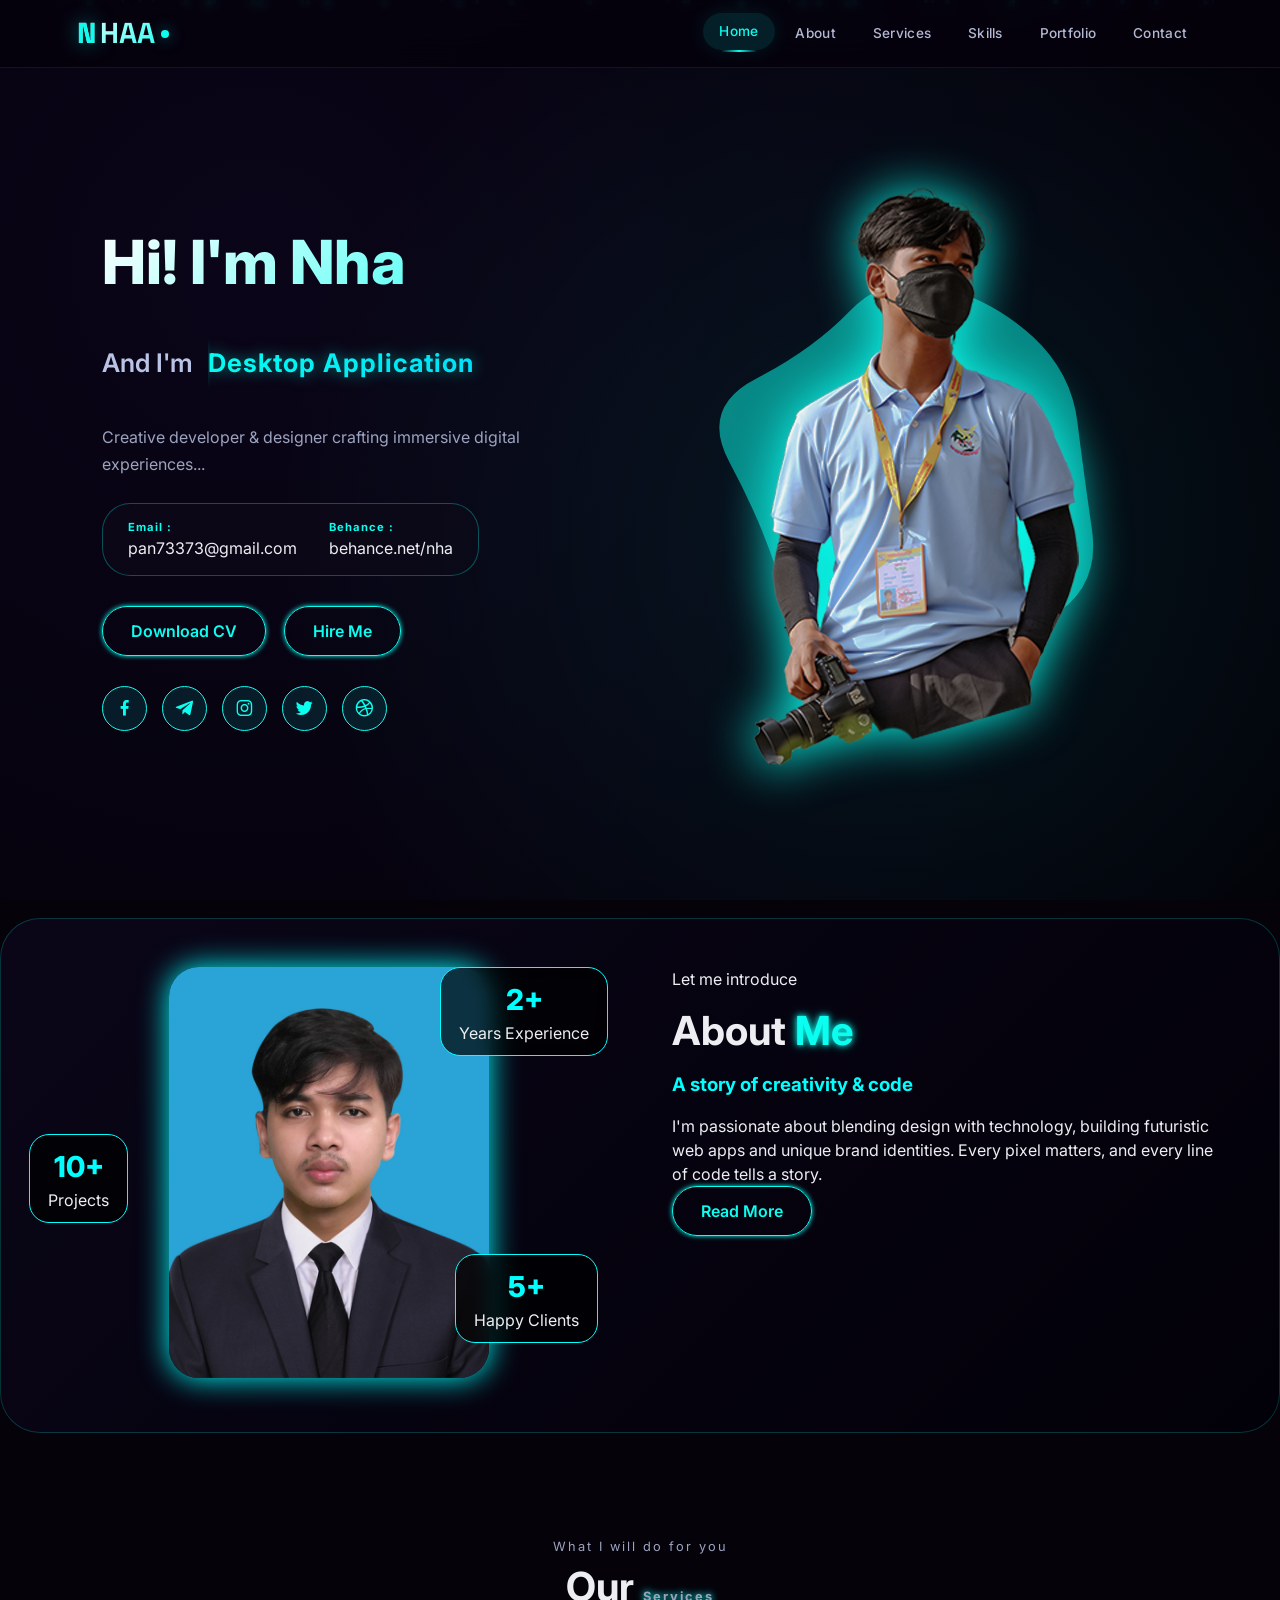
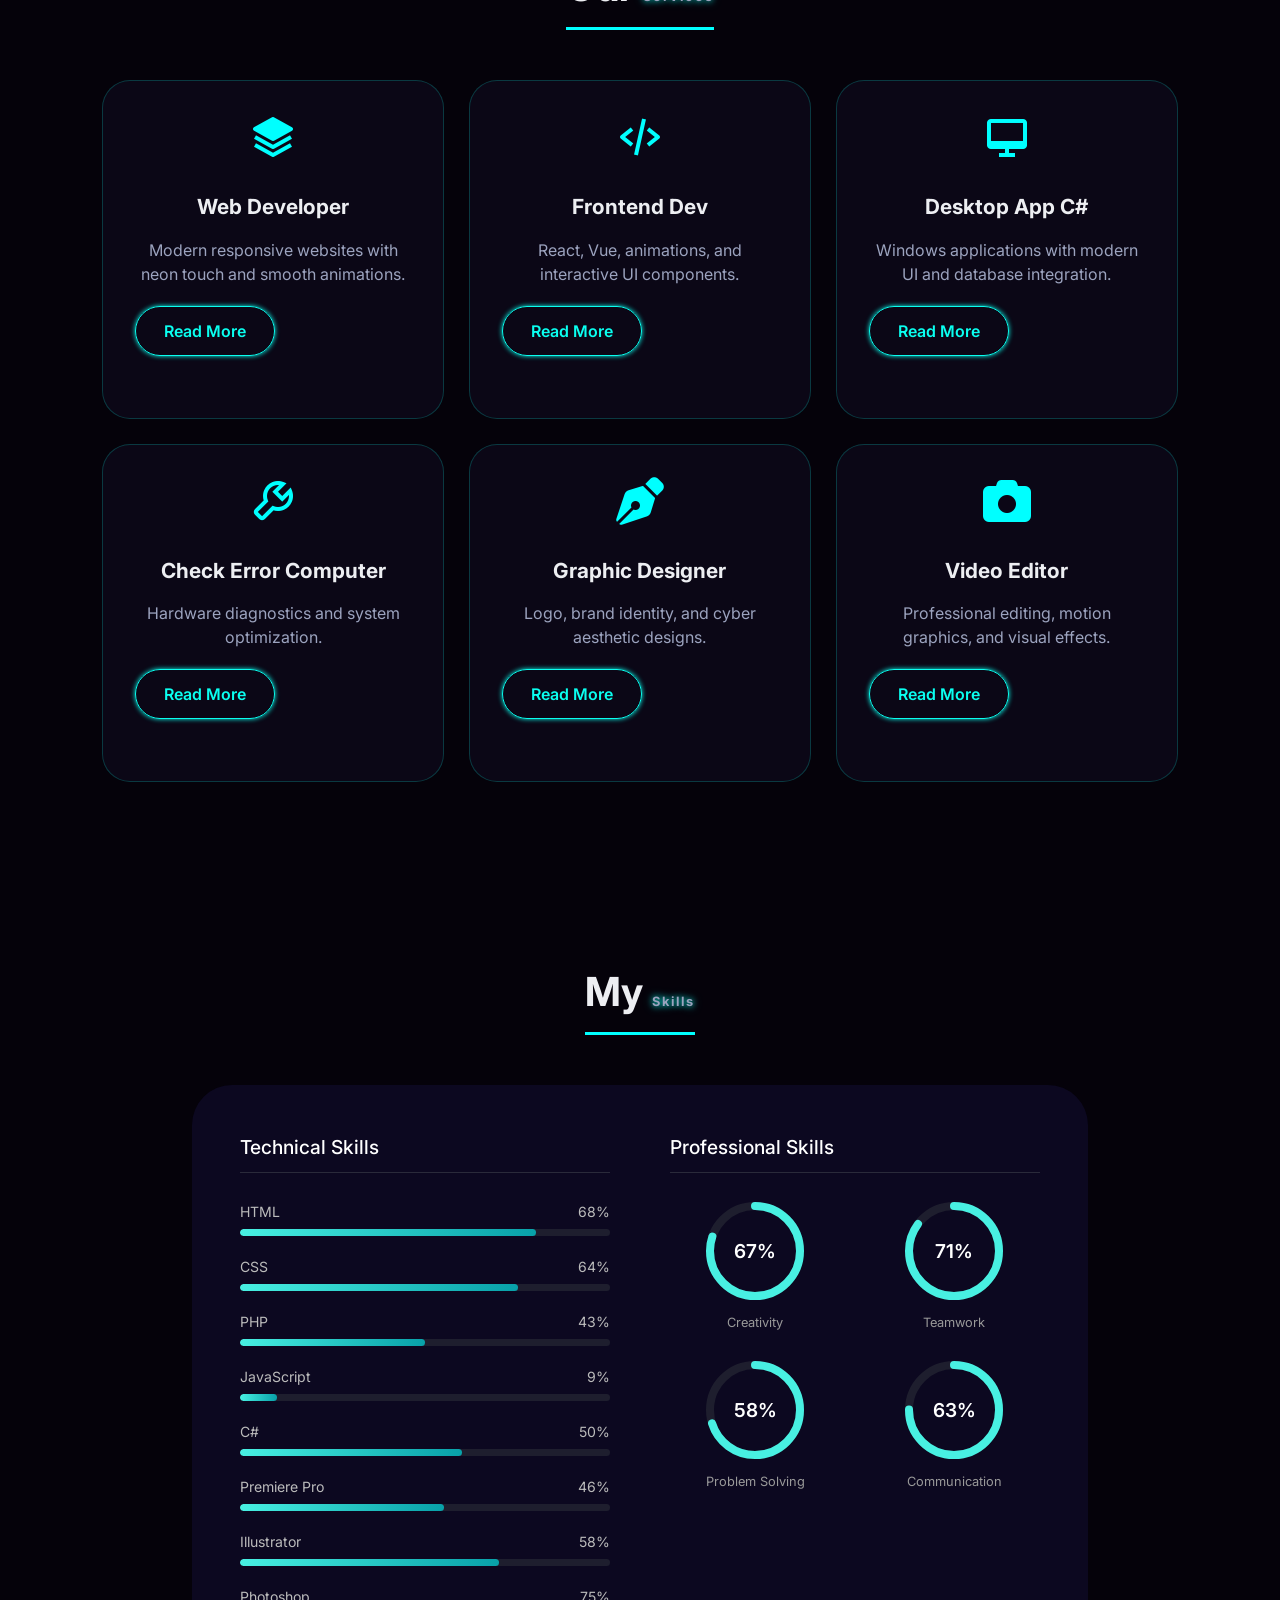
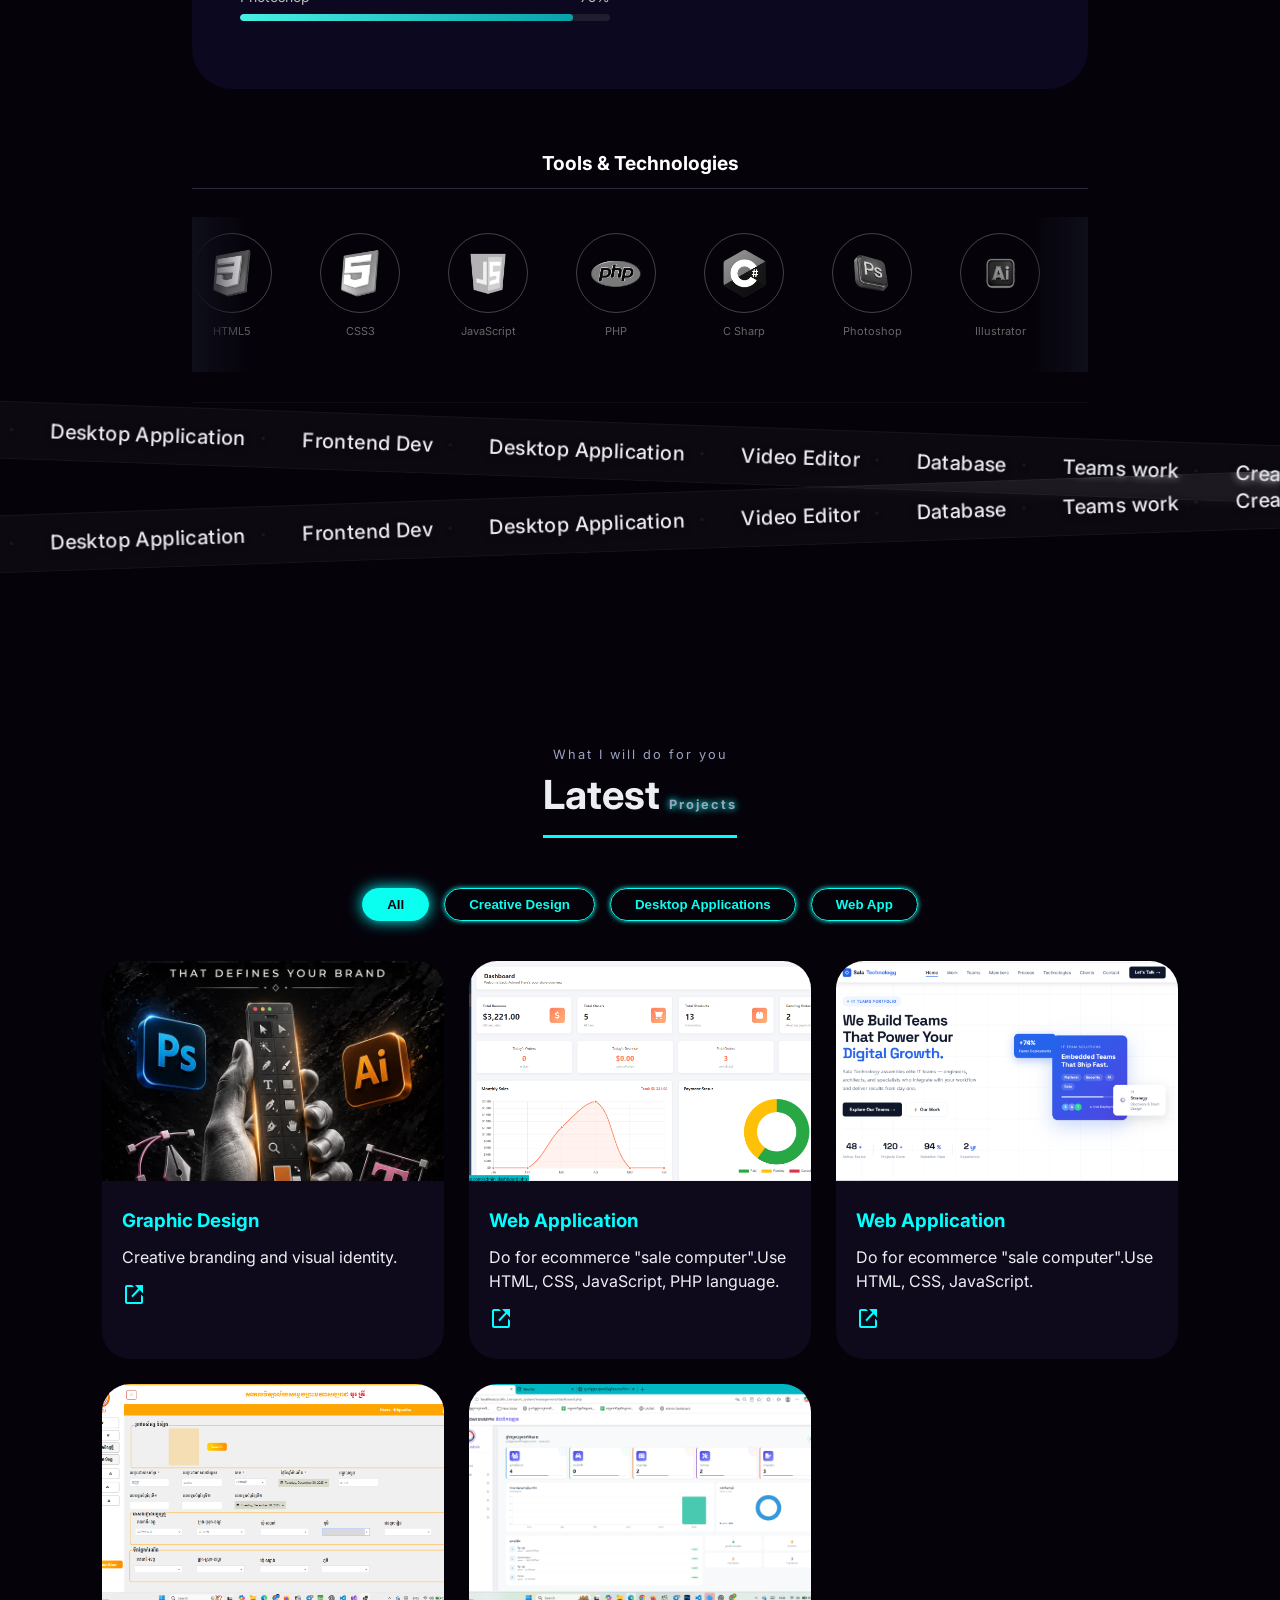
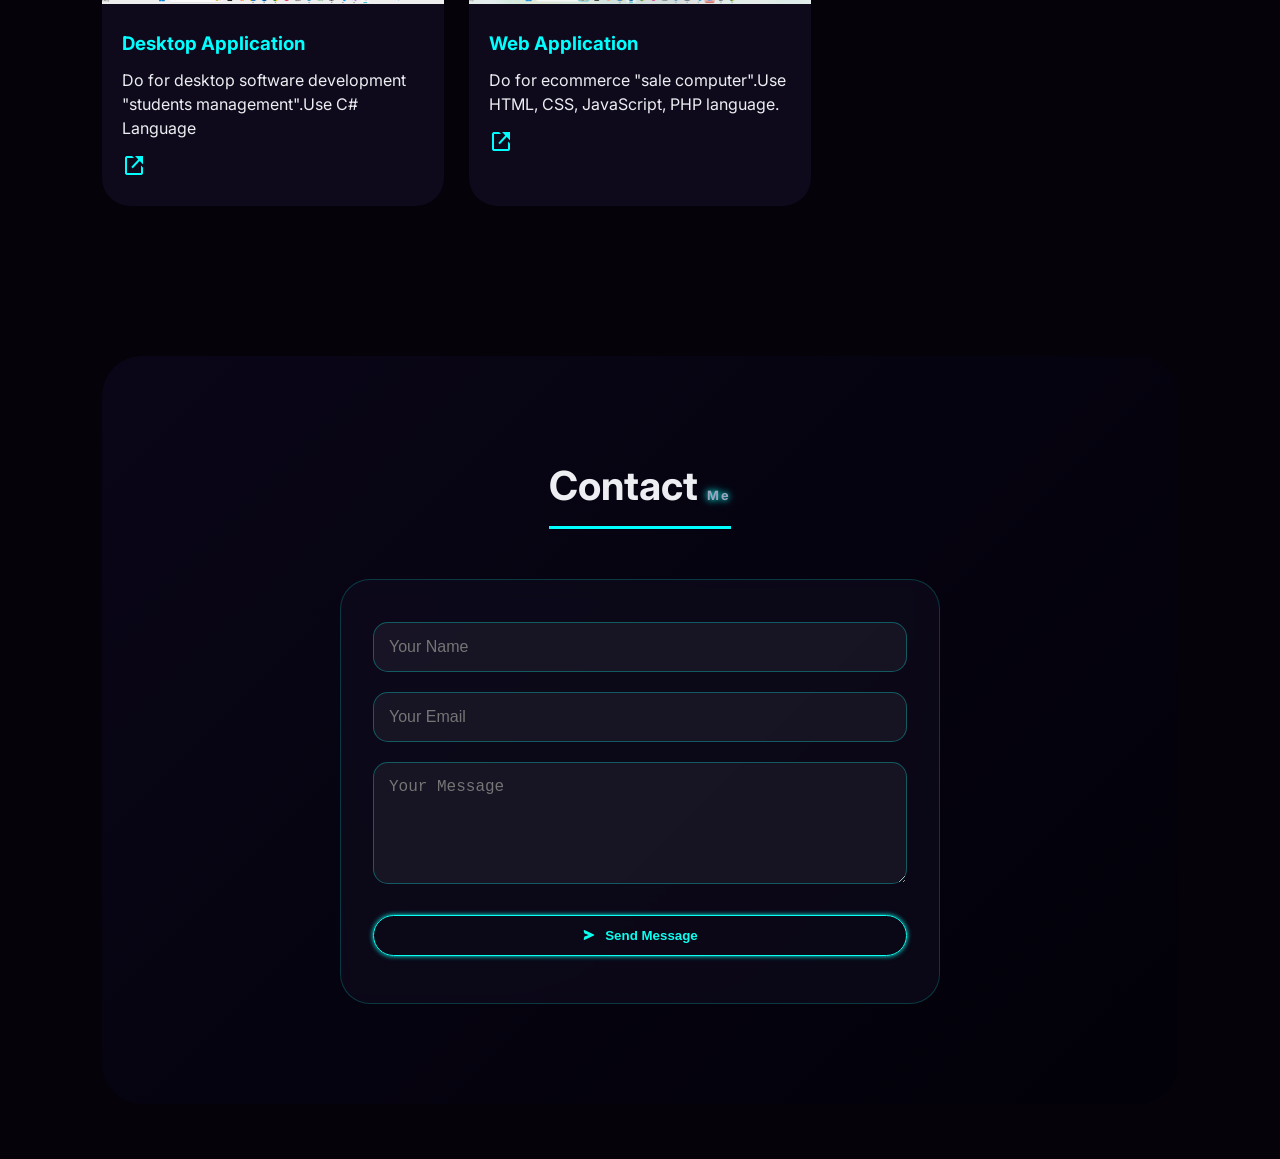
==== commit 27501c7d: "update web app" ====
--- a/index.html
+++ b/index.html
@@ -350,6 +350,14 @@
             <a href="https://salecomputer.infinityfreeapp.com/#"><i class='bx bx-link-external'></i></a>
           </div>
         </div>
+        <div class="port-box" data-category="webapp">
+          <div class="port-image"><img src="image/websitsala.png" alt="project"></div>
+          <div class="port-content">
+            <h3>Web Application</h3>
+            <p>Do for ecommerce "sale computer".Use HTML, CSS, JavaScript.</p>
+            <a href="https://sala-technology.vercel.app/#"><i class='bx bx-link-external'></i></a>
+          </div>
+        </div>
         <div class="port-box" data-category="interaction">
           <div class="port-image"><img src="image/desktop App.png" alt="project"></div>
           <div class="port-content">
@@ -358,7 +366,7 @@
             <a href="#"><i class='bx bx-link-external'></i></a>
           </div>
         </div>
-        <div class="port-box" data-category="interaction">
+        <div class="port-box" data-category="webapp">
           <div class="port-image"><img src="image/Wep_App.png" alt="project"></div>
           <div class="port-content">
             <h3>Web Application</h3>
--- a/style.css
+++ b/style.css
@@ -148,28 +148,6 @@
 }
 
 /* ========== HEADER ========== */
-header {
-  position: fixed;
-  top: 0;
-  width: 100%;
-  padding: 18px 8%;
-  display: flex;
-  justify-content: space-between;
-  align-items: center;
-  background: rgba(5, 2, 12, 0.75);
-  backdrop-filter: blur(16px);
-  border-bottom: 1px solid rgba(10, 255, 240, 0.3);
-  z-index: 1000;
-}
-.logo {
-  font-family: 'Space Grotesk', monospace;
-  font-size: 2rem;
-  font-weight: 800;
-  background: linear-gradient(135deg, #fff, #0afff0);
-  -webkit-background-clip: text;
-  background-clip: text;
-  color: transparent;
-}
 /* ============================================================
    HEADER - MAIN STYLES
    ============================================================ */
@@ -179,11 +157,11 @@
   top: 0;
   left: 0;
   width: 100%;
-  padding: 12px 8%;
+  padding: 12px 6%;
   display: flex;
   justify-content: space-between;
   align-items: center;
-  background: rgba(5, 2, 12, 0.7);
+  background: rgba(5, 2, 12, 0.85);
   backdrop-filter: blur(20px);
   -webkit-backdrop-filter: blur(20px);
   border-bottom: 1px solid rgba(10, 255, 240, 0.1);
@@ -193,19 +171,15 @@
 
 /* ─── Header on Scroll ─── */
 header.scrolled {
-  padding: 8px 8%;
-  background: rgba(5, 2, 12, 0.92);
-  border-bottom: 1px solid rgba(10, 255, 240, 0.25);
-  box-shadow: 0 4px 30px rgba(0, 0, 0, 0.5);
-}
-
-header.scrolled .logo {
-  font-size: 1.6rem;
+  padding: 8px 6%;
+  background: rgba(5, 2, 12, 0.95);
+  border-bottom: 1px solid rgba(10, 255, 240, 0.2);
+  box-shadow: 0 4px 30px rgba(0, 0, 0, 0.6);
 }
 
 /* ─── Header Animation on Load ─── */
 header {
-  animation: slideDown 0.8s cubic-bezier(0.4, 0, 0.2, 1) forwards;
+  animation: slideDown 0.6s cubic-bezier(0.4, 0, 0.2, 1) forwards;
 }
 
 @keyframes slideDown {
@@ -225,7 +199,7 @@
 
 .logo {
   font-family: 'Space Grotesk', monospace;
-  font-size: 2rem;
+  font-size: 1.8rem;
   font-weight: 800;
   background: linear-gradient(135deg, #ffffff 0%, #0afff0 100%);
   -webkit-background-clip: text;
@@ -236,7 +210,8 @@
   cursor: pointer;
   display: flex;
   align-items: center;
-  gap: 6px;
+  gap: 4px;
+  z-index: 1001;
 }
 
 .logo .neon {
@@ -276,16 +251,8 @@
   }
 }
 
-.logo:hover {
-  transform: scale(1.05);
-}
-
-.logo:hover .logo-dot {
-  animation: dotPulse 0.6s ease-in-out infinite;
-}
-
 /* ============================================================
-   NAVIGATION
+   NAVIGATION - DESKTOP
    ============================================================ */
 
 .nav-wrapper {
@@ -295,20 +262,40 @@
 
 .navlist {
   display: flex;
-  gap: 0.5rem;
+  gap: 0.3rem;
   list-style: none;
   align-items: center;
 }
 
 .navlist li {
   position: relative;
+  opacity: 0;
+  animation: navFadeIn 0.5s ease forwards;
+}
+
+.navlist li:nth-child(1) { animation-delay: 0.1s; }
+.navlist li:nth-child(2) { animation-delay: 0.15s; }
+.navlist li:nth-child(3) { animation-delay: 0.2s; }
+.navlist li:nth-child(4) { animation-delay: 0.25s; }
+.navlist li:nth-child(5) { animation-delay: 0.3s; }
+.navlist li:nth-child(6) { animation-delay: 0.35s; }
+
+@keyframes navFadeIn {
+  0% {
+    opacity: 0;
+    transform: translateY(-15px) scale(0.9);
+  }
+  100% {
+    opacity: 1;
+    transform: translateY(0) scale(1);
+  }
 }
 
 .navlist li a {
   color: #b3b9d2;
   font-weight: 500;
-  font-size: 0.9rem;
-  padding: 8px 20px;
+  font-size: 0.85rem;
+  padding: 8px 16px;
   border-radius: 40px;
   text-decoration: none;
   transition: all 0.3s cubic-bezier(0.4, 0, 0.2, 1);
@@ -323,7 +310,7 @@
   position: absolute;
   inset: 0;
   border-radius: 40px;
-  background: rgba(10, 255, 240, 0.1);
+  background: rgba(10, 255, 240, 0.08);
   transform: scale(0.8);
   opacity: 0;
   transition: all 0.3s cubic-bezier(0.4, 0, 0.2, 1);
@@ -343,9 +330,9 @@
 
 /* ─── Nav Link Active State ─── */
 .navlist li a.active {
-  background: rgba(10, 255, 240, 0.15);
+  background: rgba(10, 255, 240, 0.12);
   color: #0afff0;
-  box-shadow: 0 0 20px rgba(10, 255, 240, 0.15), inset 0 0 20px rgba(10, 255, 240, 0.05);
+  box-shadow: 0 0 20px rgba(10, 255, 240, 0.1);
   transform: translateY(-2px);
 }
 
@@ -355,7 +342,7 @@
   bottom: -2px;
   left: 50%;
   transform: translateX(-50%);
-  width: 60%;
+  width: 50%;
   height: 2px;
   background: linear-gradient(90deg, transparent, #0afff0, transparent);
   border-radius: 2px;
@@ -364,53 +351,12 @@
 
 @keyframes activeLinePulse {
   0%, 100% {
-    width: 60%;
+    width: 50%;
     opacity: 1;
   }
   50% {
-    width: 100%;
+    width: 80%;
     opacity: 0.5;
-  }
-}
-
-/* ─── Nav Link Hover Glow Ring ─── */
-.navlist li a::after {
-  content: '';
-  position: absolute;
-  inset: -2px;
-  border-radius: 42px;
-  background: transparent;
-  border: 1px solid transparent;
-  transition: all 0.4s ease;
-  pointer-events: none;
-}
-
-.navlist li a:hover::after {
-  border-color: rgba(10, 255, 240, 0.3);
-  box-shadow: 0 0 30px rgba(10, 255, 240, 0.1);
-}
-
-/* ─── Nav Item Animation on Load ─── */
-.navlist li {
-  opacity: 0;
-  animation: navFadeIn 0.5s ease forwards;
-}
-
-.navlist li:nth-child(1) { animation-delay: 0.1s; }
-.navlist li:nth-child(2) { animation-delay: 0.15s; }
-.navlist li:nth-child(3) { animation-delay: 0.2s; }
-.navlist li:nth-child(4) { animation-delay: 0.25s; }
-.navlist li:nth-child(5) { animation-delay: 0.3s; }
-.navlist li:nth-child(6) { animation-delay: 0.35s; }
-
-@keyframes navFadeIn {
-  0% {
-    opacity: 0;
-    transform: translateY(-20px) scale(0.9);
-  }
-  100% {
-    opacity: 1;
-    transform: translateY(0) scale(1);
   }
 }
 
@@ -426,27 +372,36 @@
   padding: 5px;
   z-index: 1001;
   transition: all 0.3s ease;
+  background: rgba(10, 255, 240, 0.05);
+  border-radius: 8px;
+  padding: 8px 10px;
+  border: 1px solid rgba(10, 255, 240, 0.1);
 }
 
 .menu-toggle span {
   display: block;
-  width: 28px;
-  height: 3px;
+  width: 26px;
+  height: 2.5px;
   background: #0afff0;
   border-radius: 3px;
   transition: all 0.3s cubic-bezier(0.4, 0, 0.2, 1);
   transform-origin: center;
-  box-shadow: 0 0 10px rgba(10, 255, 240, 0.2);
+  box-shadow: 0 0 10px rgba(10, 255, 240, 0.15);
+}
+
+.menu-toggle:hover {
+  background: rgba(10, 255, 240, 0.1);
+  border-color: rgba(10, 255, 240, 0.2);
 }
 
 .menu-toggle:hover span {
-  box-shadow: 0 0 20px rgba(10, 255, 240, 0.4);
+  box-shadow: 0 0 20px rgba(10, 255, 240, 0.3);
 }
 
 /* ─── Hamburger Animation to X ─── */
 .menu-toggle.active span:nth-child(1) {
-  transform: rotate(45deg) translate(5px, 6px);
-  width: 28px;
+  transform: rotate(45deg) translate(5px, 5px);
+  width: 26px;
 }
 
 .menu-toggle.active span:nth-child(2) {
@@ -455,12 +410,12 @@
 }
 
 .menu-toggle.active span:nth-child(3) {
-  transform: rotate(-45deg) translate(5px, -6px);
-  width: 28px;
+  transform: rotate(-45deg) translate(5px, -5px);
+  width: 26px;
 }
 
 /* ============================================================
-   MOBILE NAVIGATION
+   MOBILE NAVIGATION - FIXED
    ============================================================ */
 
 @media (max-width: 900px) {
@@ -472,16 +427,17 @@
     position: fixed;
     top: 0;
     right: -100%;
-    width: 320px;
+    width: 300px;
     height: 100vh;
-    background: rgba(5, 2, 12, 0.95);
+    background: rgba(5, 2, 12, 0.97);
     backdrop-filter: blur(30px);
     -webkit-backdrop-filter: blur(30px);
     border-left: 1px solid rgba(10, 255, 240, 0.1);
-    padding: 80px 30px 30px;
+    padding: 80px 25px 30px;
     transition: all 0.5s cubic-bezier(0.4, 0, 0.2, 1);
     z-index: 999;
     overflow-y: auto;
+    box-shadow: -10px 0 40px rgba(0, 0, 0, 0.5);
   }
 
   .nav-wrapper.active {
@@ -499,6 +455,7 @@
     opacity: 0;
     transform: translateX(30px);
     transition: all 0.4s ease;
+    animation: none;
   }
 
   .nav-wrapper.active .navlist li {
@@ -516,26 +473,34 @@
   .navlist li a {
     display: block;
     width: 100%;
-    padding: 14px 24px;
-    font-size: 1.05rem;
-    text-align: center;
-    border-radius: 16px;
+    padding: 14px 20px;
+    font-size: 1rem;
+    text-align: left;
+    border-radius: 12px;
     background: rgba(255, 255, 255, 0.03);
     border: 1px solid rgba(255, 255, 255, 0.05);
+    transition: all 0.3s ease;
   }
 
   .navlist li a::before {
     display: none;
   }
 
+  .navlist li a::after {
+    display: none !important;
+  }
+
   .navlist li a:hover {
-    background: rgba(10, 255, 240, 0.1);
-    transform: translateX(5px);
+    background: rgba(10, 255, 240, 0.08);
+    transform: translateX(8px);
+    border-color: rgba(10, 255, 240, 0.15);
   }
 
   .navlist li a.active {
-    background: rgba(10, 255, 240, 0.15);
+    background: rgba(10, 255, 240, 0.12);
     border-color: rgba(10, 255, 240, 0.2);
+    color: #0afff0;
+    transform: translateX(8px);
   }
 
   .navlist li a.active::after {
@@ -562,20 +527,20 @@
 }
 
 /* ============================================================
-   RESPONSIVE ADJUSTMENTS
+   SMALLER MOBILE
    ============================================================ */
 
 @media (max-width: 500px) {
   header {
-    padding: 10px 5%;
+    padding: 10px 4%;
   }
 
   header.scrolled {
-    padding: 6px 5%;
+    padding: 6px 4%;
   }
 
   .logo {
-    font-size: 1.5rem;
+    font-size: 1.4rem;
   }
 
   .logo-dot {
@@ -589,8 +554,27 @@
   }
 
   .navlist li a {
-    padding: 12px 18px;
-    font-size: 0.95rem;
+    padding: 12px 16px;
+    font-size: 0.9rem;
+  }
+
+  .menu-toggle {
+    padding: 6px 8px;
+  }
+
+  .menu-toggle span {
+    width: 22px;
+    height: 2px;
+  }
+
+  .menu-toggle.active span:nth-child(1) {
+    transform: rotate(45deg) translate(4px, 4px);
+    width: 22px;
+  }
+
+  .menu-toggle.active span:nth-child(3) {
+    transform: rotate(-45deg) translate(4px, -4px);
+    width: 22px;
   }
 }
 
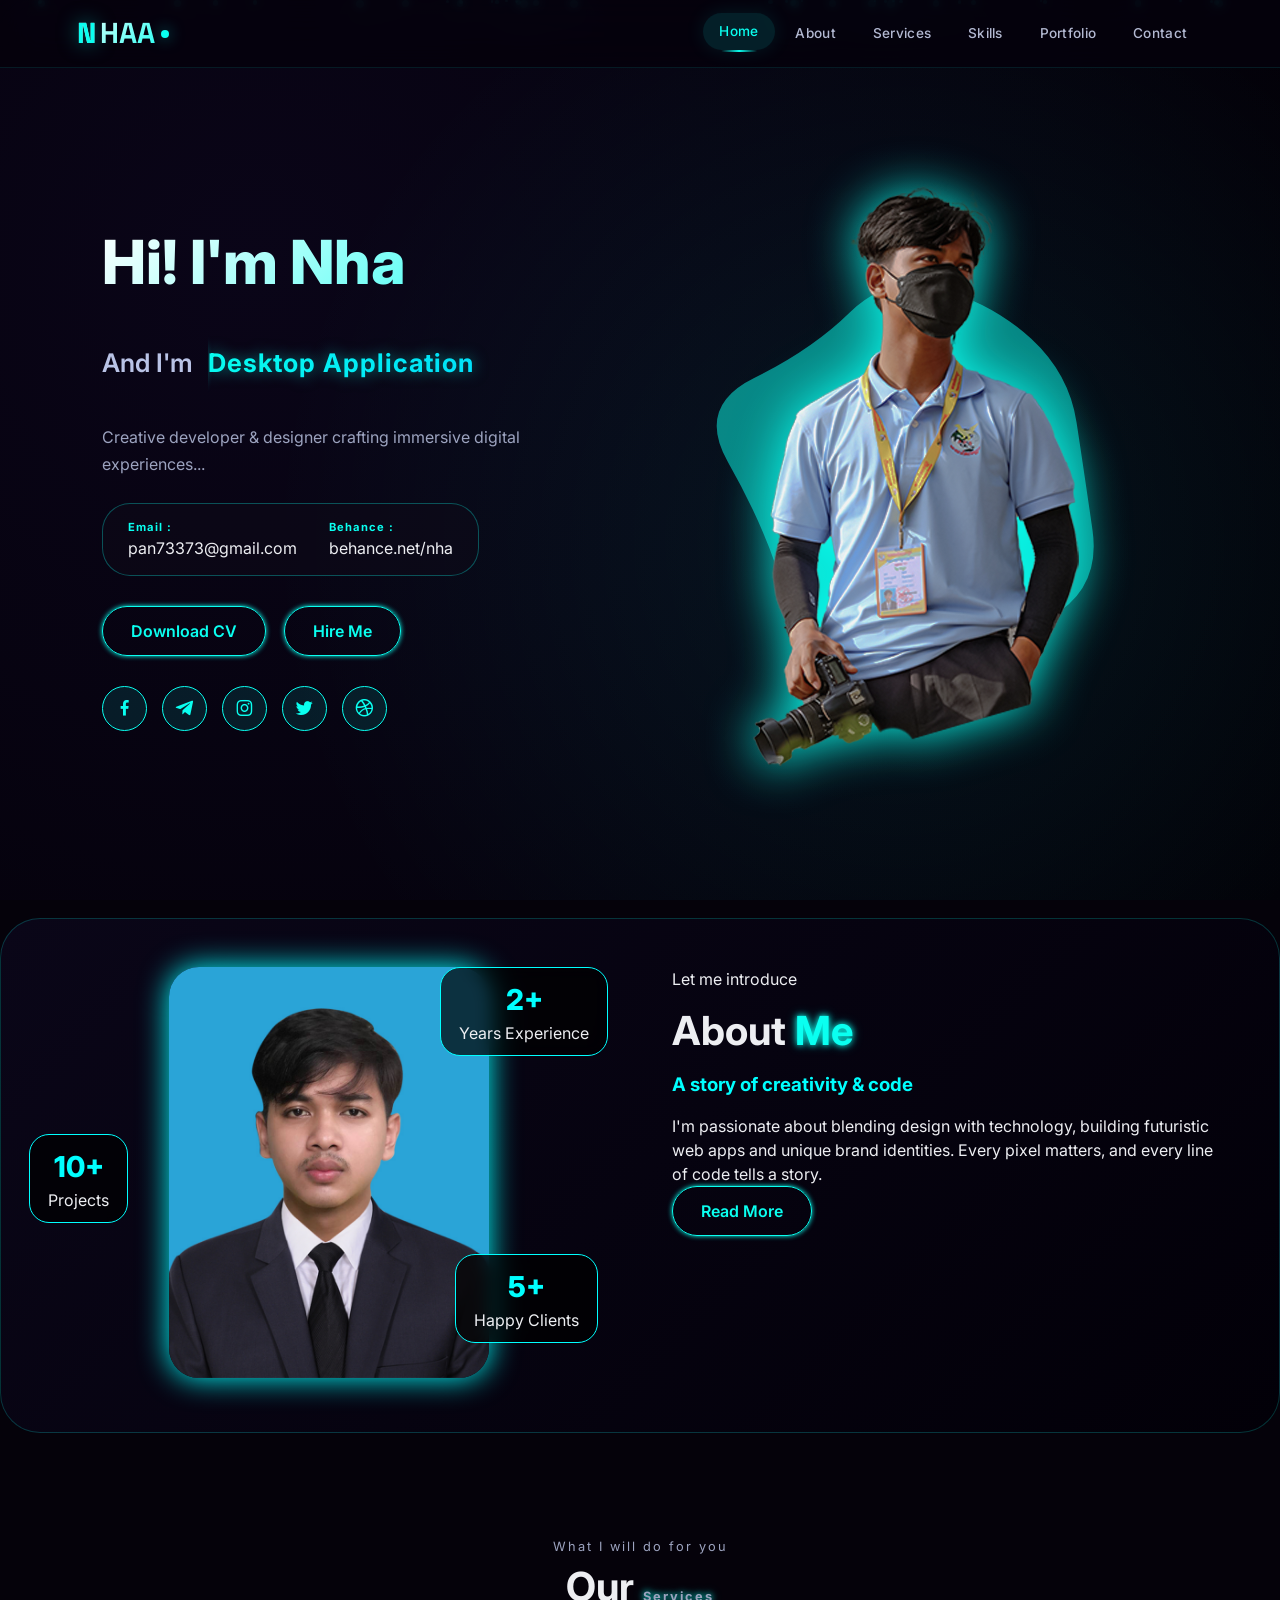
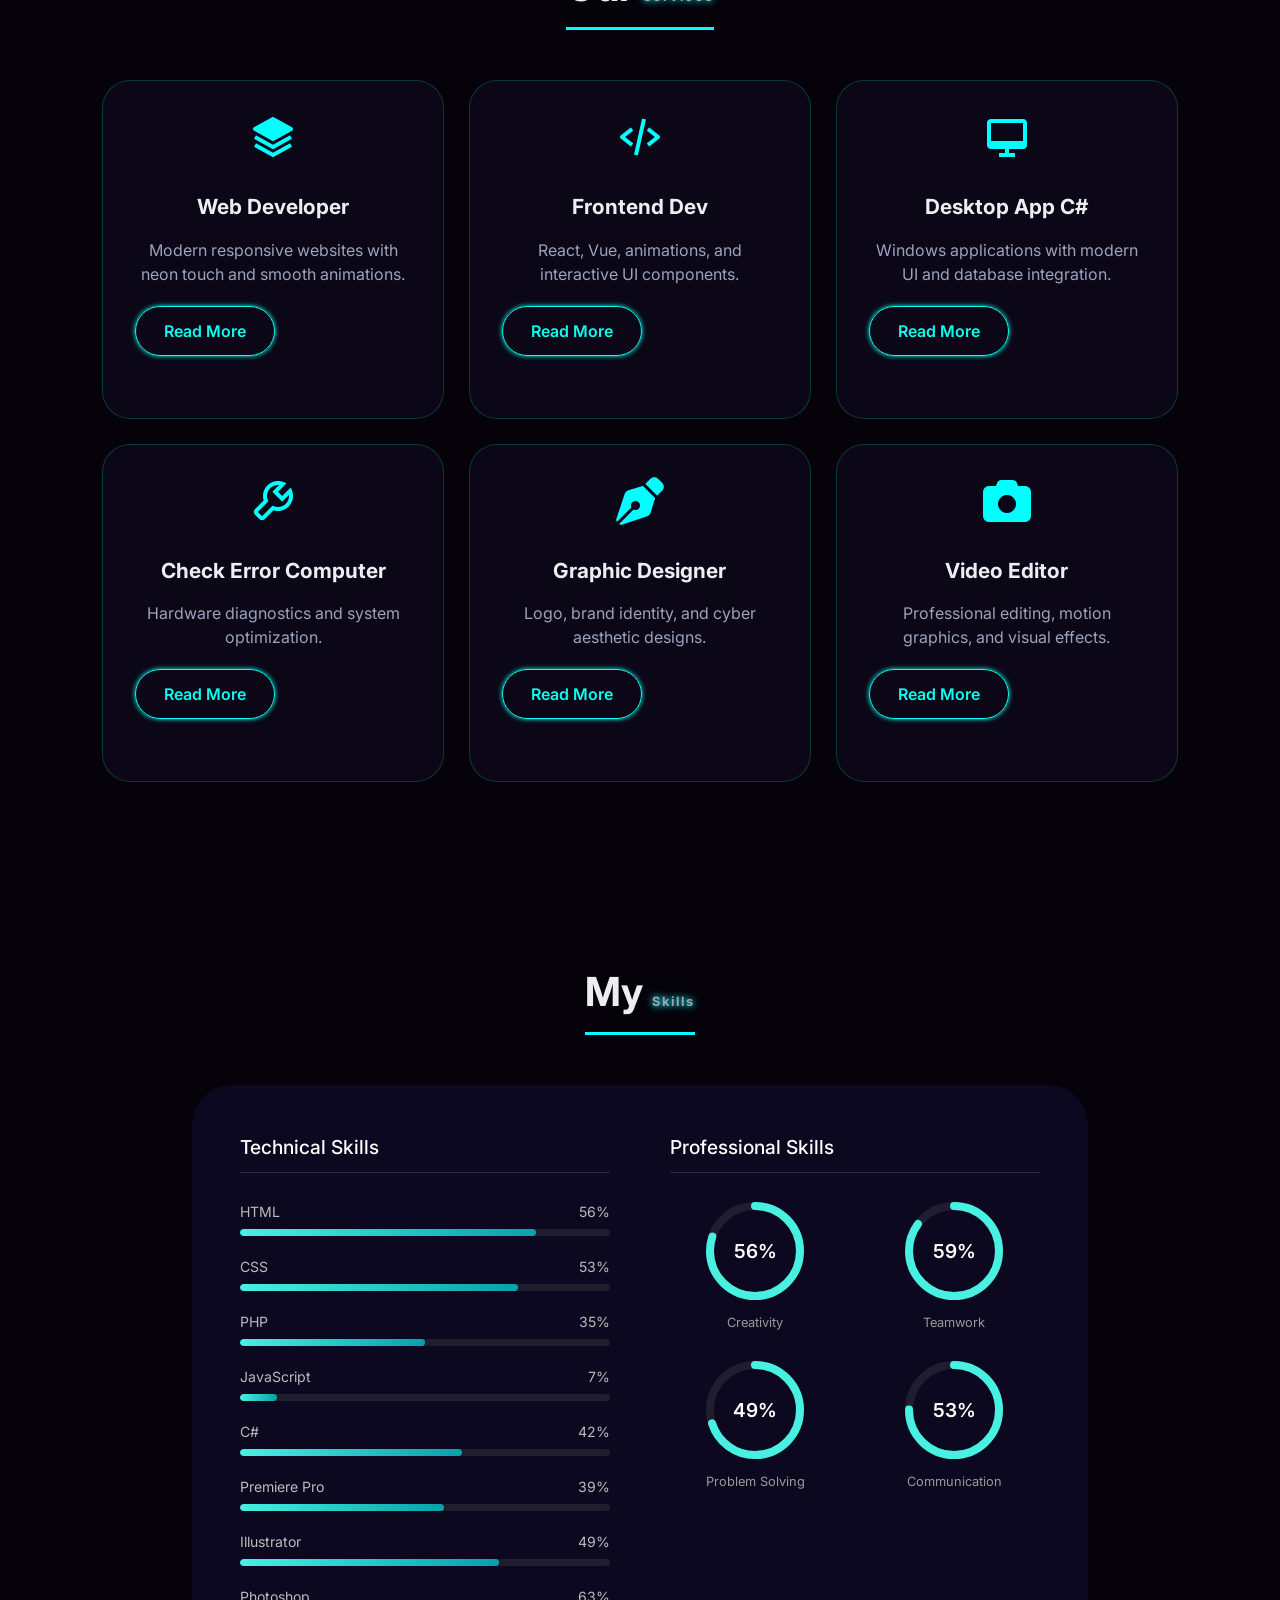
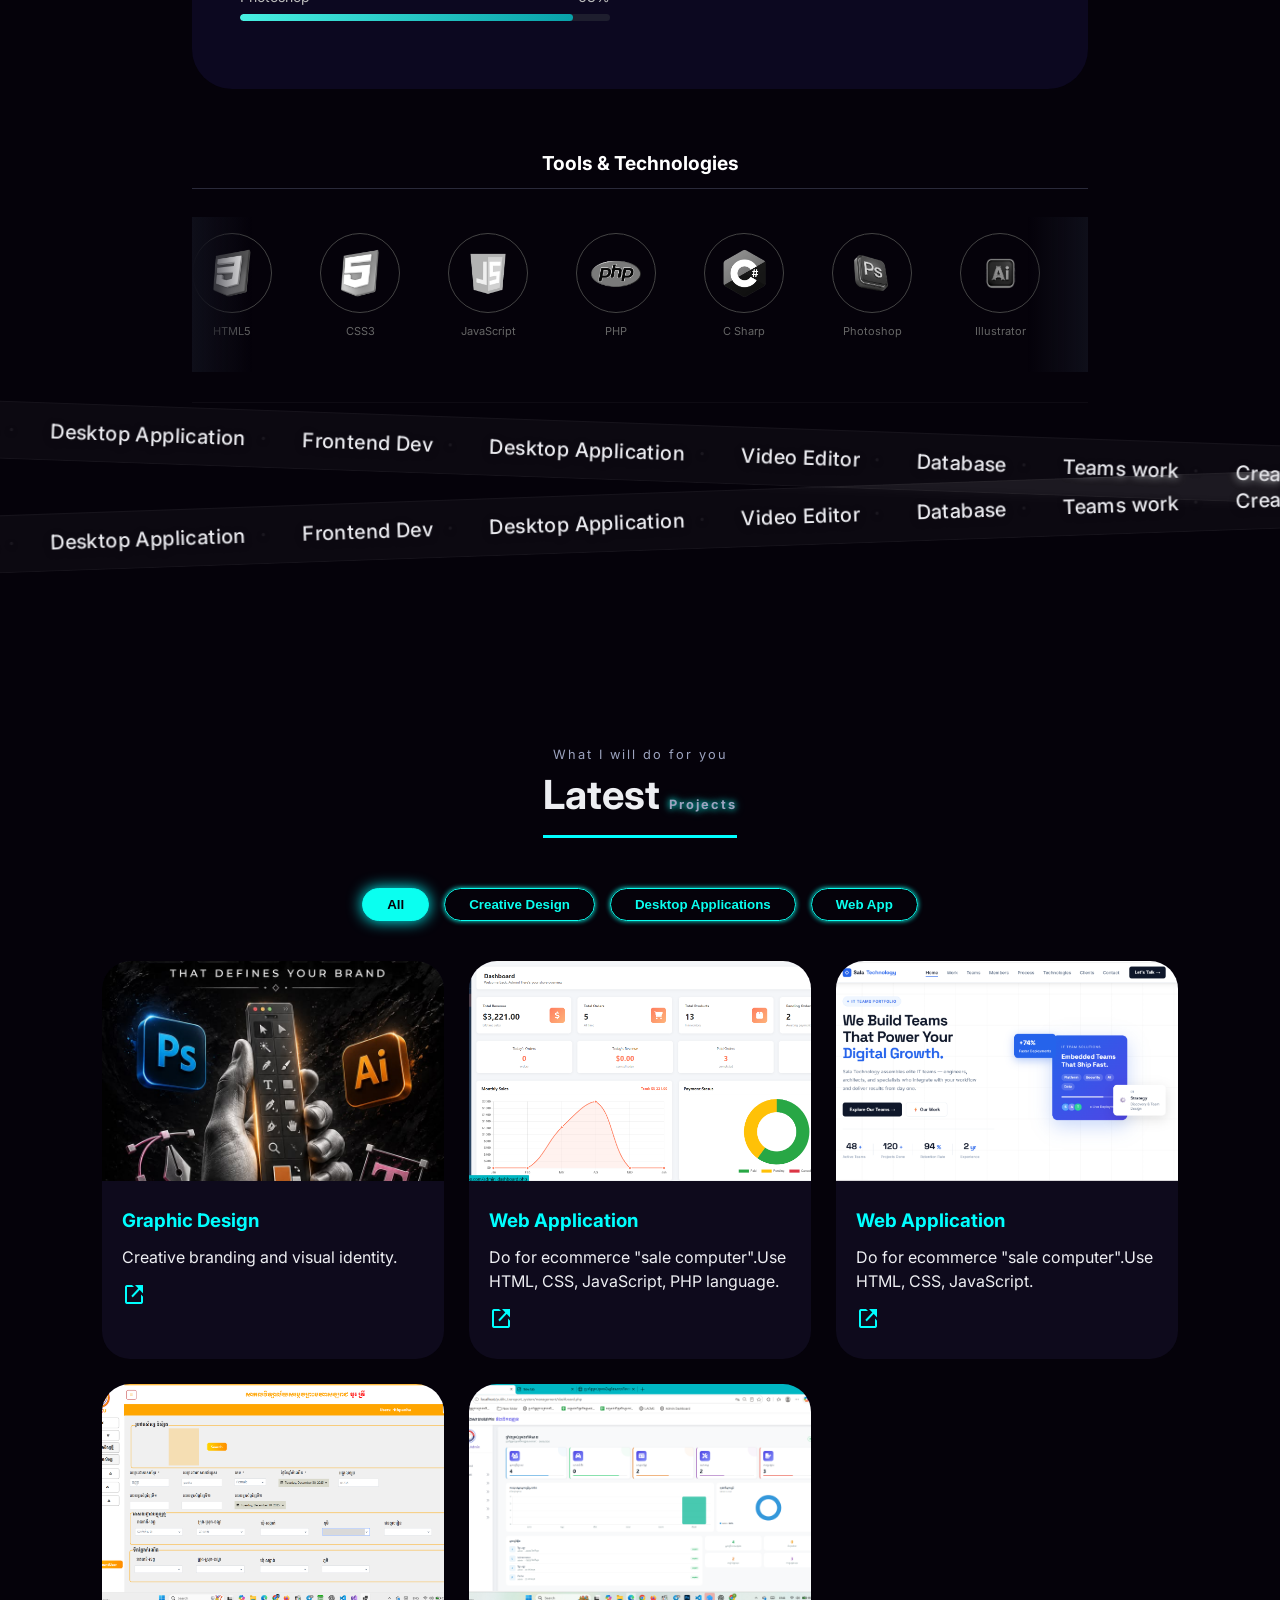
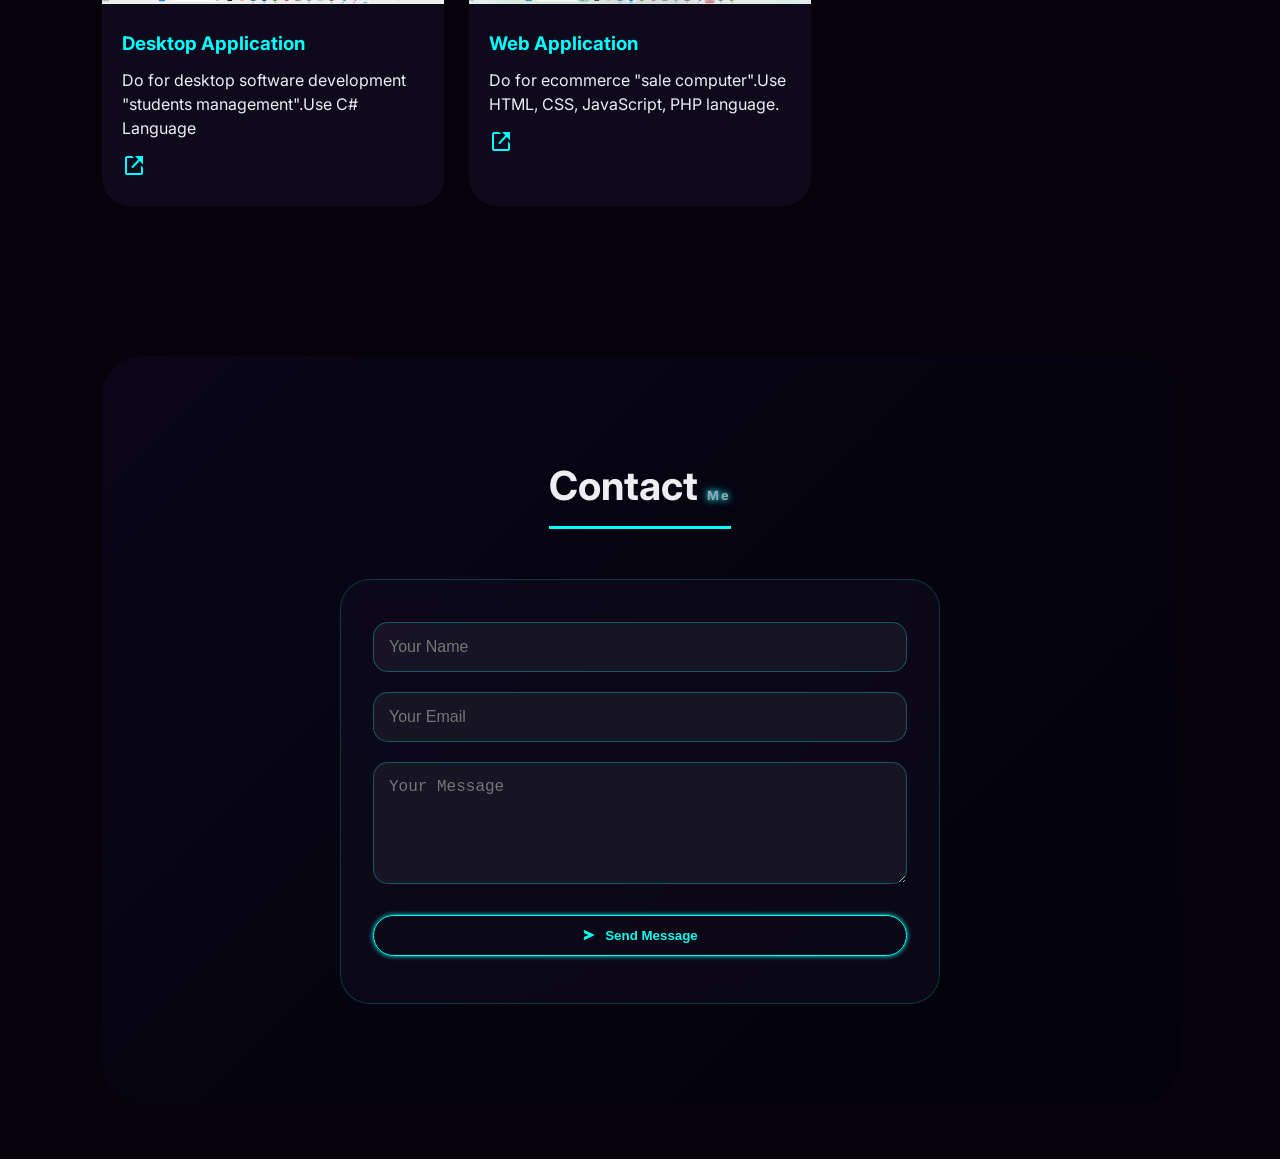
==== commit 0370dc46: "update hmtl script style" ====
--- a/index.html
+++ b/index.html
@@ -17,6 +17,7 @@
   <div class="animated-bg"></div>
   <div class="particles" id="particles"></div>
 
+  
   <!-- ===== PAGE LOADER ===== -->
   <div id="pageLoader">
     <div class="loader-content">
@@ -56,7 +57,7 @@
 
   <!-- ===== HOME SECTION ===== -->
   <section id="home" class="home">
-    <div class="home-content">
+    <div class="home-content reveal">
       <h1>Hi! I'm Nha</h1>
       <div class="change-text">
         <h3>And I'm</h3>
@@ -117,9 +118,9 @@
   <section id="about" class="about">
     <div class="image-about">
       <img src="image/panha.jpg" alt="about">
-      <div class="info-about1"><span>2+</span><p>Years Experience</p></div>
-      <div class="info-about2"><span>10+</span><p>Projects</p></div>
-      <div class="info-about3"><span>5+</span><p>Happy Clients</p></div>
+      <div class="info-about1 reveal"><span>2+</span><p>Years Experience</p></div>
+      <div class="info-about2 reveal" data-delay="100"><span>10+</span><p>Projects</p></div>
+      <div class="info-about3 reveal" data-delay="160"><span>5+</span><p>Happy Clients</p></div>
     </div>
     <div class="about-content">
       <p>Let me introduce</p>
@@ -132,42 +133,42 @@
 
   <!-- ===== SERVICES SECTION ===== -->
   <section id="service">
-    <div class="main-text">
+    <div class="main-text reveal">
       <span>What I will do for you</span><br>
       <h2>Our <span class="neon">Services</span></h2>
     </div>
     <div class="section-service">
-      <div class="service-box">
+      <div class="service-box reveal">
         <i class='bx bxs-layer service-icon'></i>
         <h3>Web Developer</h3>
         <p>Modern responsive websites with neon touch and smooth animations.</p>
         <div class="btn-box service-btn"><a href="#" class="btn">Read More</a></div>
       </div>
-      <div class="service-box">
+      <div class="service-box reveal" data-delay="100">
         <i class='bx bx-code-alt service-icon'></i>
         <h3>Frontend Dev</h3>
         <p>React, Vue, animations, and interactive UI components.</p>
         <div class="btn-box service-btn"><a href="#" class="btn">Read More</a></div>
       </div>
-      <div class="service-box">
+      <div class="service-box reveal" data-delay="100">
         <i class='bx bx-desktop service-icon'></i>
         <h3>Desktop App C#</h3>
         <p>Windows applications with modern UI and database integration.</p>
         <div class="btn-box service-btn"><a href="#" class="btn">Read More</a></div>
       </div>
-      <div class="service-box">
+      <div class="service-box reveal" data-delay="160">
         <i class='bx bx-wrench service-icon'></i>
         <h3>Check Error Computer</h3>
         <p>Hardware diagnostics and system optimization.</p>
         <div class="btn-box service-btn"><a href="#" class="btn">Read More</a></div>
       </div>
-      <div class="service-box">
+      <div class="service-box reveal" data-delay="220">
         <i class="fa-solid fa-pen-nib service-icon"></i>
         <h3>Graphic Designer</h3>
         <p>Logo, brand identity, and cyber aesthetic designs.</p>
         <div class="btn-box service-btn"><a href="#" class="btn">Read More</a></div>
       </div>
-      <div class="service-box">
+      <div class="service-box reveal" data-delay="280">
         <i class="fa-solid fa-camera service-icon"></i>
         <h3>Video Editor</h3>
         <p>Professional editing, motion graphics, and visual effects.</p>
@@ -322,7 +323,7 @@
 
   <!-- ===== PORTFOLIO SECTION ===== -->
   <section id="portfolio">
-    <div class="main-text">
+    <div class="main-text reveal">
       <span>What I will do for you</span><br>
       <h2>Latest <span class="neon">Projects</span></h2>
     </div>
@@ -334,7 +335,7 @@
         <button class="btn filter-btn" data-filter="webapp">Web App</button>
       </div>
       <div class="profolio">
-        <div class="port-box" data-category="product">
+        <div class="port-box reveal" data-category="product">
           <div class="port-image"><img src="image/Epic Graphic Design Services.jpg" alt="project"></div>
           <div class="port-content">
             <h3>Graphic Design</h3>
@@ -342,7 +343,7 @@
             <a href="design.html"><i class='bx bx-link-external'></i></a>
           </div>
         </div>
-        <div class="port-box" data-category="webapp">
+        <div class="port-box reveal" data-category="webapp">
           <div class="port-image"><img src="image/Web Application.png" alt="project"></div>
           <div class="port-content">
             <h3>Web Application</h3>
@@ -350,7 +351,7 @@
             <a href="https://salecomputer.infinityfreeapp.com/#"><i class='bx bx-link-external'></i></a>
           </div>
         </div>
-        <div class="port-box" data-category="webapp">
+        <div class="port-box reveal" data-category="webapp">
           <div class="port-image"><img src="image/websitsala.png" alt="project"></div>
           <div class="port-content">
             <h3>Web Application</h3>
@@ -358,20 +359,21 @@
             <a href="https://sala-technology.vercel.app/#"><i class='bx bx-link-external'></i></a>
           </div>
         </div>
-        <div class="port-box" data-category="interaction">
+        <div class="port-box reveal" data-category="interaction">
           <div class="port-image"><img src="image/desktop App.png" alt="project"></div>
           <div class="port-content">
             <h3>Desktop Application</h3>
-            <p>Do for desktop software development "students management".Use C# Language</p>
+            <p>Do for desktop software development "students management".Use C#
+               Language</p>
             <a href="#"><i class='bx bx-link-external'></i></a>
           </div>
         </div>
-        <div class="port-box" data-category="webapp">
+        <div class="port-box reveal" data-category="webapp">
           <div class="port-image"><img src="image/Wep_App.png" alt="project"></div>
           <div class="port-content">
             <h3>Web Application</h3>
             <p>Do for ecommerce "sale computer".Use HTML, CSS, JavaScript, PHP language.</p>
-            <a href="#"><i class='bx bx-link-external'></i></a>
+            <a href="http://transportsystem.infinityfreeapp.com/#"><i class='bx bx-link-external'></i></a>
           </div>
         </div>
       </div>
--- a/style.css
+++ b/style.css
@@ -99,6 +99,22 @@
   0%, 100% { transform: scale(1); opacity: 1; }
   50% { transform: scale(1.05); opacity: 0.7; }
 }
+
+/* ─── Reveal Animations ─── */
+.reveal {
+  opacity: 0;
+  transform: translateY(28px);
+  transition: opacity .6s ease, transform .6s ease;
+}
+.reveal.visible {
+  opacity: 1;
+  transform: translateY(0);
+}
+.reveal[data-delay="80"]  { transition-delay: .08s; }
+.reveal[data-delay="100"] { transition-delay: .1s; }
+.reveal[data-delay="160"] { transition-delay: .16s; }
+.reveal[data-delay="200"] { transition-delay: .2s; }
+.reveal[data-delay="300"] { transition-delay: .3s; }
 
 /* ========== ANIMATED BACKGROUND ========== */
 .animated-bg {
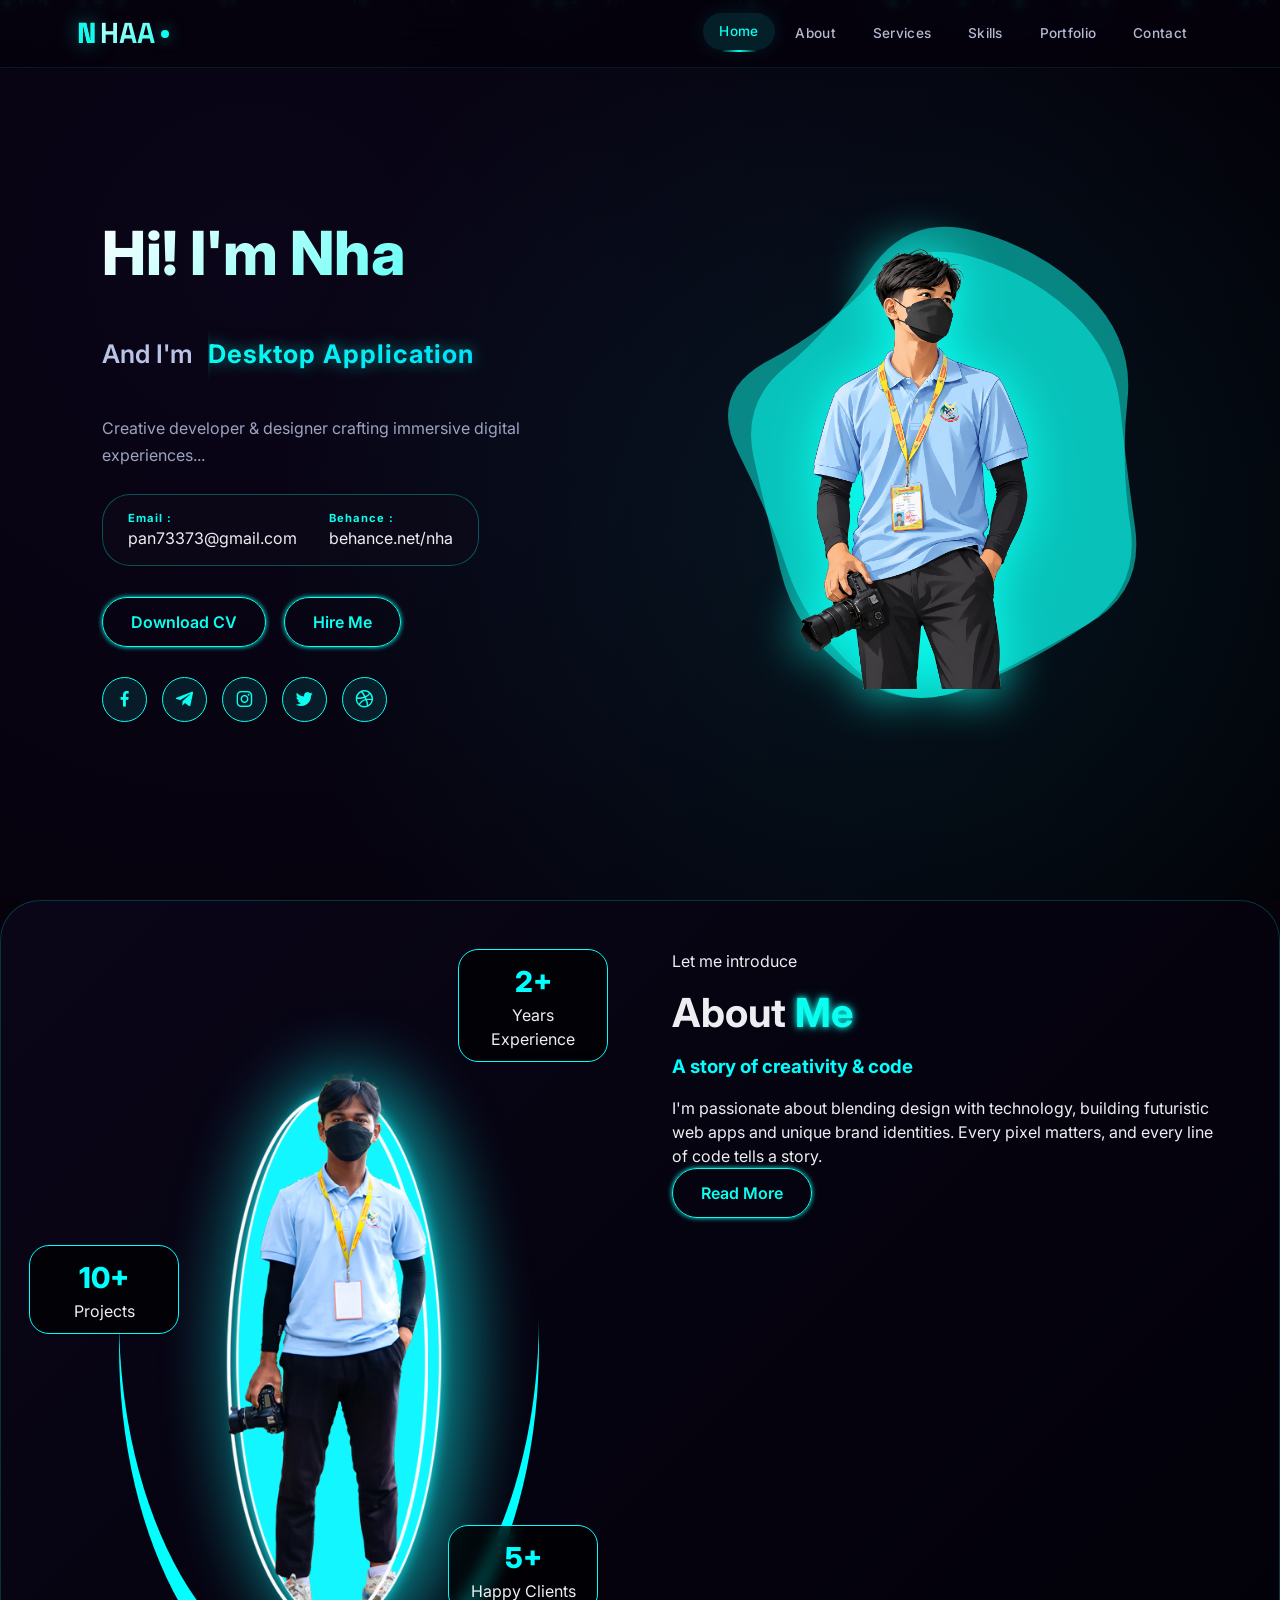
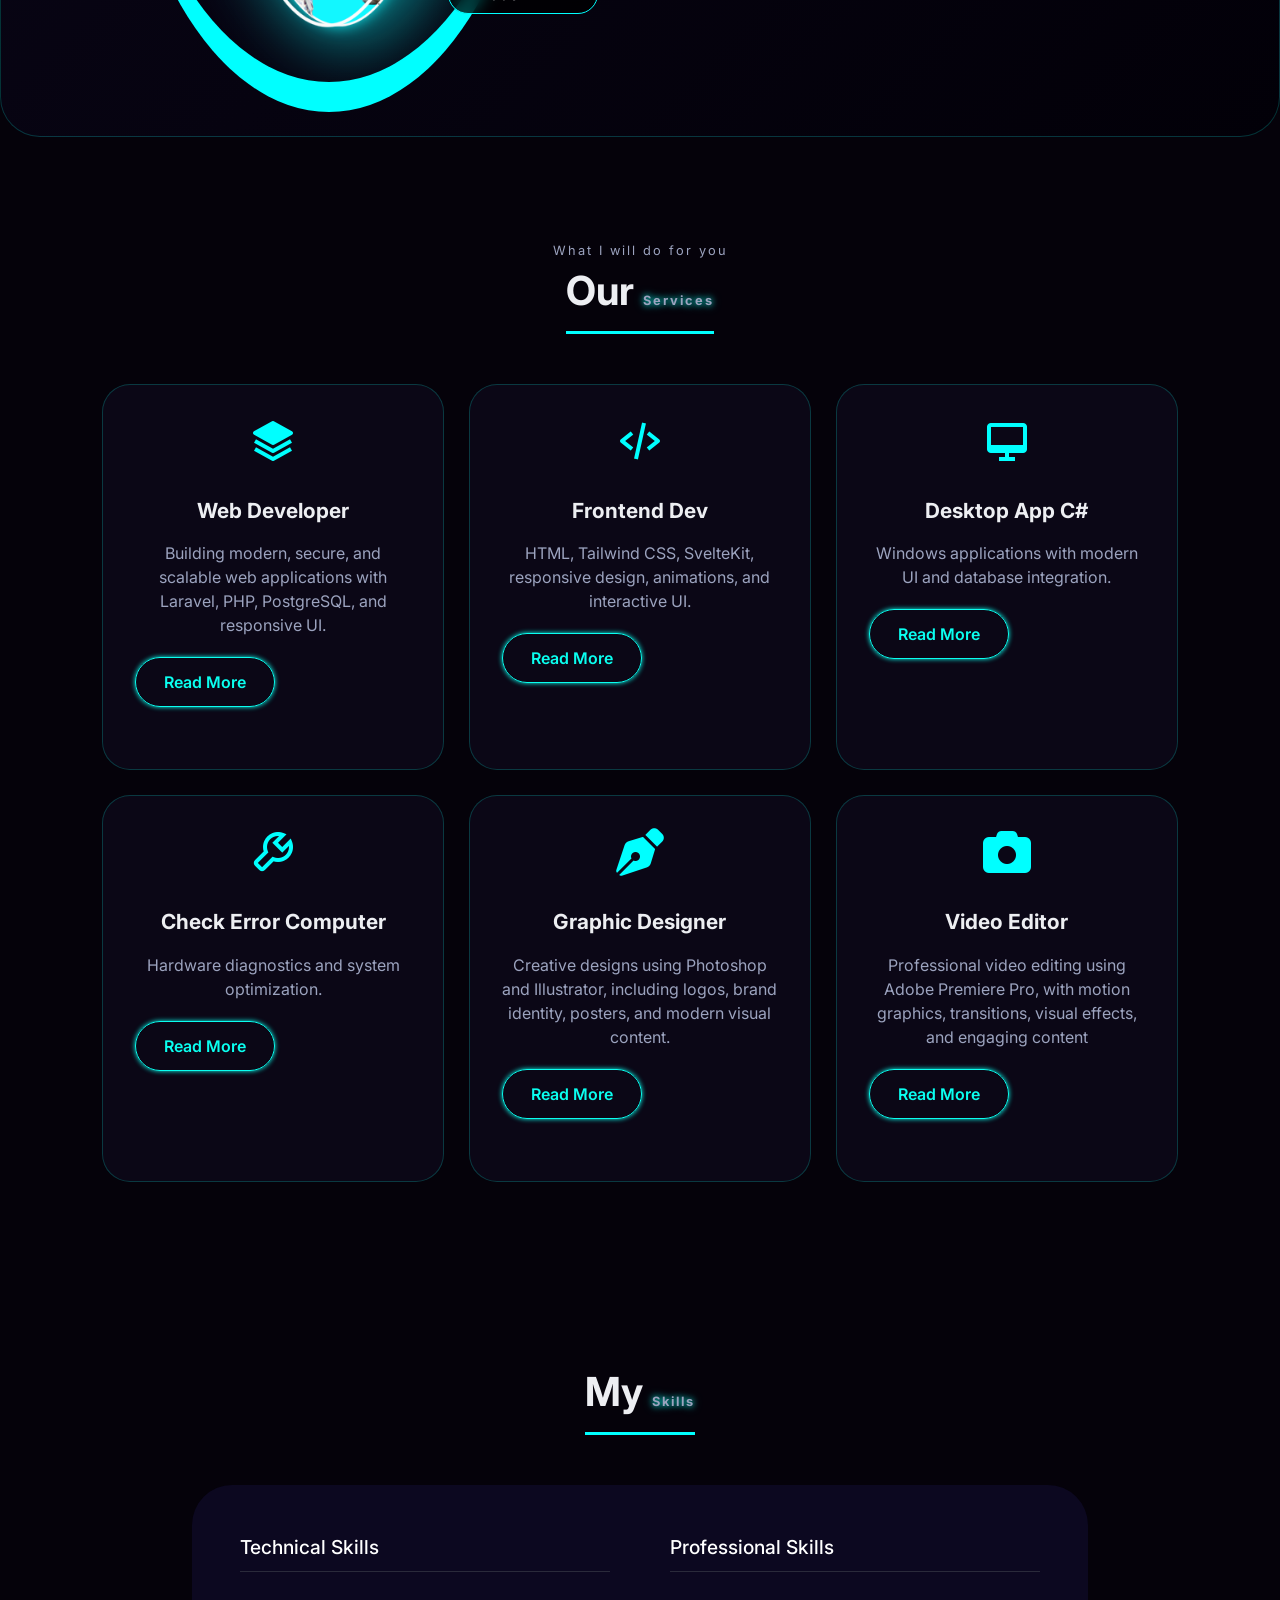
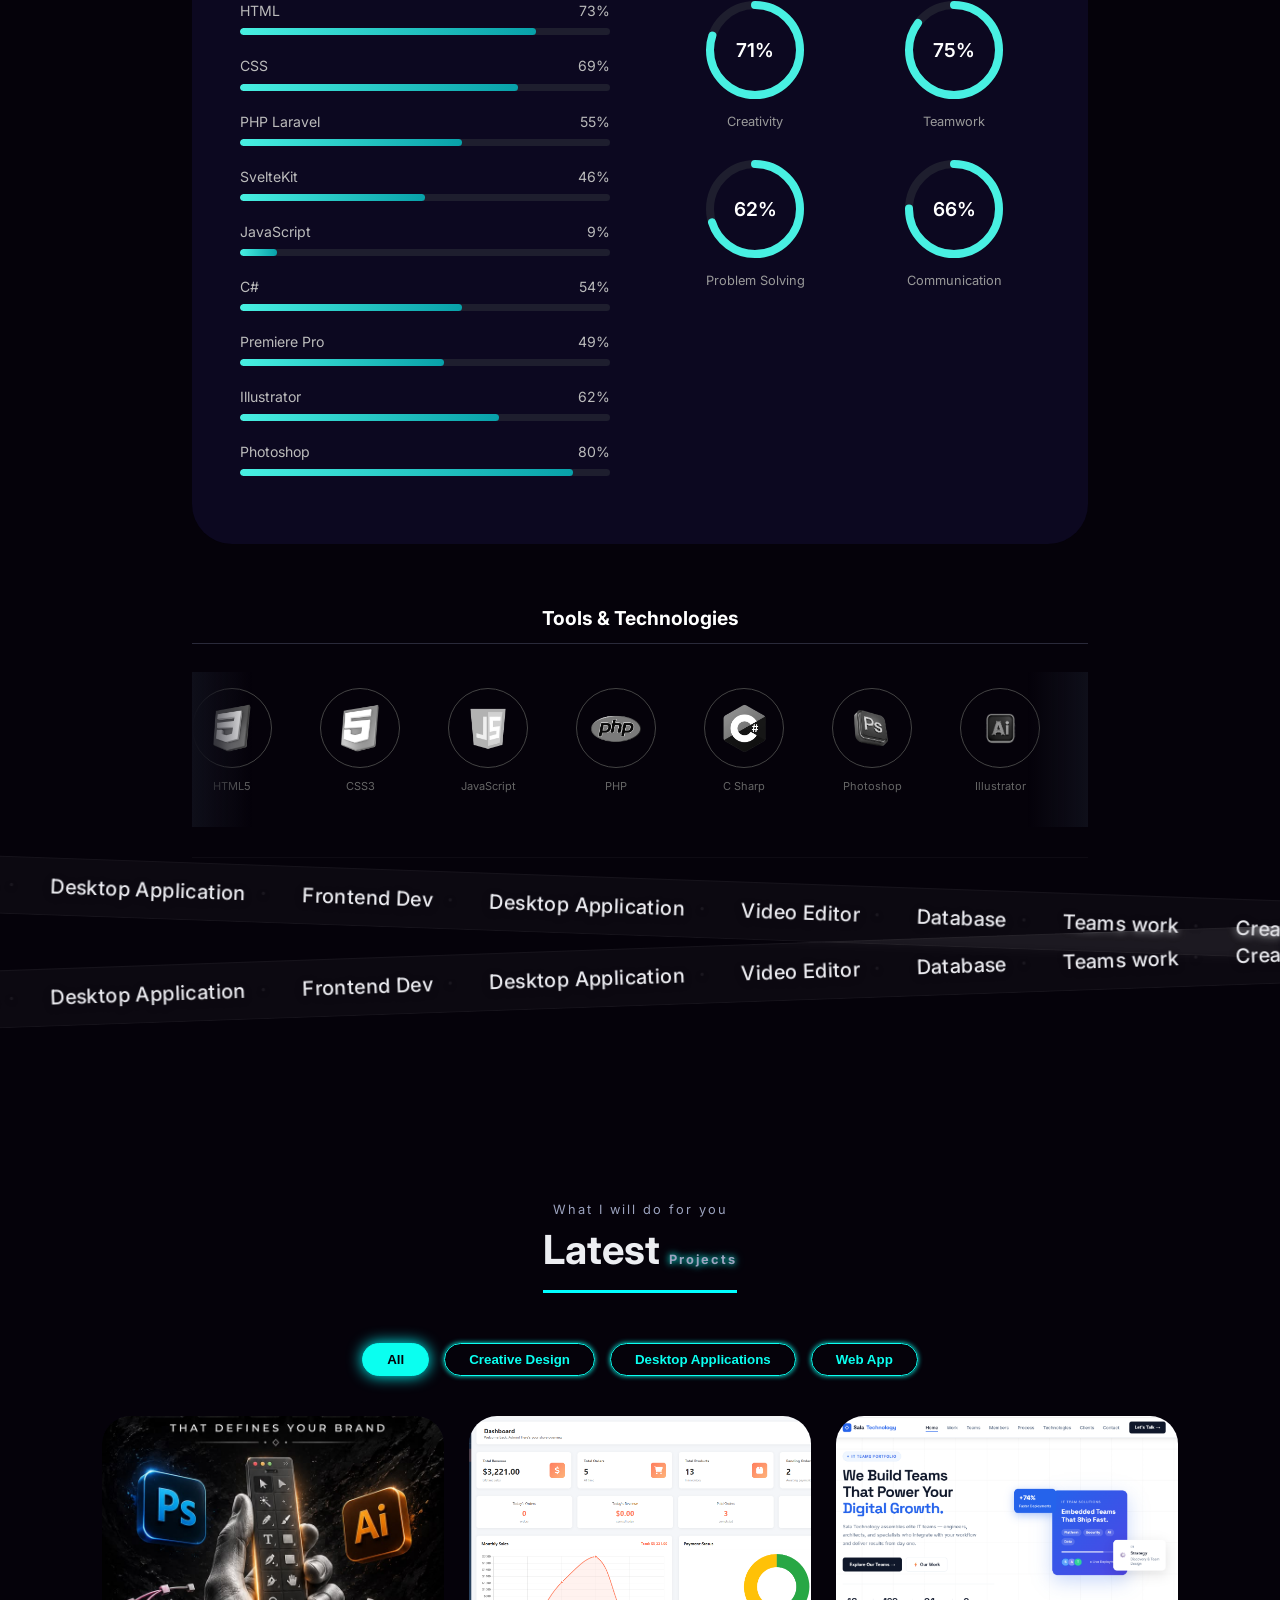
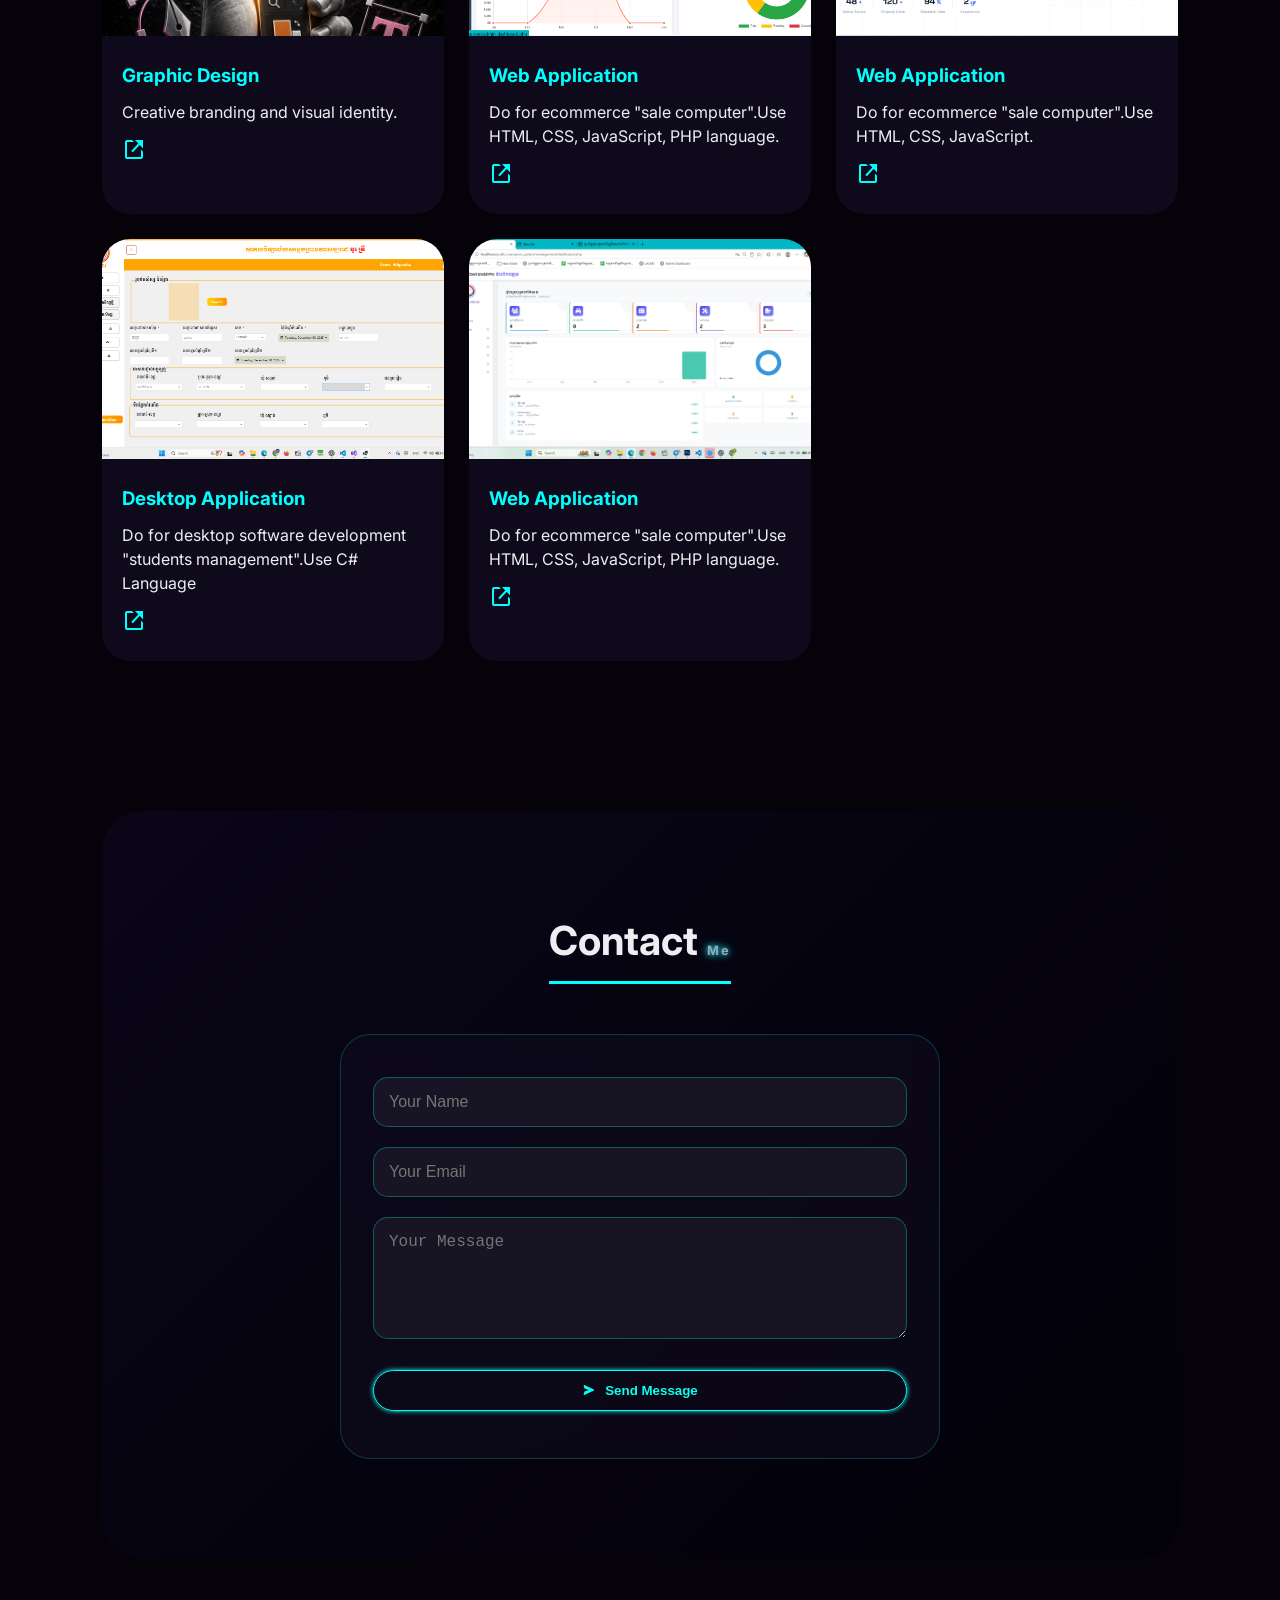
==== commit 2ca0de11: "push update" ====
--- a/index.html
+++ b/index.html
@@ -97,10 +97,10 @@
     </div>
     <div class="home-image">
       <div class="image-box">
-        <img src="image/rithpanha.png" alt="rithpanha.png">
+        <img src="image/rithpanha2d.png" alt="rithpanha.png">
       </div>
       <div class="liquid-shaper">
-        <svg viewBox="0 0 500 500" xmlns="http://www.w3.org/2000/svg" width="100%" id="blobSvg">
+        <svg viewBox="0 0 500 500" xmlns="http://www.w3.org/2000/svg" width="110%" id="blobSvg">
           <path fill="#0afff0">
             <animate attributeName="d" dur="20000ms" repeatCount="indefinite"
               values="M422,308Q430,366,378,391Q326,416,272,445Q218,474,177,427.5Q136,381,118,337.5Q100,294,57.5,237.5Q15,181,81.5,156.5Q148,132,186.5,105.5Q225,79,270.5,92.5Q316,106,349.5,135.5Q383,165,398.5,207.5Q414,250,422,308Z;
@@ -111,13 +111,25 @@
           </path>
         </svg>
       </div>
+      <div class="liquid-shaper">
+        <svg viewBox="0 0 500 500" xmlns="http://www.w3.org/2000/svg" width="110%" id="blobSvg">
+          <path fill="#0afff0">
+            <animate attributeName="d" dur="10000ms" repeatCount="indefinite"
+              values="M422,308Q430,366,378,391Q326,416,272,445Q218,474,177,427.5Q136,381,118,337.5Q100,294,57.5,237.5Q15,181,81.5,156.5Q148,132,186.5,105.5Q225,79,270.5,92.5Q316,106,349.5,135.5Q383,165,398.5,207.5Q414,250,422,308Z;
+              M412.5,305Q421,360,375.5,392.5Q330,425,274,447.5Q218,470,168.5,435.5Q119,401,107,348Q95,295,88.5,248Q82,201,116.5,168.5Q151,136,184.5,81Q218,26,278,41.5Q338,57,380,98.5Q422,140,413,195Q404,250,412.5,305Z;
+              M441.5,294.5Q389,339,351,363.5Q313,388,264.5,436.5Q216,485,167.5,443Q119,401,77,357Q35,313,68,259.5Q101,206,123,167Q145,128,180.5,71.5Q216,15,268.5,54.5Q321,94,378,112.5Q435,131,464.5,190.5Q494,250,441.5,294.5Z;
+              M422,308Q430,366,378,391Q326,416,272,445Q218,474,177,427.5Q136,381,118,337.5Q100,294,57.5,237.5Q15,181,81.5,156.5Q148,132,186.5,105.5Q225,79,270.5,92.5Q316,106,349.5,135.5Q383,165,398.5,207.5Q414,250,422,308Z"
+            ></animate>
+          </path>
+        </svg>
+      </div>
     </div>
   </section>
 
   <!-- ===== ABOUT SECTION ===== -->
   <section id="about" class="about">
     <div class="image-about">
-      <img src="image/panha.jpg" alt="about">
+      <img src="image/rithpanha_about.png" alt="about">
       <div class="info-about1 reveal"><span>2+</span><p>Years Experience</p></div>
       <div class="info-about2 reveal" data-delay="100"><span>10+</span><p>Projects</p></div>
       <div class="info-about3 reveal" data-delay="160"><span>5+</span><p>Happy Clients</p></div>
@@ -141,13 +153,13 @@
       <div class="service-box reveal">
         <i class='bx bxs-layer service-icon'></i>
         <h3>Web Developer</h3>
-        <p>Modern responsive websites with neon touch and smooth animations.</p>
+        <p>Building modern, secure, and scalable web applications with Laravel, PHP, PostgreSQL, and responsive UI.</p>
         <div class="btn-box service-btn"><a href="#" class="btn">Read More</a></div>
       </div>
       <div class="service-box reveal" data-delay="100">
         <i class='bx bx-code-alt service-icon'></i>
         <h3>Frontend Dev</h3>
-        <p>React, Vue, animations, and interactive UI components.</p>
+        <p>HTML, Tailwind CSS, SvelteKit, responsive design, animations, and interactive UI.</p>
         <div class="btn-box service-btn"><a href="#" class="btn">Read More</a></div>
       </div>
       <div class="service-box reveal" data-delay="100">
@@ -165,13 +177,13 @@
       <div class="service-box reveal" data-delay="220">
         <i class="fa-solid fa-pen-nib service-icon"></i>
         <h3>Graphic Designer</h3>
-        <p>Logo, brand identity, and cyber aesthetic designs.</p>
+        <p>Creative designs using Photoshop and Illustrator, including logos, brand identity, posters, and modern visual content.</p>
         <div class="btn-box service-btn"><a href="#" class="btn">Read More</a></div>
       </div>
       <div class="service-box reveal" data-delay="280">
         <i class="fa-solid fa-camera service-icon"></i>
         <h3>Video Editor</h3>
-        <p>Professional editing, motion graphics, and visual effects.</p>
+        <p>Professional video editing using Adobe Premiere Pro, with motion graphics, transitions, visual effects, and engaging content</p>
         <div class="btn-box service-btn"><a href="#" class="btn">Read More</a></div>
       </div>
     </div>
@@ -196,7 +208,11 @@
           <div class="bar"><span data-width="75"></span></div>
         </div>
         <div class="skill-bar">
-          <div class="info"><p>PHP</p><p class="countup" data-target="50">0%</p></div>
+          <div class="info"><p>PHP Laravel</p><p class="countup" data-target="60">0%</p></div>
+          <div class="bar"><span data-width="60"></span></div>
+        </div>
+        <div class="skill-bar">
+          <div class="info"><p>SvelteKit</p><p class="countup" data-target="50">0%</p></div>
           <div class="bar"><span data-width="50"></span></div>
         </div>
         <div class="skill-bar">
--- a/style.css
+++ b/style.css
@@ -737,7 +737,8 @@
 .home-image { position: relative; display: flex; justify-content: center; }
 .image-box img {
   width: 100%;
-  max-width: 380px;
+  max-width: 250px;
+
   filter: drop-shadow(0 0 25px #0afff0);
   animation: floatImage 4s ease-in-out infinite;
 }
@@ -763,11 +764,12 @@
   padding: 3rem;
 }
 .image-about { position: relative; text-align: center; }
-.image-about img { max-width: 320px; border-radius: 30px; box-shadow: 0 0 30px cyan; }
+.image-about img { max-width: 420px; border-radius: 60%; box-shadow:0 30px cyan; }
 .info-about1, .info-about2, .info-about3 {
   position: absolute;
   background: rgba(0,0,0,0.7);
   backdrop-filter: blur(8px);
+  width: 150px;
   padding: 10px 18px;
   border-radius: 20px;
   border: 1px solid cyan;
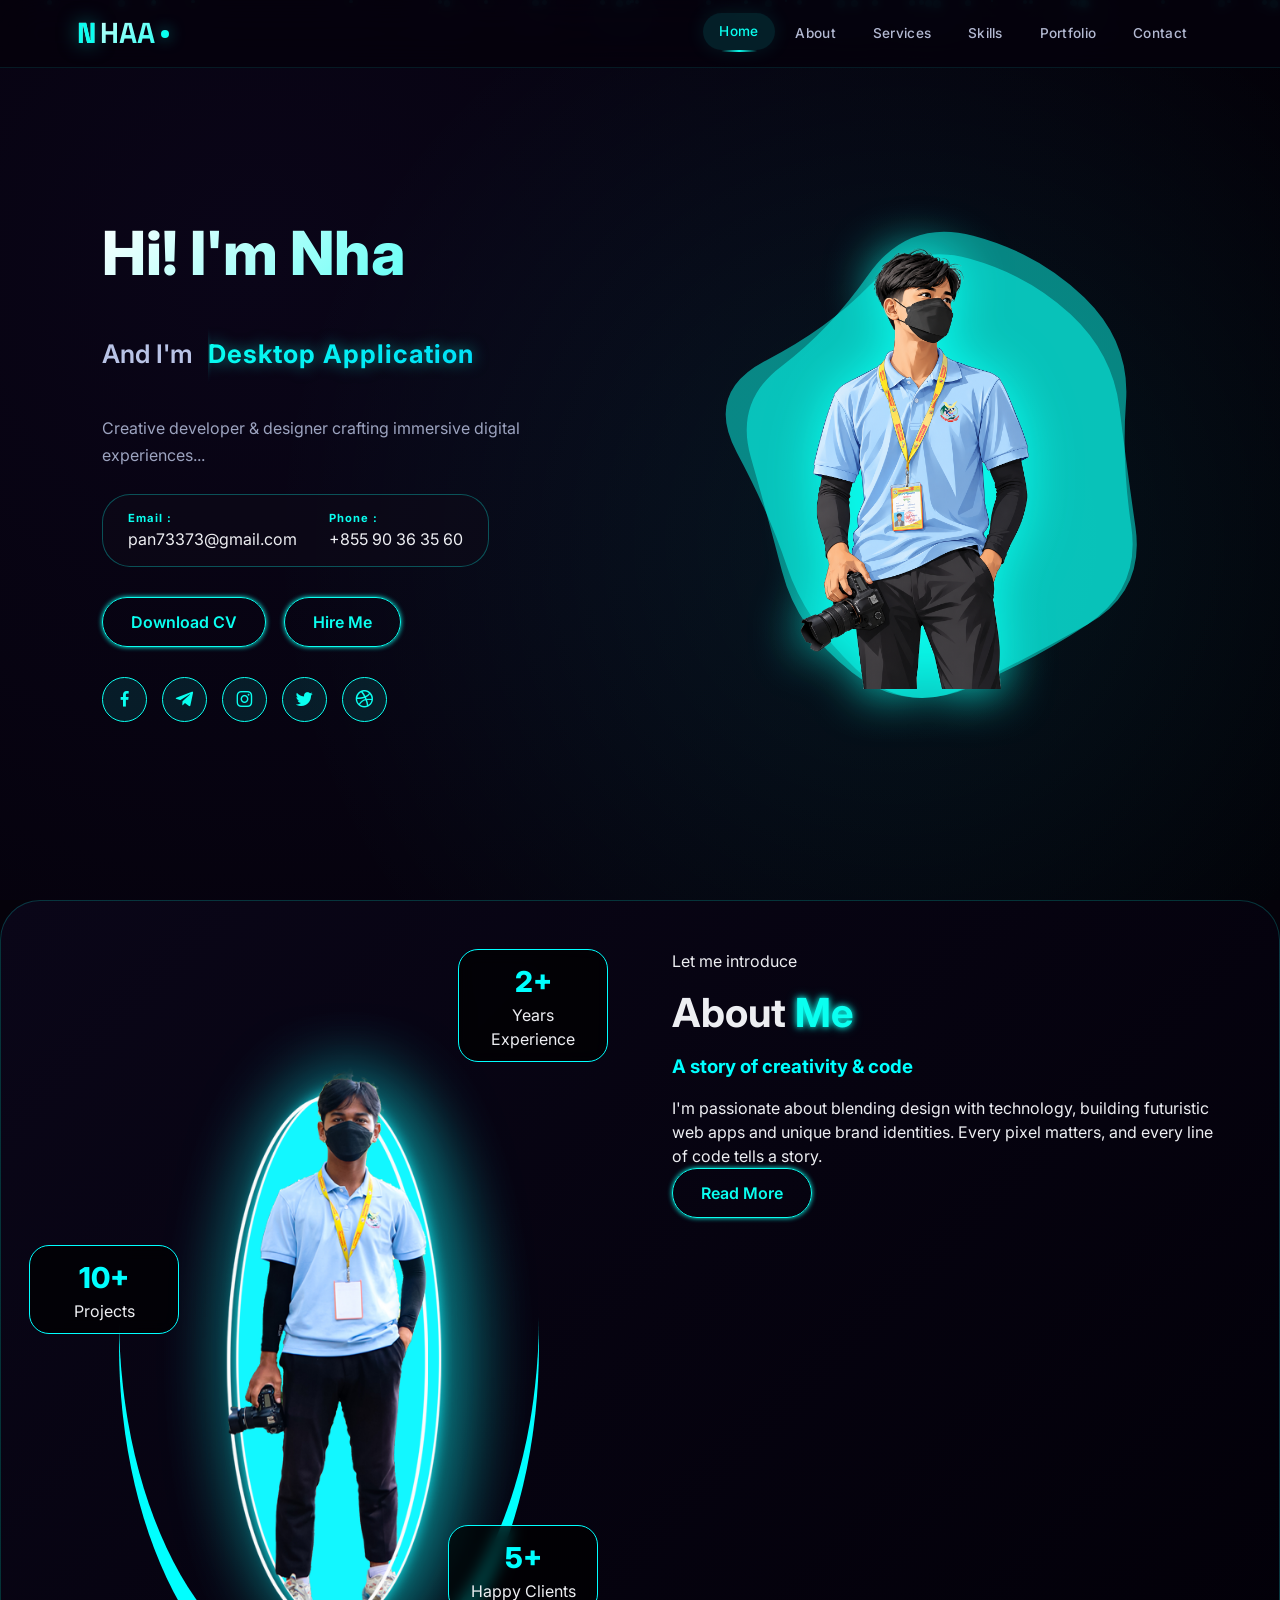
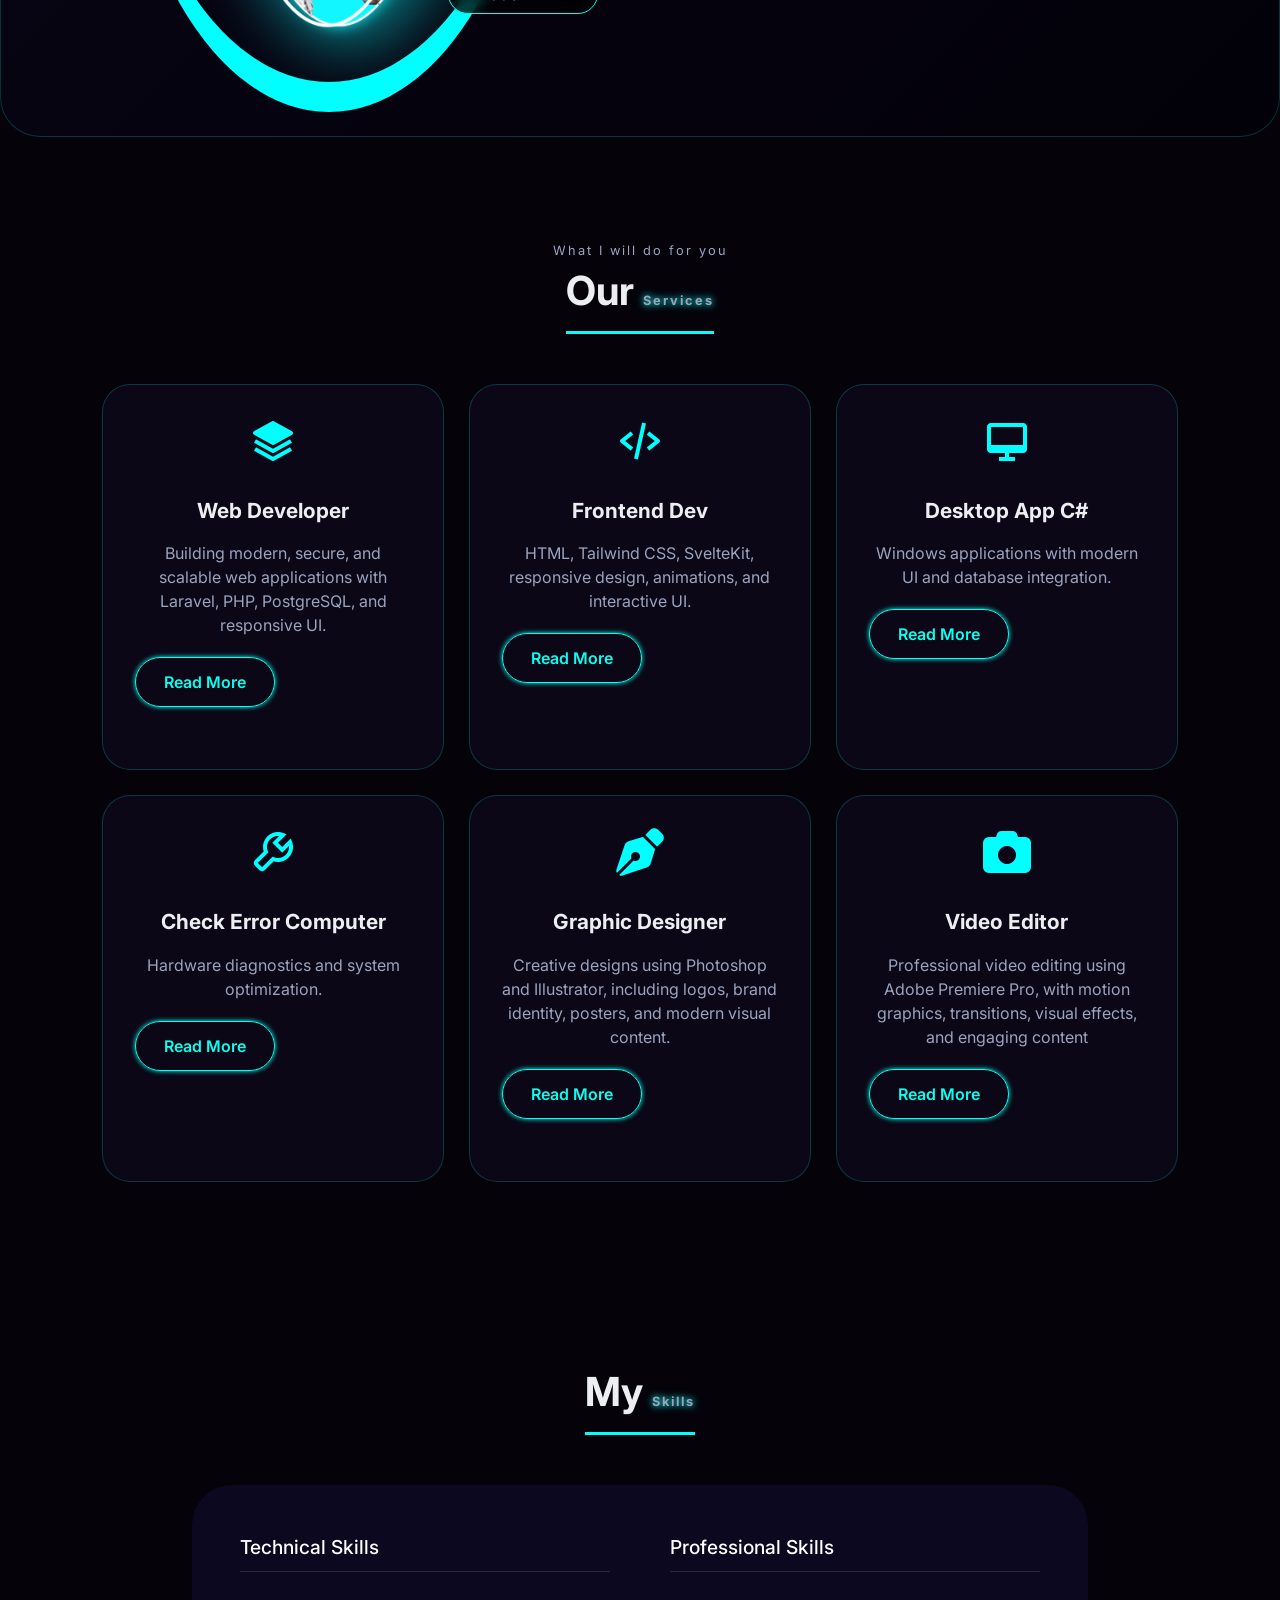
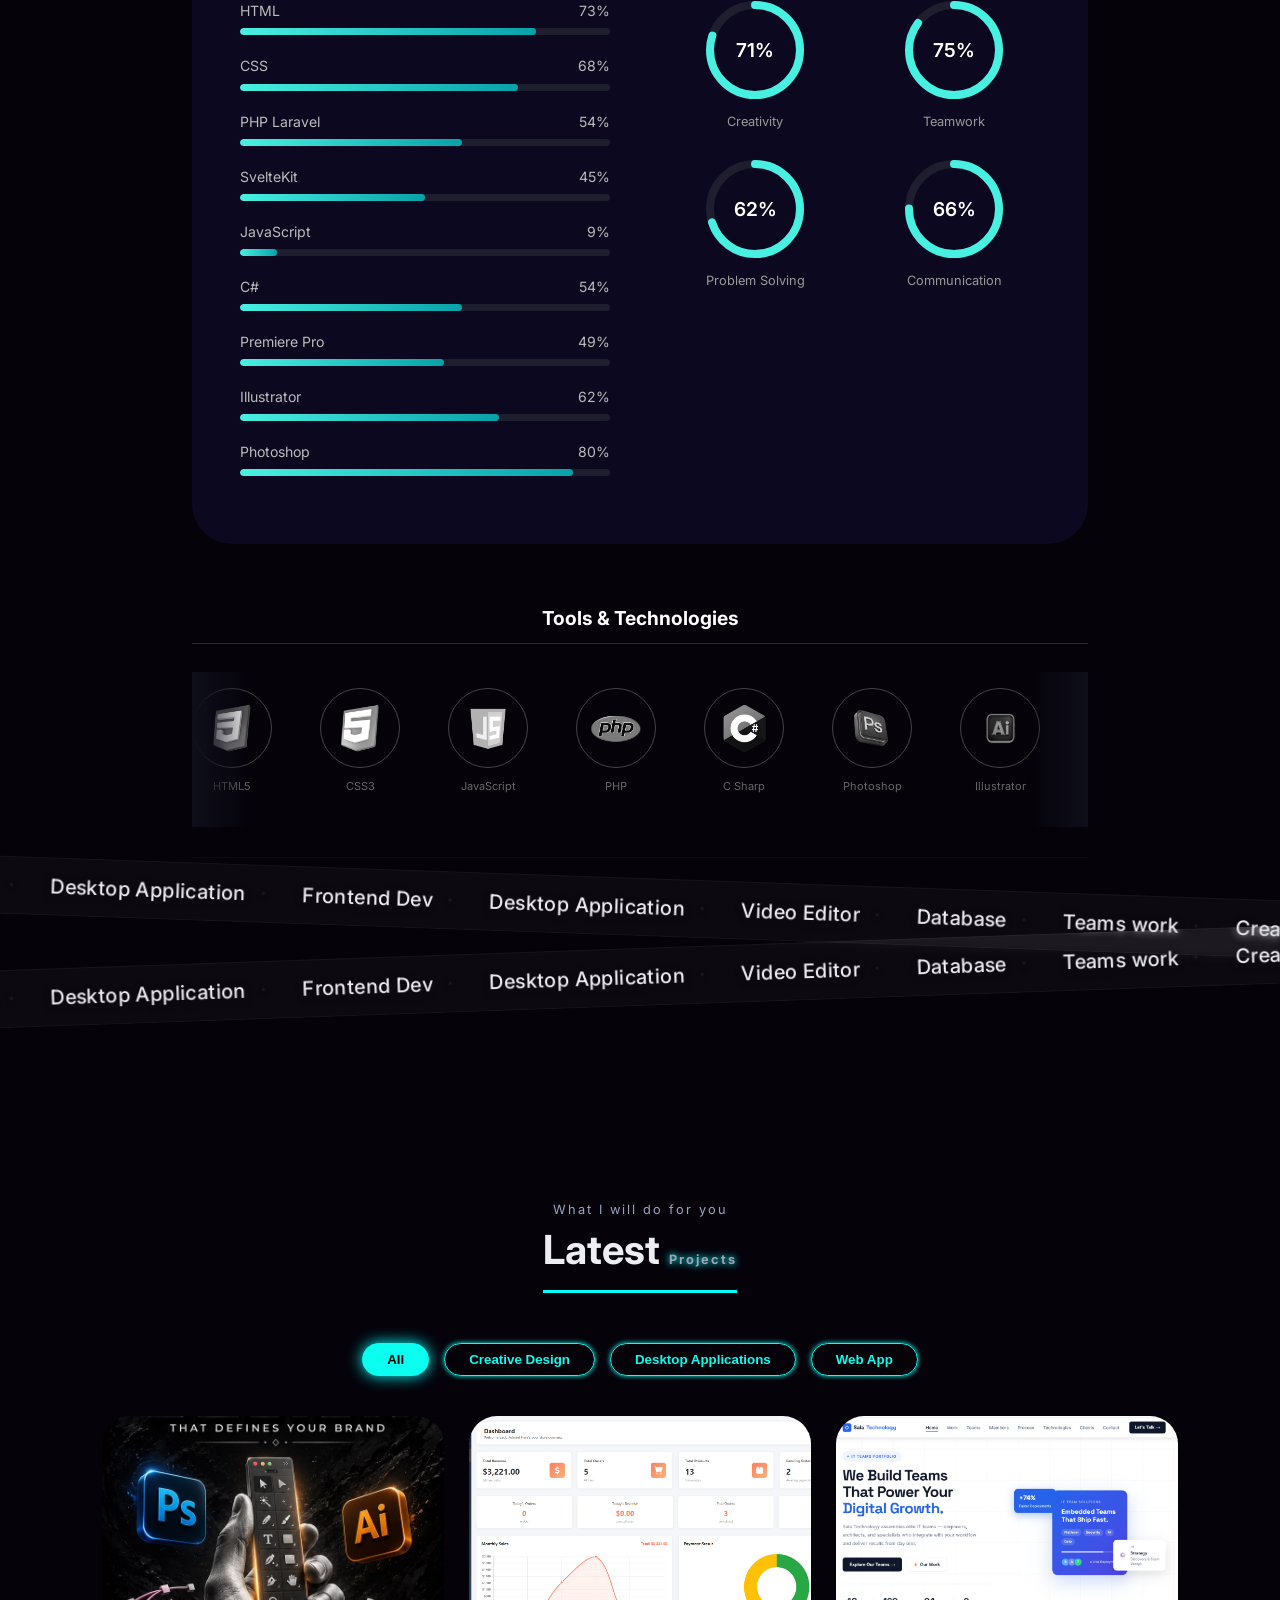
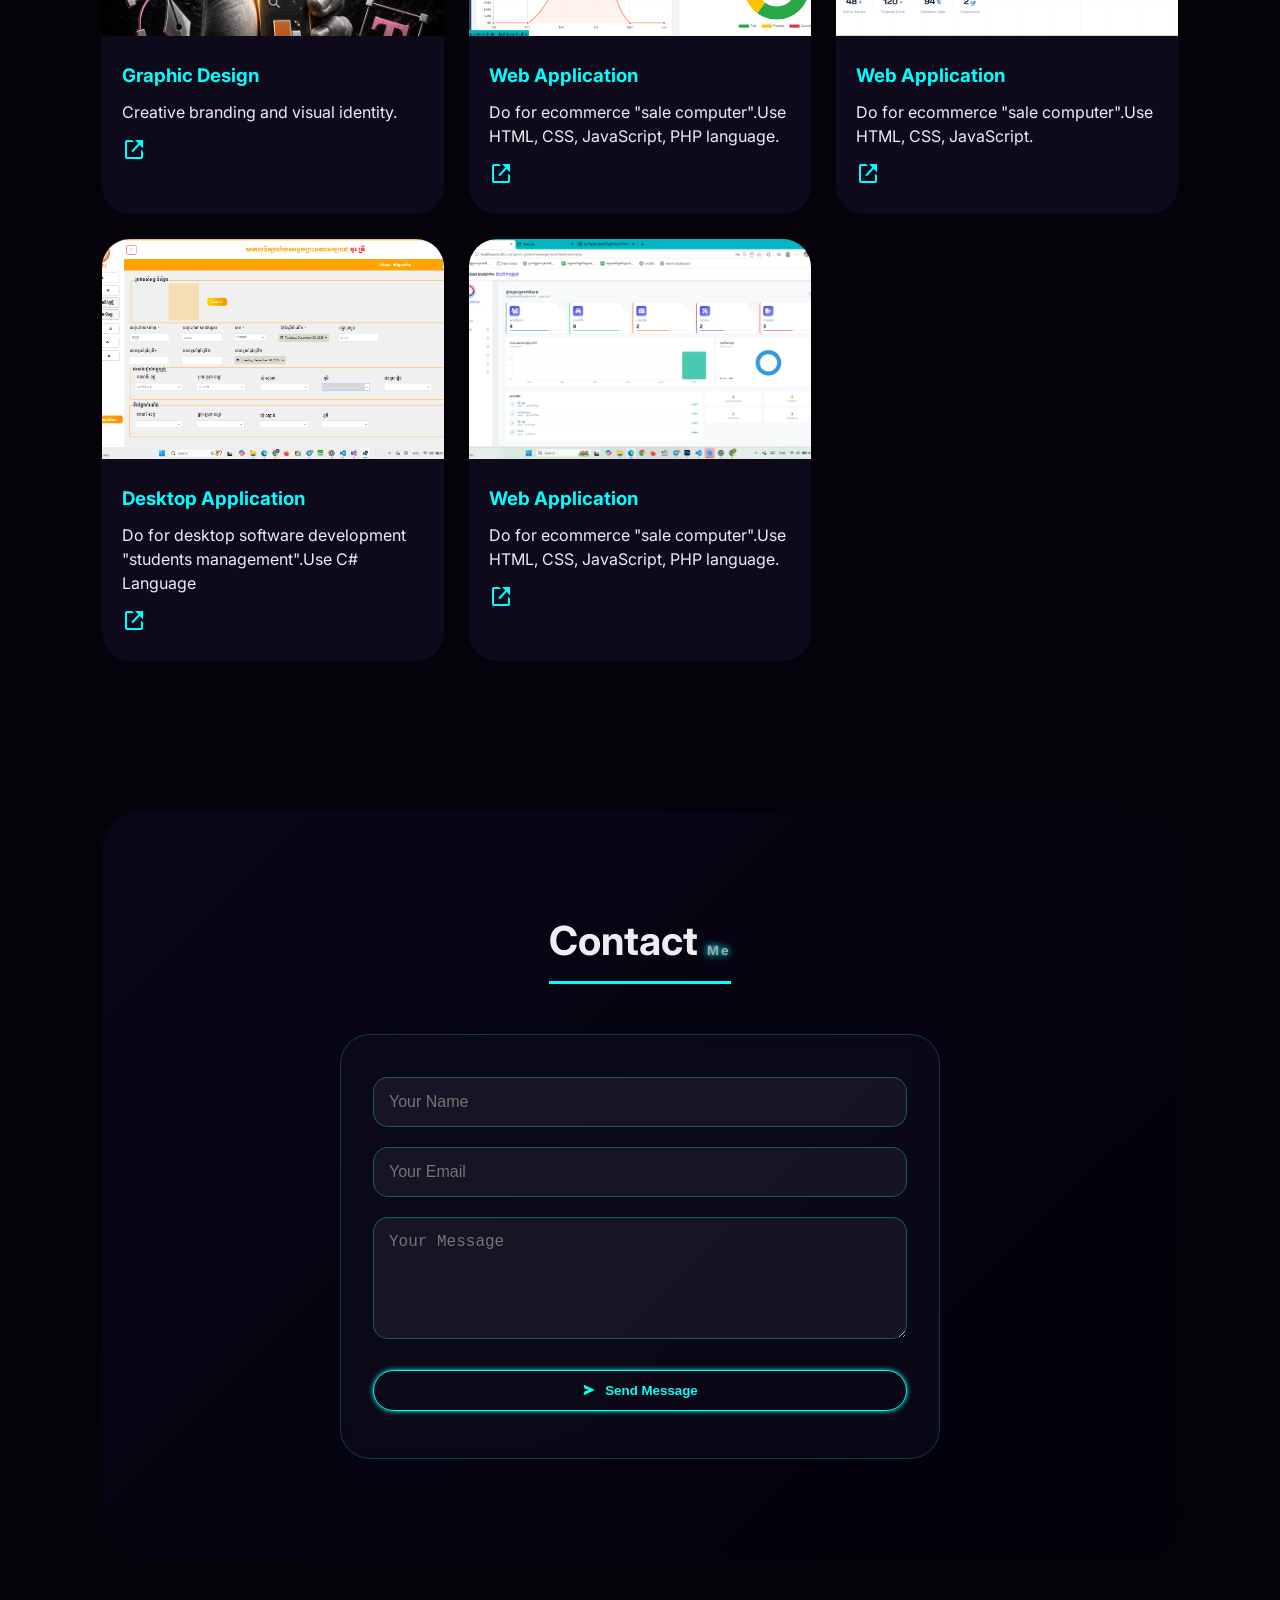
==== commit b9596f7a: "push" ====
--- a/index.html
+++ b/index.html
@@ -78,9 +78,9 @@
           <h5>Email :</h5>
           <span>pan73373@gmail.com</span>
         </div>
-        <div class="bahance-info">
-          <h5>Behance :</h5>
-          <span>behance.net/nha</span>
+        <div class="phone-info">
+          <h5>Phone :</h5>
+          <span>+855 90 36 35 60</span>
         </div>
       </div>
       <div class="btn-box">
